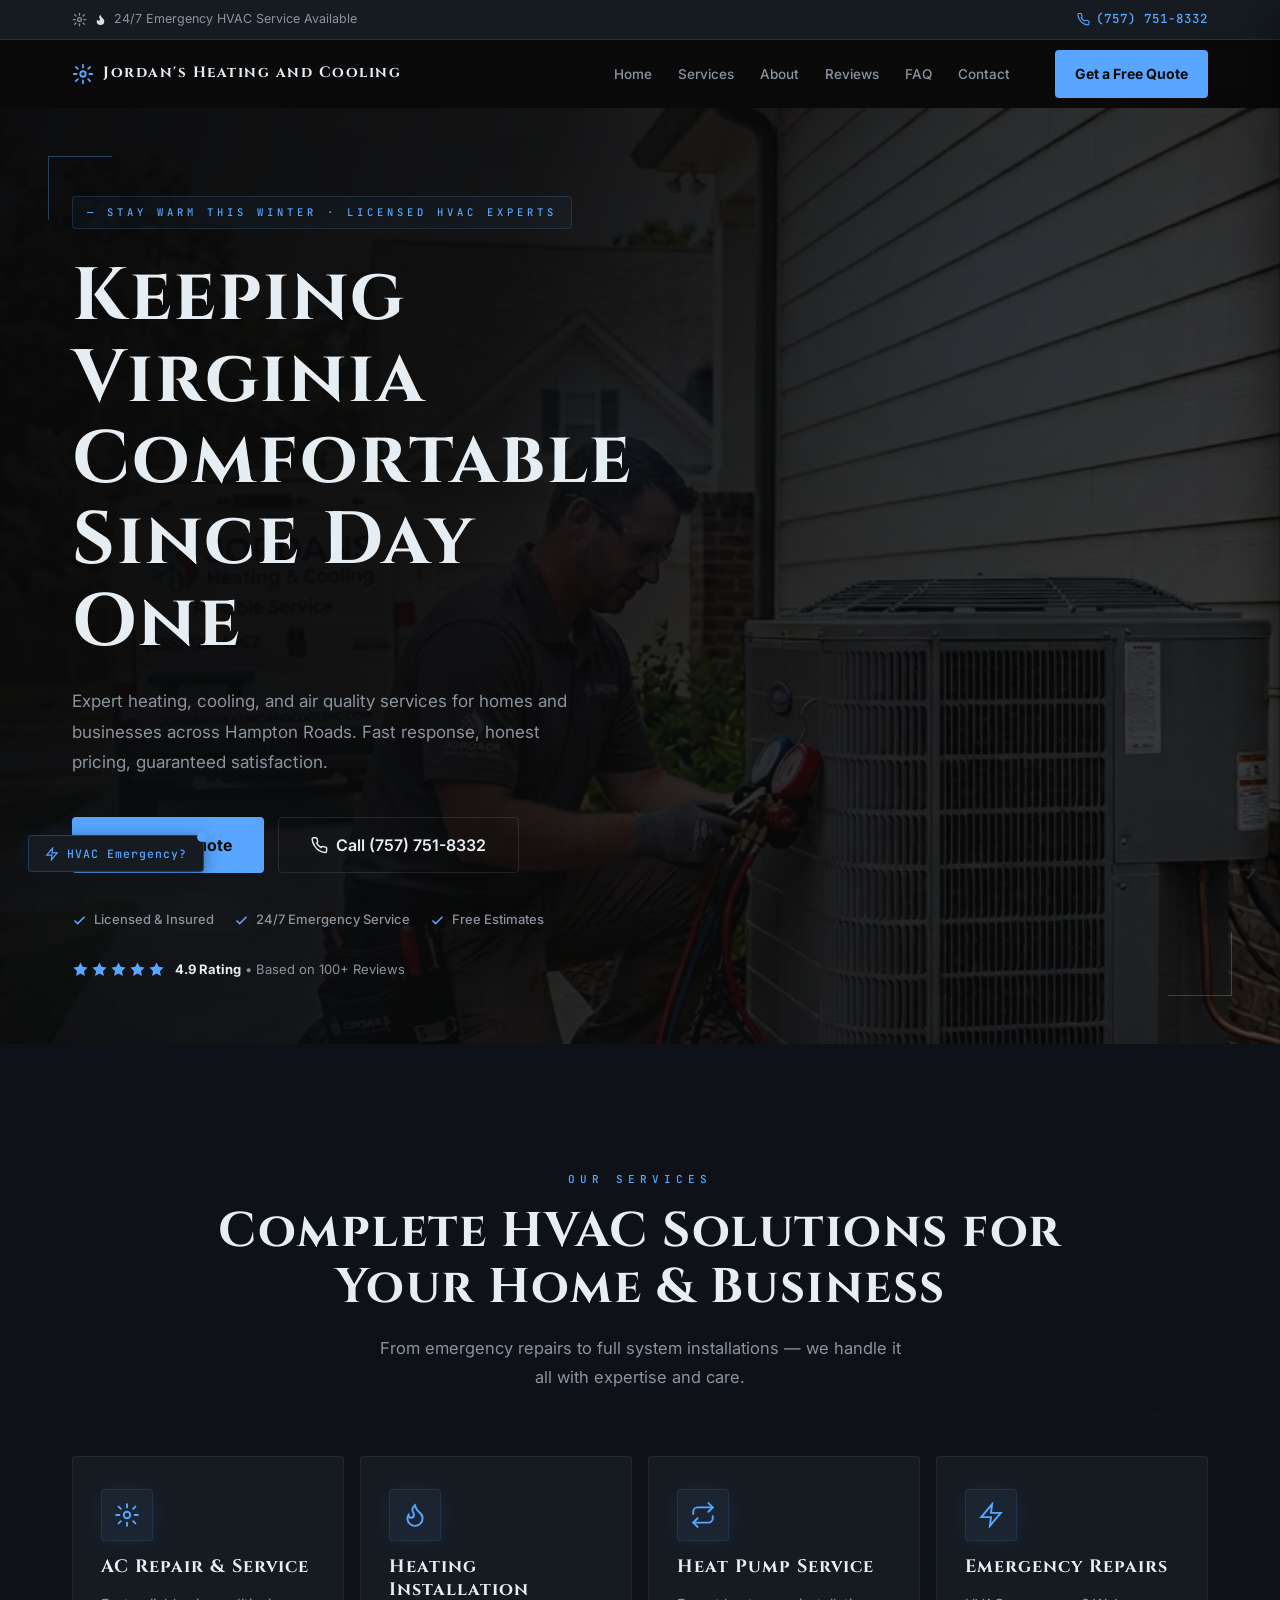
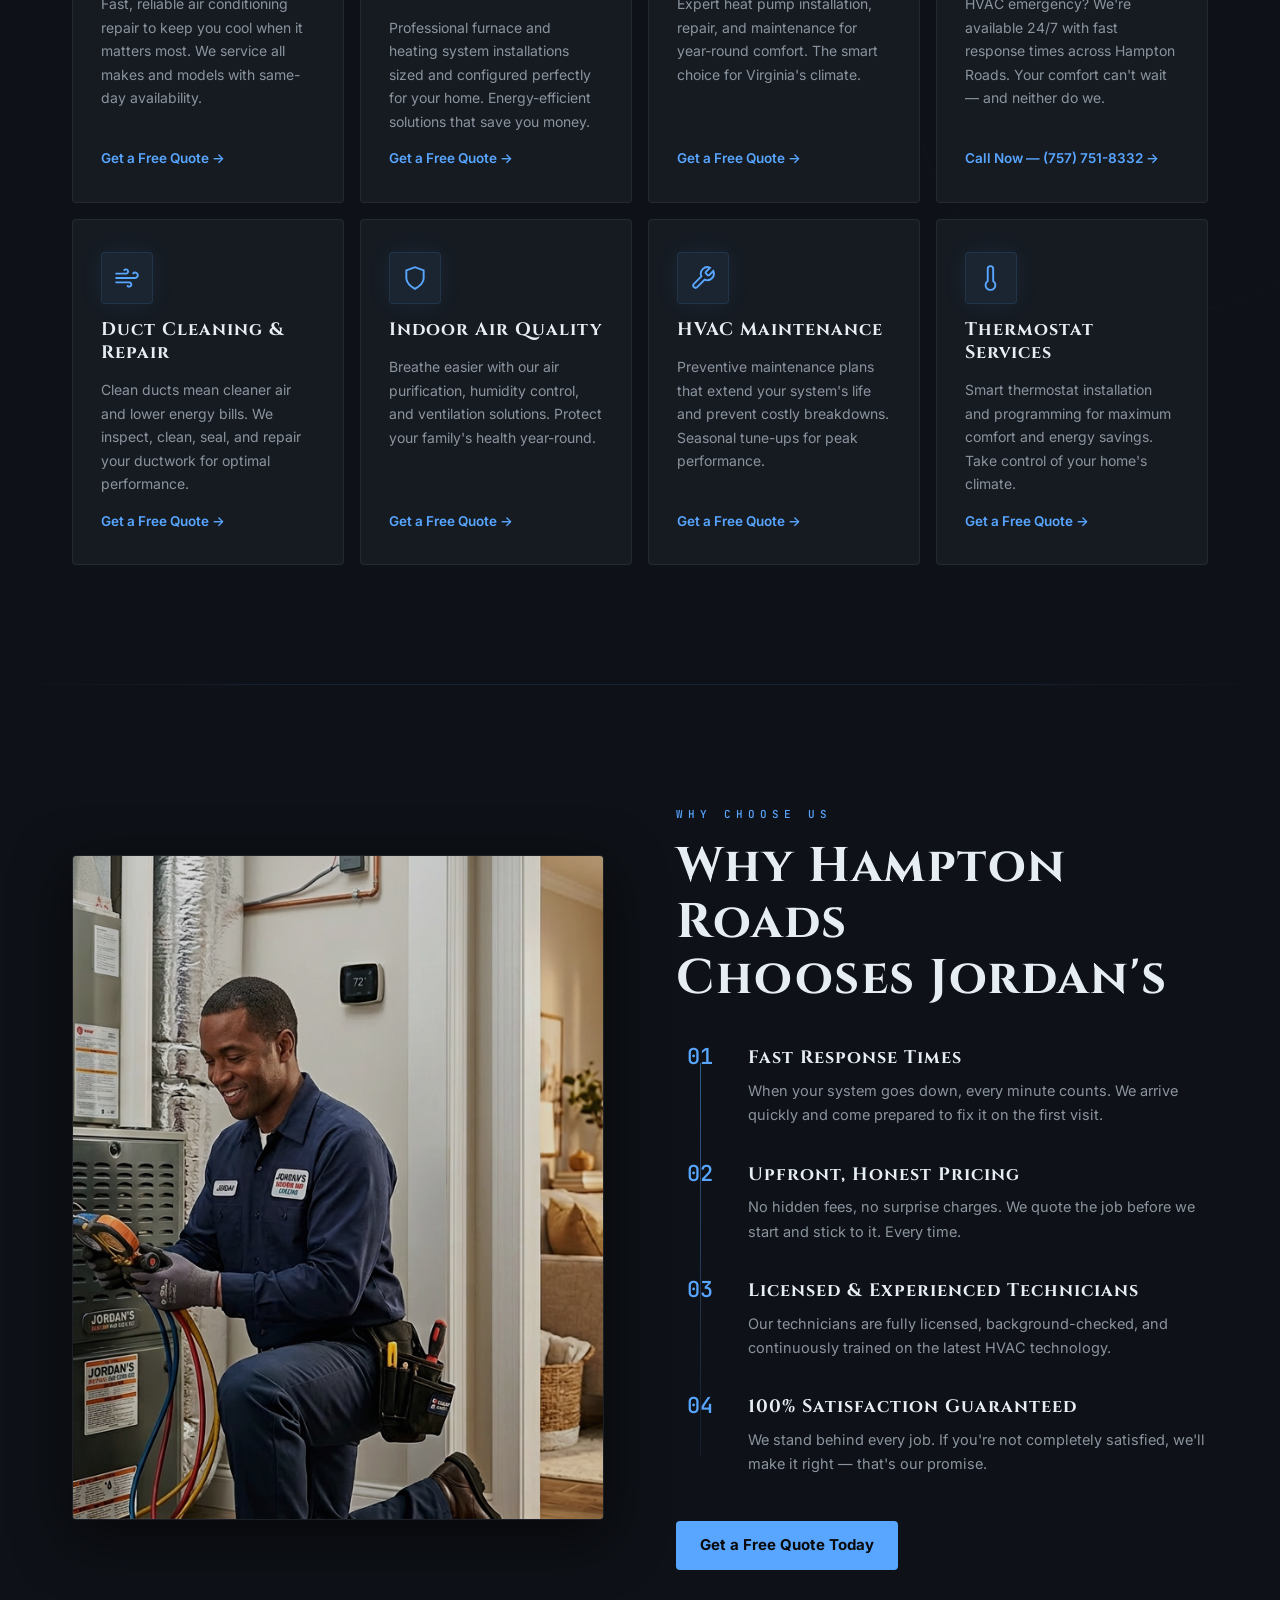
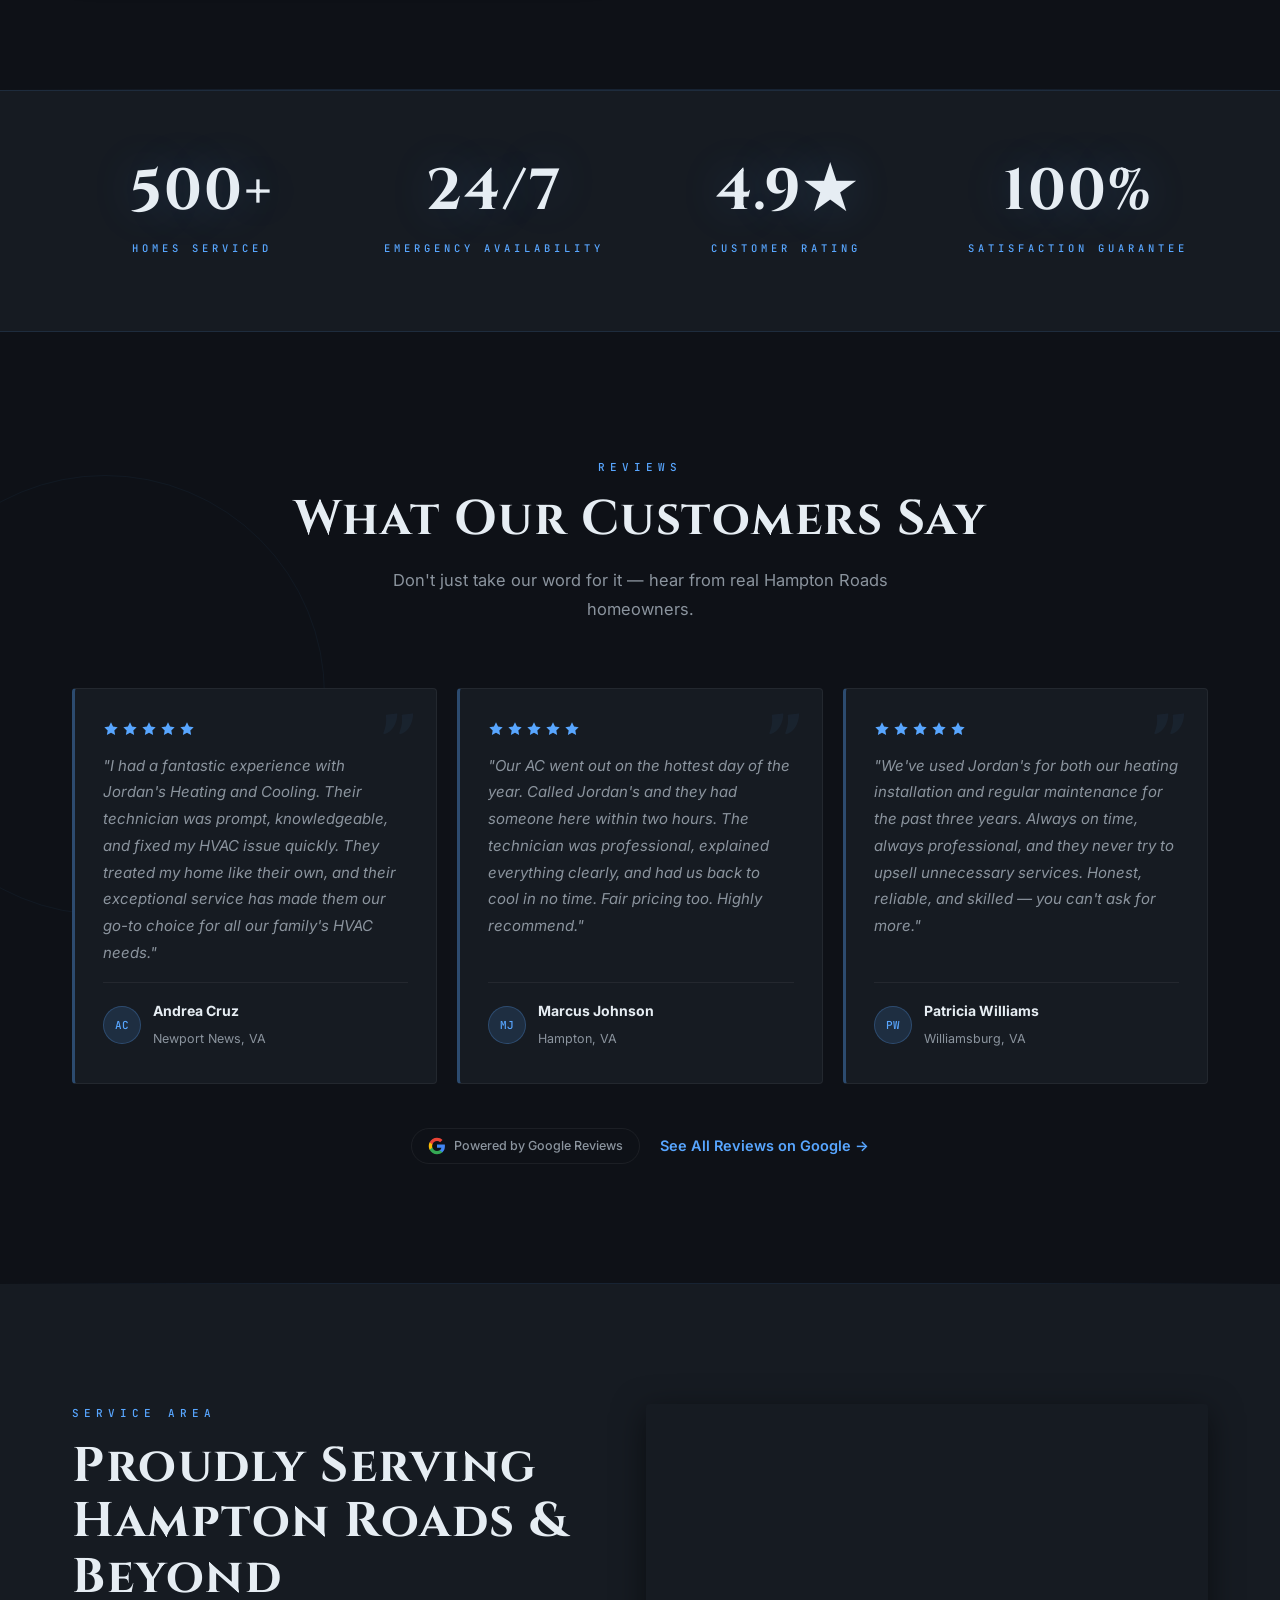
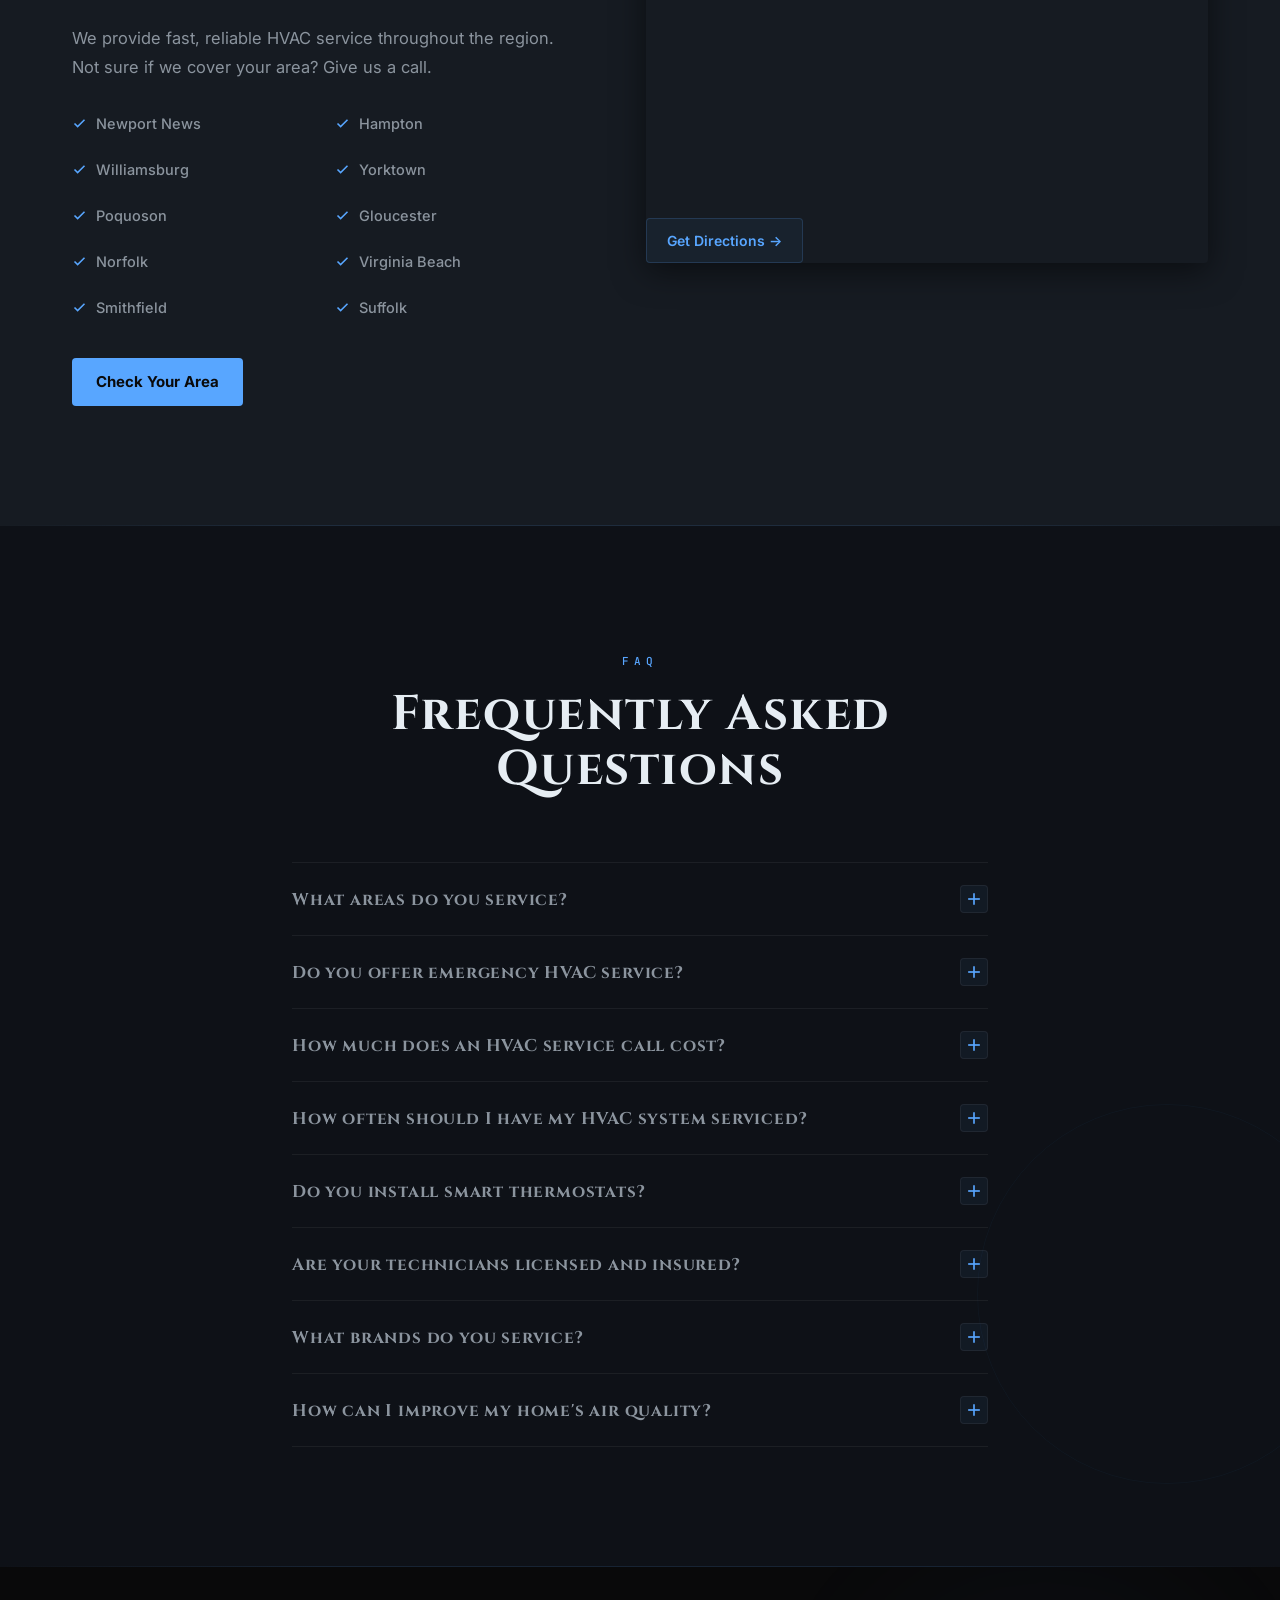
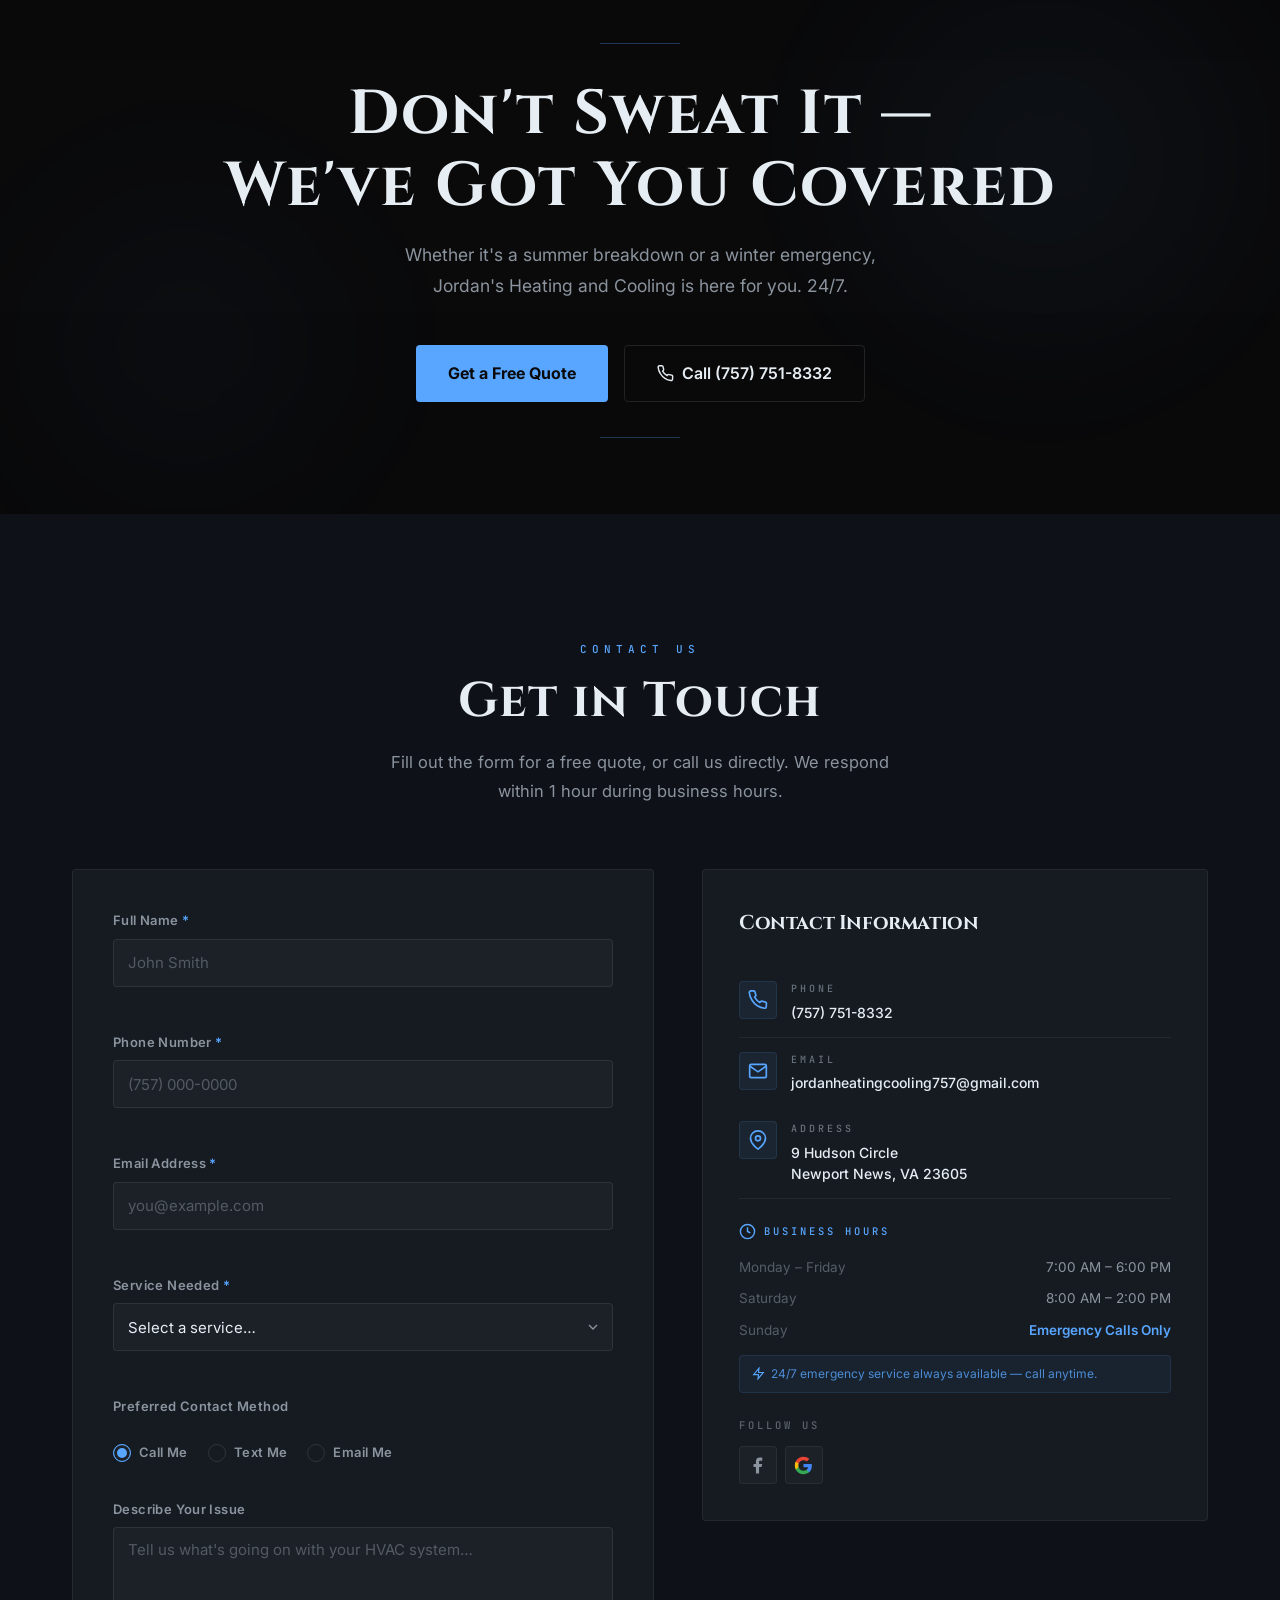
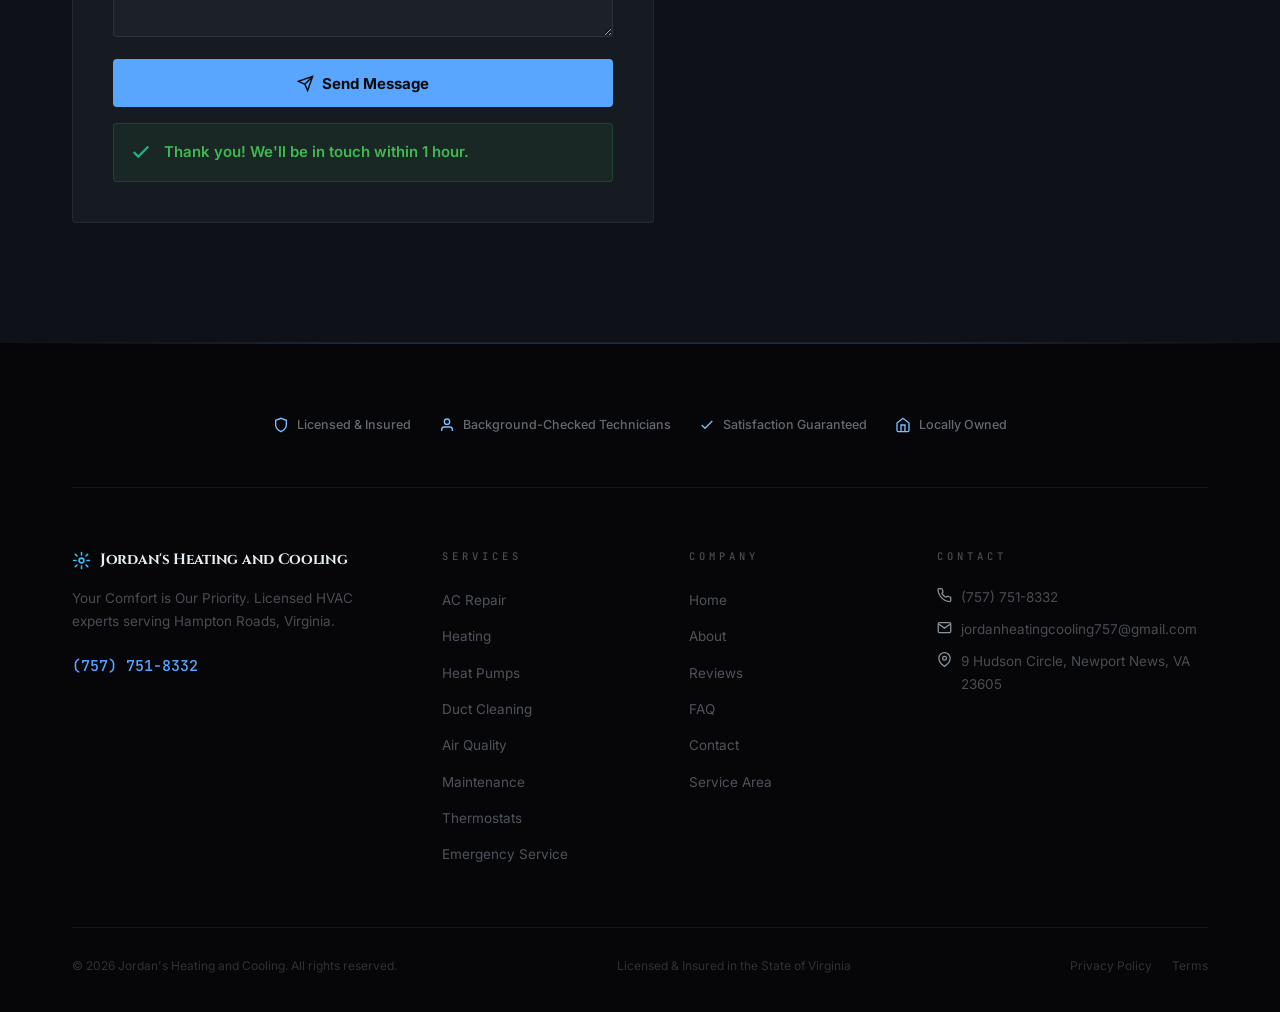
==== index.html @ 6da24317 "Jordan's Heating and Cooling website - initial build Production-ready single-page HVAC website for J" ====
<!DOCTYPE html>
<html lang="en">
<head>
  <meta charset="UTF-8">
  <meta name="viewport" content="width=device-width, initial-scale=1.0">
  <title>Jordan's Heating and Cooling | HVAC Services in Newport News & Hampton Roads, VA</title>
  <meta name="description" content="Expert heating, cooling, and air quality services in Hampton Roads, Virginia. 24/7 emergency HVAC repair. Free estimates. Call (757) 751-8332.">

  <!-- Open Graph -->
  <meta property="og:title" content="Jordan's Heating and Cooling | HVAC Services in Hampton Roads, VA">
  <meta property="og:description" content="Expert heating, cooling, and air quality services in Hampton Roads, Virginia. 24/7 emergency HVAC repair. Free estimates. Call (757) 751-8332.">
  <meta property="og:type" content="website">
  <meta property="og:url" content="https://jordansheatingandcooling.com">
  <meta property="og:image" content="https://images.unsplash.com/photo-1635048424329-a9bfb146d7aa?w=1200&q=80">
  <meta property="og:site_name" content="Jordan's Heating and Cooling">

  <!-- Google Fonts -->
  <link rel="preconnect" href="https://fonts.googleapis.com">
  <link rel="preconnect" href="https://fonts.gstatic.com" crossorigin>
  <link href="https://fonts.googleapis.com/css2?family=Cinzel:wght@600;700;800;900&family=Inter:wght@300;400;500;600&family=JetBrains+Mono:wght@400;500&display=swap" rel="stylesheet">

  <link rel="stylesheet" href="styles.css">

  <!-- Schema.org JSON-LD -->
  <script type="application/ld+json">
  {
    "@context": "https://schema.org",
    "@type": "HVACBusiness",
    "name": "Jordan's Heating and Cooling",
    "telephone": "(757) 751-8332",
    "email": "jordanheatingcooling757@gmail.com",
    "address": {
      "@type": "PostalAddress",
      "streetAddress": "9 Hudson Circle",
      "addressLocality": "Newport News",
      "addressRegion": "VA",
      "postalCode": "23605"
    },
    "areaServed": ["Newport News", "Hampton", "Williamsburg", "Yorktown", "Hampton Roads"],
    "url": "https://jordansheatingandcooling.com",
    "priceRange": "$$",
    "openingHoursSpecification": [
      {"@type": "OpeningHoursSpecification", "dayOfWeek": ["Monday","Tuesday","Wednesday","Thursday","Friday"], "opens": "07:00", "closes": "18:00"},
      {"@type": "OpeningHoursSpecification", "dayOfWeek": "Saturday", "opens": "08:00", "closes": "14:00"}
    ]
  }
  </script>
</head>
<body>
  <div class="scroll-progress" id="scrollProgress" aria-hidden="true"></div>

  <!-- ============================================================
       EMERGENCY TOP BAR — fixed, always visible
  ============================================================ -->
  <div class="emergency-bar">
    <div class="emergency-bar__inner">
      <div class="emergency-bar__left">
        <svg width="15" height="15" viewBox="0 0 24 24" fill="none" stroke="currentColor" stroke-width="2" stroke-linecap="round" aria-hidden="true"><circle cx="12" cy="12" r="3"/><path d="M12 2v3M12 19v3M4.22 4.22l2.12 2.12M17.66 17.66l2.12 2.12M2 12h3M19 12h3M4.22 19.78l2.12-2.12M17.66 6.34l2.12-2.12"/></svg>
        <svg width="13" height="13" viewBox="0 0 24 24" fill="rgba(255,255,255,0.85)" aria-hidden="true"><path d="M8.5 14.5A2.5 2.5 0 0 0 11 12c0-1.38-.5-2-1-3-1.072-2.143-.224-4.054 2-6 .5 2.5 2 4.9 4 6.5 2 1.6 3 3.5 3 5.5a7 7 0 1 1-14 0c0-1.153.433-2.294 1-3a2.5 2.5 0 0 0 2.5 2.5z"/></svg>
        <span>24/7 Emergency HVAC Service Available</span>
      </div>
      <a href="tel:7577518332" class="emergency-bar__phone">
        <svg width="13" height="13" viewBox="0 0 24 24" fill="none" stroke="currentColor" stroke-width="2" aria-hidden="true"><path d="M22 16.92v3a2 2 0 0 1-2.18 2 19.79 19.79 0 0 1-8.63-3.07A19.5 19.5 0 0 1 4.69 12 19.79 19.79 0 0 1 1.62 3.38 2 2 0 0 1 3.59 1h3a2 2 0 0 1 2 1.72 12.84 12.84 0 0 0 .7 2.81 2 2 0 0 1-.45 2.11L7.91 8.6a16 16 0 0 0 6.29 6.29l.96-.96a2 2 0 0 1 2.11-.45 12.84 12.84 0 0 0 2.81.7A2 2 0 0 1 22 16.92z"/></svg>
        (757) 751-8332
      </a>
    </div>
  </div>

  <!-- ============================================================
       NAVIGATION
  ============================================================ -->
  <header class="header" id="header">
    <nav class="nav" aria-label="Main navigation">
      <a href="#home" class="nav__brand" aria-label="Jordan's Heating and Cooling — home">
        <svg width="22" height="22" viewBox="0 0 24 24" fill="none" stroke="#2563EB" stroke-width="2" stroke-linecap="round" aria-hidden="true"><circle cx="12" cy="12" r="3"/><path d="M12 2v3M12 19v3M4.22 4.22l2.12 2.12M17.66 17.66l2.12 2.12M2 12h3M19 12h3M4.22 19.78l2.12-2.12M17.66 6.34l2.12-2.12"/></svg>
        <span>Jordan's Heating and Cooling</span>
      </a>

      <ul class="nav__links" id="navLinks">
        <li><a href="#home" class="nav__link">Home</a></li>
        <li><a href="#services" class="nav__link">Services</a></li>
        <li><a href="#about" class="nav__link">About</a></li>
        <li><a href="#reviews" class="nav__link">Reviews</a></li>
        <li><a href="#faq" class="nav__link">FAQ</a></li>
        <li><a href="#contact" class="nav__link">Contact</a></li>
      </ul>

      <div class="nav__right">
        <a href="#contact" class="btn btn--primary nav__cta">Get a Free Quote</a>
        <button class="hamburger" id="hamburger" aria-label="Open menu" aria-expanded="false" aria-controls="drawer">
          <span class="hamburger__bar"></span>
          <span class="hamburger__bar"></span>
          <span class="hamburger__bar"></span>
        </button>
      </div>
    </nav>
  </header>

  <!-- Mobile Drawer -->
  <div class="drawer" id="drawer" aria-hidden="true" role="dialog" aria-modal="true" aria-label="Navigation menu">
    <div class="drawer__overlay" id="drawerOverlay"></div>
    <div class="drawer__panel">
      <button class="drawer__close" id="drawerClose" aria-label="Close menu">
        <svg width="24" height="24" viewBox="0 0 24 24" fill="none" stroke="currentColor" stroke-width="2"><line x1="18" y1="6" x2="6" y2="18"/><line x1="6" y1="6" x2="18" y2="18"/></svg>
      </button>
      <nav class="drawer__nav" aria-label="Mobile navigation">
        <a href="#home" class="drawer__link">Home</a>
        <a href="#services" class="drawer__link">Services</a>
        <a href="#about" class="drawer__link">About</a>
        <a href="#reviews" class="drawer__link">Reviews</a>
        <a href="#faq" class="drawer__link">FAQ</a>
        <a href="#contact" class="drawer__link">Contact</a>
      </nav>
      <a href="tel:7577518332" class="btn btn--primary drawer__call">
        <svg width="18" height="18" viewBox="0 0 24 24" fill="none" stroke="currentColor" stroke-width="2" aria-hidden="true"><path d="M22 16.92v3a2 2 0 0 1-2.18 2 19.79 19.79 0 0 1-8.63-3.07A19.5 19.5 0 0 1 4.69 12 19.79 19.79 0 0 1 1.62 3.38 2 2 0 0 1 3.59 1h3a2 2 0 0 1 2 1.72 12.84 12.84 0 0 0 .7 2.81 2 2 0 0 1-.45 2.11L7.91 8.6a16 16 0 0 0 6.29 6.29l.96-.96a2 2 0 0 1 2.11-.45 12.84 12.84 0 0 0 2.81.7A2 2 0 0 1 22 16.92z"/></svg>
        Call Now — (757) 751-8332
      </a>
    </div>
  </div>

  <main>

    <!-- ============================================================
         HERO
    ============================================================ -->
    <section id="home" class="hero">
      <div class="hero__media">
        <img
          src="Image 1.png"
          alt="Modern HVAC system — Jordan's Heating and Cooling, Newport News VA"
          class="hero__img"
          loading="eager"
          fetchpriority="high"
        >
        <div class="hero__overlay" aria-hidden="true"></div>
      </div>
      <!-- Ambient orbs -->
      <div class="hero__orb hero__orb--1" aria-hidden="true"></div>
      <div class="hero__orb hero__orb--2" aria-hidden="true"></div>
      <!-- Corner decorations -->
      <div class="hero__corners" aria-hidden="true"></div>
      <div class="container hero__content">
        <div class="hero__text reveal-hero">
          <div class="hero__badge" id="seasonBadge">— LICENSED HVAC EXPERTS IN HAMPTON ROADS</div>
          <h1 class="hero__headline">Keeping Virginia<br>Comfortable<br>Since Day One</h1>
          <p class="hero__sub">Expert heating, cooling, and air quality services for homes and businesses across Hampton Roads. Fast response, honest pricing, guaranteed satisfaction.</p>
          <div class="hero__btns">
            <a href="#contact" class="btn btn--primary btn--lg">Get a Free Quote</a>
            <a href="tel:7577518332" class="btn btn--outline-white btn--lg btn--pulse">
              <svg width="17" height="17" viewBox="0 0 24 24" fill="none" stroke="currentColor" stroke-width="2" aria-hidden="true"><path d="M22 16.92v3a2 2 0 0 1-2.18 2 19.79 19.79 0 0 1-8.63-3.07A19.5 19.5 0 0 1 4.69 12 19.79 19.79 0 0 1 1.62 3.38 2 2 0 0 1 3.59 1h3a2 2 0 0 1 2 1.72 12.84 12.84 0 0 0 .7 2.81 2 2 0 0 1-.45 2.11L7.91 8.6a16 16 0 0 0 6.29 6.29l.96-.96a2 2 0 0 1 2.11-.45 12.84 12.84 0 0 0 2.81.7A2 2 0 0 1 22 16.92z"/></svg>
              Call (757) 751-8332
            </a>
          </div>
          <div class="hero__trust">
            <span><svg width="15" height="15" viewBox="0 0 24 24" fill="none" stroke="#38BDF8" stroke-width="2.5" aria-hidden="true"><polyline points="20 6 9 17 4 12"/></svg>Licensed &amp; Insured</span>
            <span><svg width="15" height="15" viewBox="0 0 24 24" fill="none" stroke="#38BDF8" stroke-width="2.5" aria-hidden="true"><polyline points="20 6 9 17 4 12"/></svg>24/7 Emergency Service</span>
            <span><svg width="15" height="15" viewBox="0 0 24 24" fill="none" stroke="#38BDF8" stroke-width="2.5" aria-hidden="true"><polyline points="20 6 9 17 4 12"/></svg>Free Estimates</span>
          </div>
          <div class="hero__rating">
            <div class="stars" aria-label="5 out of 5 stars">
              <svg width="17" height="17" viewBox="0 0 24 24" fill="#F59E0B" aria-hidden="true"><polygon points="12 2 15.09 8.26 22 9.27 17 14.14 18.18 21.02 12 17.77 5.82 21.02 7 14.14 2 9.27 8.91 8.26 12 2"/></svg>
              <svg width="17" height="17" viewBox="0 0 24 24" fill="#F59E0B" aria-hidden="true"><polygon points="12 2 15.09 8.26 22 9.27 17 14.14 18.18 21.02 12 17.77 5.82 21.02 7 14.14 2 9.27 8.91 8.26 12 2"/></svg>
              <svg width="17" height="17" viewBox="0 0 24 24" fill="#F59E0B" aria-hidden="true"><polygon points="12 2 15.09 8.26 22 9.27 17 14.14 18.18 21.02 12 17.77 5.82 21.02 7 14.14 2 9.27 8.91 8.26 12 2"/></svg>
              <svg width="17" height="17" viewBox="0 0 24 24" fill="#F59E0B" aria-hidden="true"><polygon points="12 2 15.09 8.26 22 9.27 17 14.14 18.18 21.02 12 17.77 5.82 21.02 7 14.14 2 9.27 8.91 8.26 12 2"/></svg>
              <svg width="17" height="17" viewBox="0 0 24 24" fill="#F59E0B" aria-hidden="true"><polygon points="12 2 15.09 8.26 22 9.27 17 14.14 18.18 21.02 12 17.77 5.82 21.02 7 14.14 2 9.27 8.91 8.26 12 2"/></svg>
            </div>
            <span class="hero__rating-text"><strong>4.9 Rating</strong> &bull; Based on 100+ Reviews</span>
          </div>
        </div>
      </div>
    </section>

    <!-- ============================================================
         SERVICES
    ============================================================ -->
    <section id="services" class="section services">
      <div class="container">
        <div class="section-header reveal-up">
          <p class="section-label">OUR SERVICES</p>
          <h2 class="section-title">Complete HVAC Solutions for<br class="hide-mobile">Your Home &amp; Business</h2>
          <p class="section-sub">From emergency repairs to full system installations — we handle it all with expertise and care.</p>
        </div>
        <div class="services__grid">

          <div class="svc-card reveal-scale">
            <div class="svc-card__icon">
              <svg width="26" height="26" viewBox="0 0 24 24" fill="none" stroke="#2563EB" stroke-width="1.75" stroke-linecap="round" aria-hidden="true"><circle cx="12" cy="12" r="3"/><path d="M12 2v3M12 19v3M4.22 4.22l2.12 2.12M17.66 17.66l2.12 2.12M2 12h3M19 12h3M4.22 19.78l2.12-2.12M17.66 6.34l2.12-2.12"/></svg>
            </div>
            <h3>AC Repair &amp; Service</h3>
            <p>Fast, reliable air conditioning repair to keep you cool when it matters most. We service all makes and models with same-day availability.</p>
            <a href="#contact" class="svc-card__link">Get a Free Quote →</a>
          </div>

          <div class="svc-card reveal-scale">
            <div class="svc-card__icon">
              <svg width="26" height="26" viewBox="0 0 24 24" fill="none" stroke="#2563EB" stroke-width="1.75" stroke-linecap="round" aria-hidden="true"><path d="M8.5 14.5A2.5 2.5 0 0 0 11 12c0-1.38-.5-2-1-3-1.072-2.143-.224-4.054 2-6 .5 2.5 2 4.9 4 6.5 2 1.6 3 3.5 3 5.5a7 7 0 1 1-14 0c0-1.153.433-2.294 1-3a2.5 2.5 0 0 0 2.5 2.5z"/></svg>
            </div>
            <h3>Heating Installation</h3>
            <p>Professional furnace and heating system installations sized and configured perfectly for your home. Energy-efficient solutions that save you money.</p>
            <a href="#contact" class="svc-card__link">Get a Free Quote →</a>
          </div>

          <div class="svc-card reveal-scale">
            <div class="svc-card__icon">
              <svg width="26" height="26" viewBox="0 0 24 24" fill="none" stroke="#2563EB" stroke-width="1.75" stroke-linecap="round" aria-hidden="true"><polyline points="17 1 21 5 17 9"/><path d="M3 11V9a4 4 0 0 1 4-4h14"/><polyline points="7 23 3 19 7 15"/><path d="M21 13v2a4 4 0 0 1-4 4H3"/></svg>
            </div>
            <h3>Heat Pump Service</h3>
            <p>Expert heat pump installation, repair, and maintenance for year-round comfort. The smart choice for Virginia's climate.</p>
            <a href="#contact" class="svc-card__link">Get a Free Quote →</a>
          </div>

          <div class="svc-card reveal-scale">
            <div class="svc-card__icon">
              <svg width="26" height="26" viewBox="0 0 24 24" fill="none" stroke="#2563EB" stroke-width="1.75" stroke-linecap="round" aria-hidden="true"><polygon points="13 2 3 14 12 14 11 22 21 10 12 10 13 2"/></svg>
            </div>
            <h3>Emergency Repairs</h3>
            <p>HVAC emergency? We're available 24/7 with fast response times across Hampton Roads. Your comfort can't wait — and neither do we.</p>
            <a href="tel:7577518332" class="svc-card__link">Call Now — (757) 751-8332 →</a>
          </div>

          <div class="svc-card reveal-scale">
            <div class="svc-card__icon">
              <svg width="26" height="26" viewBox="0 0 24 24" fill="none" stroke="#2563EB" stroke-width="1.75" stroke-linecap="round" aria-hidden="true"><path d="M9.59 4.59A2 2 0 1 1 11 8H2m10.59 11.41A2 2 0 1 0 14 16H2m15.73-8.27A2.5 2.5 0 1 1 19.5 12H2"/></svg>
            </div>
            <h3>Duct Cleaning &amp; Repair</h3>
            <p>Clean ducts mean cleaner air and lower energy bills. We inspect, clean, seal, and repair your ductwork for optimal performance.</p>
            <a href="#contact" class="svc-card__link">Get a Free Quote →</a>
          </div>

          <div class="svc-card reveal-scale">
            <div class="svc-card__icon">
              <svg width="26" height="26" viewBox="0 0 24 24" fill="none" stroke="#2563EB" stroke-width="1.75" stroke-linecap="round" aria-hidden="true"><path d="M12 22s8-4 8-10V5l-8-3-8 3v7c0 6 8 10 8 10z"/></svg>
            </div>
            <h3>Indoor Air Quality</h3>
            <p>Breathe easier with our air purification, humidity control, and ventilation solutions. Protect your family's health year-round.</p>
            <a href="#contact" class="svc-card__link">Get a Free Quote →</a>
          </div>

          <div class="svc-card reveal-scale">
            <div class="svc-card__icon">
              <svg width="26" height="26" viewBox="0 0 24 24" fill="none" stroke="#2563EB" stroke-width="1.75" stroke-linecap="round" aria-hidden="true"><path d="M14.7 6.3a1 1 0 0 0 0 1.4l1.6 1.6a1 1 0 0 0 1.4 0l3.77-3.77a6 6 0 0 1-7.94 7.94l-6.91 6.91a2.12 2.12 0 0 1-3-3l6.91-6.91a6 6 0 0 1 7.94-7.94l-3.76 3.76z"/></svg>
            </div>
            <h3>HVAC Maintenance</h3>
            <p>Preventive maintenance plans that extend your system's life and prevent costly breakdowns. Seasonal tune-ups for peak performance.</p>
            <a href="#contact" class="svc-card__link">Get a Free Quote →</a>
          </div>

          <div class="svc-card reveal-scale">
            <div class="svc-card__icon">
              <svg width="26" height="26" viewBox="0 0 24 24" fill="none" stroke="#2563EB" stroke-width="1.75" stroke-linecap="round" aria-hidden="true"><path d="M14 14.76V3.5a2.5 2.5 0 0 0-5 0v11.26a4.5 4.5 0 1 0 5 0z"/></svg>
            </div>
            <h3>Thermostat Services</h3>
            <p>Smart thermostat installation and programming for maximum comfort and energy savings. Take control of your home's climate.</p>
            <a href="#contact" class="svc-card__link">Get a Free Quote →</a>
          </div>

        </div>
      </div>
    </section>

    <!-- ============================================================
         WHY CHOOSE US
    ============================================================ -->
    <section id="about" class="section why-us">
      <div class="container">
        <div class="why-us__grid">
          <div class="why-us__img-wrap reveal-left">
            <img
              src="Image 2.png"
              alt="Jordan's Heating and Cooling HVAC technician servicing a unit in Hampton Roads"
              loading="lazy"
            >
          </div>
          <div class="why-us__content reveal-right">
            <p class="section-label">WHY CHOOSE US</p>
            <h2 class="section-title">Why Hampton Roads<br>Chooses Jordan's</h2>
            <div class="why-us__items">
              <div class="why-us__item">
                <div class="why-us__num">01</div>
                <div>
                  <h3>Fast Response Times</h3>
                  <p>When your system goes down, every minute counts. We arrive quickly and come prepared to fix it on the first visit.</p>
                </div>
              </div>
              <div class="why-us__item">
                <div class="why-us__num">02</div>
                <div>
                  <h3>Upfront, Honest Pricing</h3>
                  <p>No hidden fees, no surprise charges. We quote the job before we start and stick to it. Every time.</p>
                </div>
              </div>
              <div class="why-us__item">
                <div class="why-us__num">03</div>
                <div>
                  <h3>Licensed &amp; Experienced Technicians</h3>
                  <p>Our technicians are fully licensed, background-checked, and continuously trained on the latest HVAC technology.</p>
                </div>
              </div>
              <div class="why-us__item">
                <div class="why-us__num">04</div>
                <div>
                  <h3>100% Satisfaction Guaranteed</h3>
                  <p>We stand behind every job. If you're not completely satisfied, we'll make it right — that's our promise.</p>
                </div>
              </div>
            </div>
            <a href="#contact" class="btn btn--primary">Get a Free Quote Today</a>
          </div>
        </div>
      </div>
    </section>

    <!-- ============================================================
         STATS BAR
    ============================================================ -->
    <section class="stats-bar">
      <div class="container">
        <div class="stats__grid">
          <div class="stat reveal-up">
            <span class="stat__num" data-target="500" data-suffix="+">0</span>
            <span class="stat__label">Homes Serviced</span>
          </div>
          <div class="stat reveal-up">
            <span class="stat__num stat--static">24/7</span>
            <span class="stat__label">Emergency Availability</span>
          </div>
          <div class="stat reveal-up">
            <span class="stat__num stat--static">4.9★</span>
            <span class="stat__label">Customer Rating</span>
          </div>
          <div class="stat reveal-up">
            <span class="stat__num stat--static">100%</span>
            <span class="stat__label">Satisfaction Guarantee</span>
          </div>
        </div>
      </div>
    </section>

    <!-- ============================================================
         REVIEWS
    ============================================================ -->
    <section id="reviews" class="section reviews">
      <div class="container">
        <div class="section-header reveal-up">
          <p class="section-label">REVIEWS</p>
          <h2 class="section-title">What Our Customers Say</h2>
          <p class="section-sub">Don't just take our word for it — hear from real Hampton Roads homeowners.</p>
        </div>
        <div class="reviews__grid">

          <article class="review-card reveal-left">
            <span class="review-card__bigquote" aria-hidden="true">"</span>
            <div class="review-card__stars" aria-label="5 star rating">
              <svg width="16" height="16" viewBox="0 0 24 24" fill="currentColor" aria-hidden="true"><polygon points="12 2 15.09 8.26 22 9.27 17 14.14 18.18 21.02 12 17.77 5.82 21.02 7 14.14 2 9.27 8.91 8.26 12 2"/></svg>
              <svg width="16" height="16" viewBox="0 0 24 24" fill="currentColor" aria-hidden="true"><polygon points="12 2 15.09 8.26 22 9.27 17 14.14 18.18 21.02 12 17.77 5.82 21.02 7 14.14 2 9.27 8.91 8.26 12 2"/></svg>
              <svg width="16" height="16" viewBox="0 0 24 24" fill="currentColor" aria-hidden="true"><polygon points="12 2 15.09 8.26 22 9.27 17 14.14 18.18 21.02 12 17.77 5.82 21.02 7 14.14 2 9.27 8.91 8.26 12 2"/></svg>
              <svg width="16" height="16" viewBox="0 0 24 24" fill="currentColor" aria-hidden="true"><polygon points="12 2 15.09 8.26 22 9.27 17 14.14 18.18 21.02 12 17.77 5.82 21.02 7 14.14 2 9.27 8.91 8.26 12 2"/></svg>
              <svg width="16" height="16" viewBox="0 0 24 24" fill="currentColor" aria-hidden="true"><polygon points="12 2 15.09 8.26 22 9.27 17 14.14 18.18 21.02 12 17.77 5.82 21.02 7 14.14 2 9.27 8.91 8.26 12 2"/></svg>
            </div>
            <blockquote>"I had a fantastic experience with Jordan's Heating and Cooling. Their technician was prompt, knowledgeable, and fixed my HVAC issue quickly. They treated my home like their own, and their exceptional service has made them our go-to choice for all our family's HVAC needs."</blockquote>
            <hr>
            <div class="review-card__author">
              <div class="review-card__avatar">AC</div>
              <div><strong>Andrea Cruz</strong><span>Newport News, VA</span></div>
            </div>
          </article>

          <article class="review-card reveal-up">
            <span class="review-card__bigquote" aria-hidden="true">"</span>
            <div class="review-card__stars" aria-label="5 star rating">
              <svg width="16" height="16" viewBox="0 0 24 24" fill="currentColor" aria-hidden="true"><polygon points="12 2 15.09 8.26 22 9.27 17 14.14 18.18 21.02 12 17.77 5.82 21.02 7 14.14 2 9.27 8.91 8.26 12 2"/></svg>
              <svg width="16" height="16" viewBox="0 0 24 24" fill="currentColor" aria-hidden="true"><polygon points="12 2 15.09 8.26 22 9.27 17 14.14 18.18 21.02 12 17.77 5.82 21.02 7 14.14 2 9.27 8.91 8.26 12 2"/></svg>
              <svg width="16" height="16" viewBox="0 0 24 24" fill="currentColor" aria-hidden="true"><polygon points="12 2 15.09 8.26 22 9.27 17 14.14 18.18 21.02 12 17.77 5.82 21.02 7 14.14 2 9.27 8.91 8.26 12 2"/></svg>
              <svg width="16" height="16" viewBox="0 0 24 24" fill="currentColor" aria-hidden="true"><polygon points="12 2 15.09 8.26 22 9.27 17 14.14 18.18 21.02 12 17.77 5.82 21.02 7 14.14 2 9.27 8.91 8.26 12 2"/></svg>
              <svg width="16" height="16" viewBox="0 0 24 24" fill="currentColor" aria-hidden="true"><polygon points="12 2 15.09 8.26 22 9.27 17 14.14 18.18 21.02 12 17.77 5.82 21.02 7 14.14 2 9.27 8.91 8.26 12 2"/></svg>
            </div>
            <blockquote>"Our AC went out on the hottest day of the year. Called Jordan's and they had someone here within two hours. The technician was professional, explained everything clearly, and had us back to cool in no time. Fair pricing too. Highly recommend."</blockquote>
            <hr>
            <div class="review-card__author">
              <div class="review-card__avatar">MJ</div>
              <div><strong>Marcus Johnson</strong><span>Hampton, VA</span></div>
            </div>
          </article>

          <article class="review-card reveal-right">
            <span class="review-card__bigquote" aria-hidden="true">"</span>
            <div class="review-card__stars" aria-label="5 star rating">
              <svg width="16" height="16" viewBox="0 0 24 24" fill="currentColor" aria-hidden="true"><polygon points="12 2 15.09 8.26 22 9.27 17 14.14 18.18 21.02 12 17.77 5.82 21.02 7 14.14 2 9.27 8.91 8.26 12 2"/></svg>
              <svg width="16" height="16" viewBox="0 0 24 24" fill="currentColor" aria-hidden="true"><polygon points="12 2 15.09 8.26 22 9.27 17 14.14 18.18 21.02 12 17.77 5.82 21.02 7 14.14 2 9.27 8.91 8.26 12 2"/></svg>
              <svg width="16" height="16" viewBox="0 0 24 24" fill="currentColor" aria-hidden="true"><polygon points="12 2 15.09 8.26 22 9.27 17 14.14 18.18 21.02 12 17.77 5.82 21.02 7 14.14 2 9.27 8.91 8.26 12 2"/></svg>
              <svg width="16" height="16" viewBox="0 0 24 24" fill="currentColor" aria-hidden="true"><polygon points="12 2 15.09 8.26 22 9.27 17 14.14 18.18 21.02 12 17.77 5.82 21.02 7 14.14 2 9.27 8.91 8.26 12 2"/></svg>
              <svg width="16" height="16" viewBox="0 0 24 24" fill="currentColor" aria-hidden="true"><polygon points="12 2 15.09 8.26 22 9.27 17 14.14 18.18 21.02 12 17.77 5.82 21.02 7 14.14 2 9.27 8.91 8.26 12 2"/></svg>
            </div>
            <blockquote>"We've used Jordan's for both our heating installation and regular maintenance for the past three years. Always on time, always professional, and they never try to upsell unnecessary services. Honest, reliable, and skilled — you can't ask for more."</blockquote>
            <hr>
            <div class="review-card__author">
              <div class="review-card__avatar">PW</div>
              <div><strong>Patricia Williams</strong><span>Williamsburg, VA</span></div>
            </div>
          </article>

        </div>
        <div class="reviews__footer reveal-up">
          <div class="google-badge">
            <svg width="18" height="18" viewBox="0 0 24 24" aria-hidden="true"><path fill="#4285F4" d="M22.56 12.25c0-.78-.07-1.53-.2-2.25H12v4.26h5.92c-.26 1.37-1.04 2.53-2.21 3.31v2.77h3.57c2.08-1.92 3.28-4.74 3.28-8.09z"/><path fill="#34A853" d="M12 23c2.97 0 5.46-.98 7.28-2.66l-3.57-2.77c-.98.66-2.23 1.06-3.71 1.06-2.86 0-5.29-1.93-6.16-4.53H2.18v2.84C3.99 20.53 7.7 23 12 23z"/><path fill="#FBBC05" d="M5.84 14.09c-.22-.66-.35-1.36-.35-2.09s.13-1.43.35-2.09V7.07H2.18C1.43 8.55 1 10.22 1 12s.43 3.45 1.18 4.93l2.85-2.22.81-.62z"/><path fill="#EA4335" d="M12 5.38c1.62 0 3.06.56 4.21 1.64l3.15-3.15C17.45 2.09 14.97 1 12 1 7.7 1 3.99 3.47 2.18 7.07l3.66 2.84c.87-2.6 3.3-4.53 6.16-4.53z"/></svg>
            <span>Powered by Google Reviews</span>
          </div>
          <a href="https://www.google.com/search?q=Jordan%27s+Heating+and+Cooling+Newport+News+VA" class="text-link" target="_blank" rel="noopener noreferrer">See All Reviews on Google →</a>
        </div>
      </div>
    </section>

    <!-- ============================================================
         SERVICE AREA
    ============================================================ -->
    <section id="service-area" class="section service-area">
      <div class="container">
        <div class="service-area__grid">
          <div class="service-area__text reveal-up">
            <p class="section-label">SERVICE AREA</p>
            <h2 class="section-title">Proudly Serving<br>Hampton Roads &amp; Beyond</h2>
            <p class="section-sub">We provide fast, reliable HVAC service throughout the region. Not sure if we cover your area? Give us a call.</p>
            <ul class="cities-list">
              <li><svg width="15" height="15" viewBox="0 0 24 24" fill="none" stroke="#2563EB" stroke-width="2.5" aria-hidden="true"><polyline points="20 6 9 17 4 12"/></svg>Newport News</li>
              <li><svg width="15" height="15" viewBox="0 0 24 24" fill="none" stroke="#2563EB" stroke-width="2.5" aria-hidden="true"><polyline points="20 6 9 17 4 12"/></svg>Hampton</li>
              <li><svg width="15" height="15" viewBox="0 0 24 24" fill="none" stroke="#2563EB" stroke-width="2.5" aria-hidden="true"><polyline points="20 6 9 17 4 12"/></svg>Williamsburg</li>
              <li><svg width="15" height="15" viewBox="0 0 24 24" fill="none" stroke="#2563EB" stroke-width="2.5" aria-hidden="true"><polyline points="20 6 9 17 4 12"/></svg>Yorktown</li>
              <li><svg width="15" height="15" viewBox="0 0 24 24" fill="none" stroke="#2563EB" stroke-width="2.5" aria-hidden="true"><polyline points="20 6 9 17 4 12"/></svg>Poquoson</li>
              <li><svg width="15" height="15" viewBox="0 0 24 24" fill="none" stroke="#2563EB" stroke-width="2.5" aria-hidden="true"><polyline points="20 6 9 17 4 12"/></svg>Gloucester</li>
              <li><svg width="15" height="15" viewBox="0 0 24 24" fill="none" stroke="#2563EB" stroke-width="2.5" aria-hidden="true"><polyline points="20 6 9 17 4 12"/></svg>Norfolk</li>
              <li><svg width="15" height="15" viewBox="0 0 24 24" fill="none" stroke="#2563EB" stroke-width="2.5" aria-hidden="true"><polyline points="20 6 9 17 4 12"/></svg>Virginia Beach</li>
              <li><svg width="15" height="15" viewBox="0 0 24 24" fill="none" stroke="#2563EB" stroke-width="2.5" aria-hidden="true"><polyline points="20 6 9 17 4 12"/></svg>Smithfield</li>
              <li><svg width="15" height="15" viewBox="0 0 24 24" fill="none" stroke="#2563EB" stroke-width="2.5" aria-hidden="true"><polyline points="20 6 9 17 4 12"/></svg>Suffolk</li>
            </ul>
            <a href="#contact" class="btn btn--primary">Check Your Area</a>
          </div>
          <div class="service-area__map reveal-up">
            <iframe
              src="https://www.google.com/maps/embed?pb=!1m18!1m12!1m3!1d3172.5!2d-76.49!3d37.06!2m3!1f0!2f0!3f0!3m2!1i1024!2i768!4f13.1!3m3!1m2!1s0x0%3A0x0!2zMzfCsDAzJzM2LjAiTiA3NsKwMjknMjQuMCJX!5e0!3m2!1sen!2sus"
              width="100%"
              height="400"
              style="border:0;border-radius:12px;"
              allowfullscreen=""
              loading="lazy"
              title="Jordan's Heating and Cooling — 9 Hudson Circle, Newport News, VA 23605"
            ></iframe>
            <a
              href="https://www.google.com/maps/dir/?api=1&destination=9+Hudson+Circle+Newport+News+VA+23605"
              target="_blank"
              rel="noopener noreferrer"
              class="directions-btn"
            >Get Directions →</a>
          </div>
        </div>
      </div>
    </section>

    <!-- ============================================================
         FAQ
    ============================================================ -->
    <section id="faq" class="section faq">
      <div class="container faq__wrap">
        <div class="section-header reveal-up">
          <p class="section-label">FAQ</p>
          <h2 class="section-title">Frequently Asked Questions</h2>
        </div>
        <div class="faq__list">

          <div class="faq__item reveal-up">
            <button class="faq__q" aria-expanded="false">
              <span>What areas do you service?</span>
              <span class="faq__icon" aria-hidden="true">
                <svg class="icon-plus" width="20" height="20" viewBox="0 0 24 24" fill="none" stroke="currentColor" stroke-width="2"><line x1="12" y1="5" x2="12" y2="19"/><line x1="5" y1="12" x2="19" y2="12"/></svg>
                <svg class="icon-minus" width="20" height="20" viewBox="0 0 24 24" fill="none" stroke="currentColor" stroke-width="2"><line x1="5" y1="12" x2="19" y2="12"/></svg>
              </span>
            </button>
            <div class="faq__a"><div class="faq__a-inner"><p>We proudly serve Newport News, Hampton, Williamsburg, Yorktown, Poquoson, Gloucester, and the greater Hampton Roads area. If you're not sure if we cover your location, give us a call — we're happy to help.</p></div></div>
          </div>

          <div class="faq__item reveal-up">
            <button class="faq__q" aria-expanded="false">
              <span>Do you offer emergency HVAC service?</span>
              <span class="faq__icon" aria-hidden="true">
                <svg class="icon-plus" width="20" height="20" viewBox="0 0 24 24" fill="none" stroke="currentColor" stroke-width="2"><line x1="12" y1="5" x2="12" y2="19"/><line x1="5" y1="12" x2="19" y2="12"/></svg>
                <svg class="icon-minus" width="20" height="20" viewBox="0 0 24 24" fill="none" stroke="currentColor" stroke-width="2"><line x1="5" y1="12" x2="19" y2="12"/></svg>
              </span>
            </button>
            <div class="faq__a"><div class="faq__a-inner"><p>Yes! We offer 24/7 emergency repair service. If your heating or cooling system breaks down outside of normal hours, call us at <a href="tel:7577518332">(757) 751-8332</a> and we'll dispatch a technician as quickly as possible.</p></div></div>
          </div>

          <div class="faq__item reveal-up">
            <button class="faq__q" aria-expanded="false">
              <span>How much does an HVAC service call cost?</span>
              <span class="faq__icon" aria-hidden="true">
                <svg class="icon-plus" width="20" height="20" viewBox="0 0 24 24" fill="none" stroke="currentColor" stroke-width="2"><line x1="12" y1="5" x2="12" y2="19"/><line x1="5" y1="12" x2="19" y2="12"/></svg>
                <svg class="icon-minus" width="20" height="20" viewBox="0 0 24 24" fill="none" stroke="currentColor" stroke-width="2"><line x1="5" y1="12" x2="19" y2="12"/></svg>
              </span>
            </button>
            <div class="faq__a"><div class="faq__a-inner"><p>We offer free estimates on all installations and replacements. For repair service calls, pricing depends on the issue — but we always provide upfront pricing before any work begins. No surprise bills, ever.</p></div></div>
          </div>

          <div class="faq__item reveal-up">
            <button class="faq__q" aria-expanded="false">
              <span>How often should I have my HVAC system serviced?</span>
              <span class="faq__icon" aria-hidden="true">
                <svg class="icon-plus" width="20" height="20" viewBox="0 0 24 24" fill="none" stroke="currentColor" stroke-width="2"><line x1="12" y1="5" x2="12" y2="19"/><line x1="5" y1="12" x2="19" y2="12"/></svg>
                <svg class="icon-minus" width="20" height="20" viewBox="0 0 24 24" fill="none" stroke="currentColor" stroke-width="2"><line x1="5" y1="12" x2="19" y2="12"/></svg>
              </span>
            </button>
            <div class="faq__a"><div class="faq__a-inner"><p>We recommend a professional tune-up twice a year — once in the spring for your cooling system and once in the fall for your heating system. Regular maintenance extends your system's lifespan and helps prevent costly breakdowns.</p></div></div>
          </div>

          <div class="faq__item reveal-up">
            <button class="faq__q" aria-expanded="false">
              <span>Do you install smart thermostats?</span>
              <span class="faq__icon" aria-hidden="true">
                <svg class="icon-plus" width="20" height="20" viewBox="0 0 24 24" fill="none" stroke="currentColor" stroke-width="2"><line x1="12" y1="5" x2="12" y2="19"/><line x1="5" y1="12" x2="19" y2="12"/></svg>
                <svg class="icon-minus" width="20" height="20" viewBox="0 0 24 24" fill="none" stroke="currentColor" stroke-width="2"><line x1="5" y1="12" x2="19" y2="12"/></svg>
              </span>
            </button>
            <div class="faq__a"><div class="faq__a-inner"><p>Absolutely. We install and configure all major smart thermostat brands including Nest, Ecobee, and Honeywell. A smart thermostat can save you 10–15% on your energy bills while keeping your home more comfortable.</p></div></div>
          </div>

          <div class="faq__item reveal-up">
            <button class="faq__q" aria-expanded="false">
              <span>Are your technicians licensed and insured?</span>
              <span class="faq__icon" aria-hidden="true">
                <svg class="icon-plus" width="20" height="20" viewBox="0 0 24 24" fill="none" stroke="currentColor" stroke-width="2"><line x1="12" y1="5" x2="12" y2="19"/><line x1="5" y1="12" x2="19" y2="12"/></svg>
                <svg class="icon-minus" width="20" height="20" viewBox="0 0 24 24" fill="none" stroke="currentColor" stroke-width="2"><line x1="5" y1="12" x2="19" y2="12"/></svg>
              </span>
            </button>
            <div class="faq__a"><div class="faq__a-inner"><p>Yes. Every technician at Jordan's Heating and Cooling is fully licensed, insured, and background-checked. We invest in ongoing training to stay current with the latest HVAC technology and best practices.</p></div></div>
          </div>

          <div class="faq__item reveal-up">
            <button class="faq__q" aria-expanded="false">
              <span>What brands do you service?</span>
              <span class="faq__icon" aria-hidden="true">
                <svg class="icon-plus" width="20" height="20" viewBox="0 0 24 24" fill="none" stroke="currentColor" stroke-width="2"><line x1="12" y1="5" x2="12" y2="19"/><line x1="5" y1="12" x2="19" y2="12"/></svg>
                <svg class="icon-minus" width="20" height="20" viewBox="0 0 24 24" fill="none" stroke="currentColor" stroke-width="2"><line x1="5" y1="12" x2="19" y2="12"/></svg>
              </span>
            </button>
            <div class="faq__a"><div class="faq__a-inner"><p>We service all major HVAC brands including Carrier, Trane, Lennox, Goodman, Rheem, York, Bryant, and more. Whatever system you have, we can repair, maintain, or replace it.</p></div></div>
          </div>

          <div class="faq__item reveal-up">
            <button class="faq__q" aria-expanded="false">
              <span>How can I improve my home's air quality?</span>
              <span class="faq__icon" aria-hidden="true">
                <svg class="icon-plus" width="20" height="20" viewBox="0 0 24 24" fill="none" stroke="currentColor" stroke-width="2"><line x1="12" y1="5" x2="12" y2="19"/><line x1="5" y1="12" x2="19" y2="12"/></svg>
                <svg class="icon-minus" width="20" height="20" viewBox="0 0 24 24" fill="none" stroke="currentColor" stroke-width="2"><line x1="5" y1="12" x2="19" y2="12"/></svg>
              </span>
            </button>
            <div class="faq__a"><div class="faq__a-inner"><p>There are several ways to improve indoor air quality: regular duct cleaning, air purifier installation, proper humidity control, and ensuring your HVAC system's filters are changed regularly. We offer free indoor air quality assessments to identify the best solutions for your home.</p></div></div>
          </div>

        </div>
      </div>
    </section>

    <!-- ============================================================
         CTA BANNER
    ============================================================ -->
    <section class="cta-banner">
      <div class="cta-banner__media">
        <img
          src="https://images.unsplash.com/photo-1600585154340-be6161a56a0c?w=1600&q=80"
          alt="Comfortable family relaxing at home with reliable HVAC system"
          loading="lazy"
        >
        <div class="cta-banner__overlay" aria-hidden="true"></div>
      </div>
      <div class="container cta-banner__content reveal-up">
        <h2>Don't Sweat It —<br>We've Got You Covered</h2>
        <p>Whether it's a summer breakdown or a winter emergency, Jordan's Heating and Cooling is here for you. 24/7.</p>
        <div class="cta-banner__btns">
          <a href="#contact" class="btn btn--primary btn--lg">Get a Free Quote</a>
          <a href="tel:7577518332" class="btn btn--outline-white btn--lg btn--pulse">
            <svg width="17" height="17" viewBox="0 0 24 24" fill="none" stroke="currentColor" stroke-width="2" aria-hidden="true"><path d="M22 16.92v3a2 2 0 0 1-2.18 2 19.79 19.79 0 0 1-8.63-3.07A19.5 19.5 0 0 1 4.69 12 19.79 19.79 0 0 1 1.62 3.38 2 2 0 0 1 3.59 1h3a2 2 0 0 1 2 1.72 12.84 12.84 0 0 0 .7 2.81 2 2 0 0 1-.45 2.11L7.91 8.6a16 16 0 0 0 6.29 6.29l.96-.96a2 2 0 0 1 2.11-.45 12.84 12.84 0 0 0 2.81.7A2 2 0 0 1 22 16.92z"/></svg>
            Call (757) 751-8332
          </a>
        </div>
      </div>
    </section>

    <!-- ============================================================
         CONTACT
    ============================================================ -->
    <section id="contact" class="section contact">
      <div class="container">
        <div class="section-header reveal-up">
          <p class="section-label">CONTACT US</p>
          <h2 class="section-title">Get in Touch</h2>
          <p class="section-sub">Fill out the form for a free quote, or call us directly. We respond within 1 hour during business hours.</p>
        </div>
        <div class="contact__grid">

          <!-- Form -->
          <div class="contact__form-wrap reveal-left">
            <form name="contact" method="POST" data-netlify="true" id="contactForm" novalidate>
              <input type="hidden" name="form-name" value="contact">

              <div class="form-group" id="fg-name">
                <label for="name">Full Name <span class="req">*</span></label>
                <input type="text" id="name" name="name" placeholder="John Smith" required autocomplete="name">
                <span class="form-err" id="err-name"></span>
              </div>

              <div class="form-group" id="fg-phone">
                <label for="phone">Phone Number <span class="req">*</span></label>
                <input type="tel" id="phone" name="phone" placeholder="(757) 000-0000" required autocomplete="tel">
                <span class="form-err" id="err-phone"></span>
              </div>

              <div class="form-group" id="fg-email">
                <label for="email">Email Address <span class="req">*</span></label>
                <input type="email" id="email" name="email" placeholder="you@example.com" required autocomplete="email">
                <span class="form-err" id="err-email"></span>
              </div>

              <div class="form-group" id="fg-service">
                <label for="service">Service Needed <span class="req">*</span></label>
                <div class="select-wrap">
                  <select id="service" name="service" required>
                    <option value="" disabled selected>Select a service…</option>
                    <option value="ac-repair">AC Repair</option>
                    <option value="heating-repair">Heating Repair</option>
                    <option value="new-installation">New Installation</option>
                    <option value="heat-pump">Heat Pump</option>
                    <option value="duct-cleaning">Duct Cleaning</option>
                    <option value="indoor-air-quality">Indoor Air Quality</option>
                    <option value="maintenance-plan">Maintenance Plan</option>
                    <option value="thermostat">Thermostat</option>
                    <option value="emergency-service">Emergency Service</option>
                    <option value="other">Other</option>
                  </select>
                  <svg class="select-arrow" width="16" height="16" viewBox="0 0 24 24" fill="none" stroke="currentColor" stroke-width="2" aria-hidden="true"><polyline points="6 9 12 15 18 9"/></svg>
                </div>
                <span class="form-err" id="err-service"></span>
              </div>

              <div class="form-group">
                <label>Preferred Contact Method</label>
                <div class="radio-group">
                  <label class="radio-opt"><input type="radio" name="contact_method" value="call" checked><span class="radio-box"></span>Call Me</label>
                  <label class="radio-opt"><input type="radio" name="contact_method" value="text"><span class="radio-box"></span>Text Me</label>
                  <label class="radio-opt"><input type="radio" name="contact_method" value="email"><span class="radio-box"></span>Email Me</label>
                </div>
              </div>

              <div class="form-group">
                <label for="message">Describe Your Issue</label>
                <textarea id="message" name="message" rows="4" placeholder="Tell us what's going on with your HVAC system…"></textarea>
              </div>

              <button type="submit" class="btn btn--primary btn--full" id="submitBtn">
                <svg width="17" height="17" viewBox="0 0 24 24" fill="none" stroke="currentColor" stroke-width="2" aria-hidden="true"><line x1="22" y1="2" x2="11" y2="13"/><polygon points="22 2 15 22 11 13 2 9 22 2"/></svg>
                Send Message
              </button>

              <div class="form-success" id="formSuccess" hidden>
                <svg width="22" height="22" viewBox="0 0 24 24" fill="none" stroke="#10B981" stroke-width="2.5" aria-hidden="true"><polyline points="20 6 9 17 4 12"/></svg>
                <p>Thank you! We'll be in touch within 1 hour.</p>
              </div>
            </form>
          </div>

          <!-- Info -->
          <div class="contact__info reveal-right">
            <div class="contact__info-card">
              <h3>Contact Information</h3>

              <a href="tel:7577518332" class="cinfo-row cinfo-row--link">
                <div class="cinfo-icon"><svg width="20" height="20" viewBox="0 0 24 24" fill="none" stroke="#2563EB" stroke-width="2" aria-hidden="true"><path d="M22 16.92v3a2 2 0 0 1-2.18 2 19.79 19.79 0 0 1-8.63-3.07A19.5 19.5 0 0 1 4.69 12 19.79 19.79 0 0 1 1.62 3.38 2 2 0 0 1 3.59 1h3a2 2 0 0 1 2 1.72 12.84 12.84 0 0 0 .7 2.81 2 2 0 0 1-.45 2.11L7.91 8.6a16 16 0 0 0 6.29 6.29l.96-.96a2 2 0 0 1 2.11-.45 12.84 12.84 0 0 0 2.81.7A2 2 0 0 1 22 16.92z"/></svg></div>
                <div><span class="cinfo-label">Phone</span><span class="cinfo-val">(757) 751-8332</span></div>
              </a>

              <a href="mailto:jordanheatingcooling757@gmail.com" class="cinfo-row cinfo-row--link">
                <div class="cinfo-icon"><svg width="20" height="20" viewBox="0 0 24 24" fill="none" stroke="#2563EB" stroke-width="2" aria-hidden="true"><path d="M4 4h16c1.1 0 2 .9 2 2v12c0 1.1-.9 2-2 2H4c-1.1 0-2-.9-2-2V6c0-1.1.9-2 2-2z"/><polyline points="22,6 12,13 2,6"/></svg></div>
                <div><span class="cinfo-label">Email</span><span class="cinfo-val">jordanheatingcooling757@gmail.com</span></div>
              </a>

              <div class="cinfo-row">
                <div class="cinfo-icon"><svg width="20" height="20" viewBox="0 0 24 24" fill="none" stroke="#2563EB" stroke-width="2" aria-hidden="true"><path d="M21 10c0 7-9 13-9 13s-9-6-9-13a9 9 0 0 1 18 0z"/><circle cx="12" cy="10" r="3"/></svg></div>
                <div><span class="cinfo-label">Address</span><a href="https://www.google.com/maps/dir/?api=1&destination=9+Hudson+Circle+Newport+News+VA+23605" target="_blank" rel="noopener noreferrer" class="cinfo-val cinfo-val--link">9 Hudson Circle<br>Newport News, VA 23605</a></div>
              </div>

              <div class="contact__hours">
                <h4>
                  <svg width="17" height="17" viewBox="0 0 24 24" fill="none" stroke="#2563EB" stroke-width="2" aria-hidden="true"><circle cx="12" cy="12" r="10"/><polyline points="12 6 12 12 16 14"/></svg>
                  Business Hours
                </h4>
                <div class="hours-table">
                  <div class="hours-row"><span>Monday – Friday</span><span>7:00 AM – 6:00 PM</span></div>
                  <div class="hours-row"><span>Saturday</span><span>8:00 AM – 2:00 PM</span></div>
                  <div class="hours-row hours-row--emerg"><span>Sunday</span><span>Emergency Calls Only</span></div>
                </div>
                <p class="hours-note">
                  <svg width="13" height="13" viewBox="0 0 24 24" fill="none" stroke="#2563EB" stroke-width="2" aria-hidden="true"><polygon points="13 2 3 14 12 14 11 22 21 10 12 10 13 2"/></svg>
                  24/7 emergency service always available — call anytime.
                </p>
              </div>

              <div class="contact__social">
                <h4>Follow Us</h4>
                <div class="social-row">
                  <a href="#" class="social-btn" aria-label="Facebook">
                    <svg width="19" height="19" viewBox="0 0 24 24" fill="currentColor" aria-hidden="true"><path d="M18 2h-3a5 5 0 0 0-5 5v3H7v4h3v8h4v-8h3l1-4h-4V7a1 1 0 0 1 1-1h3z"/></svg>
                  </a>
                  <a href="#" class="social-btn" aria-label="Google">
                    <svg width="19" height="19" viewBox="0 0 24 24" fill="currentColor" aria-hidden="true"><path fill="#4285F4" d="M22.56 12.25c0-.78-.07-1.53-.2-2.25H12v4.26h5.92c-.26 1.37-1.04 2.53-2.21 3.31v2.77h3.57c2.08-1.92 3.28-4.74 3.28-8.09z"/><path fill="#34A853" d="M12 23c2.97 0 5.46-.98 7.28-2.66l-3.57-2.77c-.98.66-2.23 1.06-3.71 1.06-2.86 0-5.29-1.93-6.16-4.53H2.18v2.84C3.99 20.53 7.7 23 12 23z"/><path fill="#FBBC05" d="M5.84 14.09c-.22-.66-.35-1.36-.35-2.09s.13-1.43.35-2.09V7.07H2.18C1.43 8.55 1 10.22 1 12s.43 3.45 1.18 4.93l2.85-2.22.81-.62z"/><path fill="#EA4335" d="M12 5.38c1.62 0 3.06.56 4.21 1.64l3.15-3.15C17.45 2.09 14.97 1 12 1 7.7 1 3.99 3.47 2.18 7.07l3.66 2.84c.87-2.6 3.3-4.53 6.16-4.53z"/></svg>
                  </a>
                </div>
              </div>
            </div>
          </div>

        </div>
      </div>
    </section>

  </main>

  <!-- ============================================================
       FOOTER
  ============================================================ -->
  <footer class="footer">
    <div class="container">

      <div class="footer__trust">
        <span class="ftrust-badge"><svg width="16" height="16" viewBox="0 0 24 24" fill="none" stroke="#38BDF8" stroke-width="2" aria-hidden="true"><path d="M12 22s8-4 8-10V5l-8-3-8 3v7c0 6 8 10 8 10z"/></svg>Licensed &amp; Insured</span>
        <span class="ftrust-badge"><svg width="16" height="16" viewBox="0 0 24 24" fill="none" stroke="#38BDF8" stroke-width="2" aria-hidden="true"><path d="M20 21v-2a4 4 0 0 0-4-4H8a4 4 0 0 0-4 4v2"/><circle cx="12" cy="7" r="4"/></svg>Background-Checked Technicians</span>
        <span class="ftrust-badge"><svg width="16" height="16" viewBox="0 0 24 24" fill="none" stroke="#38BDF8" stroke-width="2" aria-hidden="true"><polyline points="20 6 9 17 4 12"/></svg>Satisfaction Guaranteed</span>
        <span class="ftrust-badge"><svg width="16" height="16" viewBox="0 0 24 24" fill="none" stroke="#38BDF8" stroke-width="2" aria-hidden="true"><path d="M3 9l9-7 9 7v11a2 2 0 0 1-2 2H5a2 2 0 0 1-2-2z"/><polyline points="9 22 9 12 15 12 15 22"/></svg>Locally Owned</span>
      </div>

      <div class="footer__grid">
        <div class="footer__col footer__col--brand">
          <div class="footer__logo">
            <svg width="19" height="19" viewBox="0 0 24 24" fill="none" stroke="#38BDF8" stroke-width="2" stroke-linecap="round" aria-hidden="true"><circle cx="12" cy="12" r="3"/><path d="M12 2v3M12 19v3M4.22 4.22l2.12 2.12M17.66 17.66l2.12 2.12M2 12h3M19 12h3M4.22 19.78l2.12-2.12M17.66 6.34l2.12-2.12"/></svg>
            Jordan's Heating and Cooling
          </div>
          <p>Your Comfort is Our Priority. Licensed HVAC experts serving Hampton Roads, Virginia.</p>
          <a href="tel:7577518332" class="footer__phone">(757) 751-8332</a>
        </div>

        <div class="footer__col">
          <h4>Services</h4>
          <ul>
            <li><a href="#services">AC Repair</a></li>
            <li><a href="#services">Heating</a></li>
            <li><a href="#services">Heat Pumps</a></li>
            <li><a href="#services">Duct Cleaning</a></li>
            <li><a href="#services">Air Quality</a></li>
            <li><a href="#services">Maintenance</a></li>
            <li><a href="#services">Thermostats</a></li>
            <li><a href="tel:7577518332">Emergency Service</a></li>
          </ul>
        </div>

        <div class="footer__col">
          <h4>Company</h4>
          <ul>
            <li><a href="#home">Home</a></li>
            <li><a href="#about">About</a></li>
            <li><a href="#reviews">Reviews</a></li>
            <li><a href="#faq">FAQ</a></li>
            <li><a href="#contact">Contact</a></li>
            <li><a href="#service-area">Service Area</a></li>
          </ul>
        </div>

        <div class="footer__col">
          <h4>Contact</h4>
          <ul class="footer__contact">
            <li><svg width="15" height="15" viewBox="0 0 24 24" fill="none" stroke="#64748B" stroke-width="2" aria-hidden="true"><path d="M22 16.92v3a2 2 0 0 1-2.18 2 19.79 19.79 0 0 1-8.63-3.07A19.5 19.5 0 0 1 4.69 12 19.79 19.79 0 0 1 1.62 3.38 2 2 0 0 1 3.59 1h3a2 2 0 0 1 2 1.72 12.84 12.84 0 0 0 .7 2.81 2 2 0 0 1-.45 2.11L7.91 8.6a16 16 0 0 0 6.29 6.29l.96-.96a2 2 0 0 1 2.11-.45 12.84 12.84 0 0 0 2.81.7A2 2 0 0 1 22 16.92z"/></svg><a href="tel:7577518332">(757) 751-8332</a></li>
            <li><svg width="15" height="15" viewBox="0 0 24 24" fill="none" stroke="#64748B" stroke-width="2" aria-hidden="true"><path d="M4 4h16c1.1 0 2 .9 2 2v12c0 1.1-.9 2-2 2H4c-1.1 0-2-.9-2-2V6c0-1.1.9-2 2-2z"/><polyline points="22,6 12,13 2,6"/></svg><a href="mailto:jordanheatingcooling757@gmail.com">jordanheatingcooling757@gmail.com</a></li>
            <li><svg width="15" height="15" viewBox="0 0 24 24" fill="none" stroke="#64748B" stroke-width="2" aria-hidden="true"><path d="M21 10c0 7-9 13-9 13s-9-6-9-13a9 9 0 0 1 18 0z"/><circle cx="12" cy="10" r="3"/></svg><a href="https://www.google.com/maps/dir/?api=1&destination=9+Hudson+Circle+Newport+News+VA+23605" target="_blank" rel="noopener noreferrer">9 Hudson Circle, Newport News, VA 23605</a></li>
          </ul>
        </div>
      </div>

      <div class="footer__bottom">
        <p>© 2026 Jordan's Heating and Cooling. All rights reserved.</p>
        <p class="footer__bottom-mid">Licensed &amp; Insured in the State of Virginia</p>
        <div class="footer__bottom-links">
          <a href="#">Privacy Policy</a>
          <a href="#">Terms</a>
        </div>
      </div>

    </div>
  </footer>

  <!-- ============================================================
       FLOATING / FIXED ELEMENTS
  ============================================================ -->

  <!-- Mobile Sticky Call Bar (mobile only) -->
  <div class="mobile-call-bar" aria-label="Call us now">
    <a href="tel:7577518332" class="mobile-call-bar__link">
      <svg width="19" height="19" viewBox="0 0 24 24" fill="none" stroke="currentColor" stroke-width="2" aria-hidden="true"><path d="M22 16.92v3a2 2 0 0 1-2.18 2 19.79 19.79 0 0 1-8.63-3.07A19.5 19.5 0 0 1 4.69 12 19.79 19.79 0 0 1 1.62 3.38 2 2 0 0 1 3.59 1h3a2 2 0 0 1 2 1.72 12.84 12.84 0 0 0 .7 2.81 2 2 0 0 1-.45 2.11L7.91 8.6a16 16 0 0 0 6.29 6.29l.96-.96a2 2 0 0 1 2.11-.45 12.84 12.84 0 0 0 2.81.7A2 2 0 0 1 22 16.92z"/></svg>
      Call Now — (757) 751-8332
    </a>
  </div>

  <!-- Emergency Float Badge (desktop only) -->
  <div class="emerg-float" id="emergFloat">
    <button class="emerg-float__btn" id="emergTrigger" aria-expanded="false" aria-controls="emergPopup">
      <span class="emerg-pulse" aria-hidden="true"></span>
      <svg width="14" height="14" viewBox="0 0 24 24" fill="none" stroke="currentColor" stroke-width="2" aria-hidden="true"><polygon points="13 2 3 14 12 14 11 22 21 10 12 10 13 2"/></svg>
      HVAC Emergency?
    </button>
    <div class="emerg-float__popup" id="emergPopup" hidden>
      <button class="emerg-float__close" id="emergClose" aria-label="Close">
        <svg width="14" height="14" viewBox="0 0 24 24" fill="none" stroke="currentColor" stroke-width="2"><line x1="18" y1="6" x2="6" y2="18"/><line x1="6" y1="6" x2="18" y2="18"/></svg>
      </button>
      <p class="emerg-float__title">Need Emergency HVAC Help?</p>
      <p class="emerg-float__text">We're available 24/7 across Hampton Roads. Call us now.</p>
      <a href="tel:7577518332" class="btn btn--primary emerg-float__call">
        <svg width="17" height="17" viewBox="0 0 24 24" fill="none" stroke="currentColor" stroke-width="2" aria-hidden="true"><path d="M22 16.92v3a2 2 0 0 1-2.18 2 19.79 19.79 0 0 1-8.63-3.07A19.5 19.5 0 0 1 4.69 12 19.79 19.79 0 0 1 1.62 3.38 2 2 0 0 1 3.59 1h3a2 2 0 0 1 2 1.72 12.84 12.84 0 0 0 .7 2.81 2 2 0 0 1-.45 2.11L7.91 8.6a16 16 0 0 0 6.29 6.29l.96-.96a2 2 0 0 1 2.11-.45 12.84 12.84 0 0 0 2.81.7A2 2 0 0 1 22 16.92z"/></svg>
        (757) 751-8332
      </a>
    </div>
  </div>

  <!-- Back to Top -->
  <button class="back-to-top" id="backToTop" aria-label="Back to top" hidden>
    <svg width="19" height="19" viewBox="0 0 24 24" fill="none" stroke="currentColor" stroke-width="2.5" aria-hidden="true"><line x1="12" y1="19" x2="12" y2="5"/><polyline points="5 12 12 5 19 12"/></svg>
  </button>

  <div class="cursor-glow" id="cursorGlow" aria-hidden="true"></div>
  <script src="script.js"></script>
</body>
</html>
---- styles.css ----
/* ============================================================
   Jordan's Heating and Cooling — styles.css (Dark Edition)
   ============================================================ */

/* ---- CSS Variables ---- */
:root {
  /* Backgrounds */
  --bg-root:    #0A0A0B;
  --bg-base:    #0E1117;
  --bg-surface: #161B22;
  --bg-raised:  #1C2128;

  /* Accent */
  --blue:  #58A6FF;
  --ice:   #79C0FF;

  /* Text */
  --text:  #E6EDF3;
  --muted: #8B949E;

  /* Borders */
  --border:     rgba(255,255,255,0.06);
  --border-mid: rgba(255,255,255,0.10);
  --border-blue: rgba(88,166,255,0.18);

  /* Legacy vars kept for compat */
  --navy: #0A0A0B;
  --white: #E6EDF3;
  --off-white: #161B22;
  --success: #3FB950;
  --error:   #F85149;

  /* Typography */
  --font-head: 'Cinzel', serif;
  --font-body: 'Inter', sans-serif;
  --font-mono: 'JetBrains Mono', monospace;

  /* Layout */
  --max-w:  1200px;
  --bar-h:  40px;
  --nav-h:  68px;

  /* Shadows / Glows */
  --glow-sm: 0 0 20px rgba(88,166,255,0.12);
  --glow-md: 0 0 32px rgba(88,166,255,0.20);
  --glow-lg: 0 0 48px rgba(88,166,255,0.28);
  --sh-md:   0 4px 16px rgba(0,0,0,0.4);
  --sh-lg:   0 8px 32px rgba(0,0,0,0.5);
  --sh-xl:   0 16px 56px rgba(0,0,0,0.6);

  /* Border radius — sharp, premium */
  --rad-sm: 4px;
  --rad:    6px;
  --rad-lg: 10px;
  --rad-pill: 100px;

  /* Transitions */
  --ease: cubic-bezier(0.25, 0.46, 0.45, 0.94);
  --t: 0.3s;
}

/* ---- Reset ---- */
*, *::before, *::after { box-sizing: border-box; margin: 0; padding: 0; }

html {
  scroll-behavior: smooth;
  scroll-padding-top: calc(var(--bar-h) + var(--nav-h) + 12px);
  -webkit-text-size-adjust: 100%;
}

body {
  font-family: var(--font-body);
  font-size: 16px;
  line-height: 1.65;
  color: var(--text);
  background: var(--bg-root);
  overflow-x: hidden;
  padding-top: calc(var(--bar-h) + var(--nav-h));
}

img { display: block; max-width: 100%; height: auto; }
a { color: inherit; text-decoration: none; }
ul { list-style: none; }
button { font-family: inherit; cursor: pointer; border: none; background: none; }
input, select, textarea { font-family: inherit; font-size: 15px; }

/* ---- Container ---- */
.container {
  width: 100%;
  max-width: var(--max-w);
  margin-inline: auto;
  padding-inline: 32px;
}

/* ---- Sections ---- */
.section {
  padding-block: 120px;
  position: relative;
}
.section::after {
  content: '';
  position: absolute;
  bottom: 0; left: 0; right: 0;
  height: 1px;
  background: linear-gradient(90deg, transparent 0%, rgba(88,166,255,0.12) 25%, rgba(88,166,255,0.12) 75%, transparent 100%);
  pointer-events: none;
}

@media (max-width: 768px) { .section { padding-block: 72px; } }

/* ---- Section labels / headers ---- */
.section-label {
  display: inline-block;
  font-family: var(--font-mono);
  font-size: 11px;
  font-weight: 500;
  letter-spacing: 5px;
  text-transform: uppercase;
  color: var(--blue);
  margin-bottom: 16px;
}

.section-header { text-align: center; margin-bottom: 64px; }

.section-title {
  font-family: var(--font-head);
  font-size: clamp(32px, 3.8vw, 50px);
  font-weight: 700;
  color: var(--text);
  line-height: 1.15;
  letter-spacing: 1.5px;
  margin-bottom: 18px;
}

.section-sub {
  font-size: 16.5px;
  color: var(--muted);
  max-width: 540px;
  margin-inline: auto;
  line-height: 1.75;
}

.hide-mobile { display: inline; }
@media (max-width: 600px) { .hide-mobile { display: none; } }

/* ---- Override hardcoded SVG colors ---- */
/* SVG presentation attributes have low specificity — CSS wins */
.svc-card__icon svg       { stroke: var(--blue); }
.nav__brand svg           { stroke: var(--blue); }
.cinfo-icon svg           { stroke: var(--blue); fill: none; }
.contact__hours h4 svg    { stroke: var(--blue); }
.hours-note svg           { stroke: var(--blue); }
.stars svg                { fill: var(--blue); }
.review-card__stars       { color: var(--blue); }
.hero__trust svg          { stroke: var(--blue); }
.cities-list li svg       { stroke: var(--blue); }
.ftrust-badge svg         { stroke: var(--ice); }
.footer__contact li svg   { stroke: var(--muted); }

/* ---- Buttons ---- */
.btn {
  display: inline-flex;
  align-items: center;
  gap: 8px;
  font-family: var(--font-body);
  font-size: 15px;
  font-weight: 600;
  padding: 12px 24px;
  border-radius: var(--rad-sm);
  transition: transform var(--t) var(--ease), box-shadow var(--t) var(--ease), background var(--t) var(--ease), border-color var(--t) var(--ease);
  white-space: nowrap;
  min-height: 48px;
  position: relative;
}

.btn--primary {
  background: var(--blue);
  color: #0A0A0B;
  font-weight: 700;
}
.btn--primary:hover {
  background: var(--ice);
  transform: translateY(-2px);
  box-shadow: var(--glow-md);
}

.btn--outline-white {
  background: transparent;
  color: var(--text);
  border: 1px solid var(--border-mid);
}
.btn--outline-white:hover {
  border-color: var(--blue);
  color: var(--blue);
  transform: translateY(-2px);
  box-shadow: var(--glow-sm);
}

.btn--lg { font-size: 16px; padding: 14px 32px; min-height: 52px; }
.btn--full { width: 100%; justify-content: center; }

.text-link {
  color: var(--blue);
  font-weight: 600;
  font-size: 14.5px;
  transition: color var(--t);
}
.text-link:hover { color: var(--ice); }

/* Pulse ring on phone buttons */
@keyframes btnPulse {
  0%, 100% { box-shadow: 0 0 0 0 rgba(88,166,255,0.35); }
  60%       { box-shadow: 0 0 0 10px rgba(88,166,255,0); }
}
.btn--pulse { animation: btnPulse 2.8s infinite; }

/* ============================================================
   EMERGENCY TOP BAR
   ============================================================ */
.emergency-bar {
  position: fixed;
  top: 0; left: 0; right: 0;
  z-index: 1100;
  background: var(--bg-surface);
  height: var(--bar-h);
  border-bottom: 1px solid rgba(88,166,255,0.18);
}
.emergency-bar__inner {
  max-width: var(--max-w);
  margin-inline: auto;
  padding-inline: 32px;
  height: 100%;
  display: flex;
  align-items: center;
  justify-content: space-between;
  gap: 12px;
}
.emergency-bar__left {
  display: flex;
  align-items: center;
  gap: 7px;
  font-size: 12.5px;
  color: var(--muted);
}
.emergency-bar__phone {
  display: flex;
  align-items: center;
  gap: 6px;
  font-family: var(--font-mono);
  font-size: 12.5px;
  font-weight: 500;
  color: var(--blue);
  transition: color var(--t);
}
.emergency-bar__phone:hover { color: var(--ice); }

@media (max-width: 600px) {
  .emergency-bar__inner { justify-content: center; }
  .emergency-bar__left svg:first-child { display: none; }
  .emergency-bar__phone { display: none; }
}

/* ============================================================
   HEADER / NAV
   ============================================================ */
.header {
  position: fixed;
  top: var(--bar-h); left: 0; right: 0;
  z-index: 1000;
  height: var(--nav-h);
  background: rgba(10,10,11,0.6);
  backdrop-filter: blur(12px);
  -webkit-backdrop-filter: blur(12px);
  border-bottom: 1px solid transparent;
  transition: background var(--t) var(--ease), border-color var(--t) var(--ease), box-shadow var(--t) var(--ease);
}
.header.scrolled {
  background: rgba(14,17,23,0.92);
  backdrop-filter: blur(20px);
  -webkit-backdrop-filter: blur(20px);
  border-bottom: 1px solid rgba(255,255,255,0.04);
  box-shadow: 0 1px 24px rgba(0,0,0,0.4);
}

.nav {
  max-width: var(--max-w);
  margin-inline: auto;
  padding-inline: 32px;
  height: 100%;
  display: flex;
  align-items: center;
  gap: 32px;
}

.nav__brand {
  display: flex;
  align-items: center;
  gap: 9px;
  font-family: var(--font-head);
  font-size: 15px;
  font-weight: 700;
  color: var(--text);
  white-space: nowrap;
  flex-shrink: 0;
  letter-spacing: 1.5px;
  transition: color var(--t);
}
.nav__brand:hover { color: var(--blue); }

.nav__links {
  display: flex;
  align-items: center;
  gap: 0;
  margin-left: auto;
}
.nav__link {
  font-size: 13.5px;
  font-weight: 500;
  color: var(--muted);
  padding: 8px 13px;
  border-radius: var(--rad-sm);
  transition: color var(--t);
  position: relative;
}
.nav__link::after {
  content: '';
  position: absolute;
  bottom: 4px; left: 13px; right: 13px;
  height: 1px;
  background: var(--blue);
  transform: scaleX(0);
  transition: transform var(--t) var(--ease);
}
.nav__link:hover { color: var(--blue); }
.nav__link:hover::after { transform: scaleX(1); }

.nav__right {
  display: flex;
  align-items: center;
  gap: 12px;
  flex-shrink: 0;
}
.nav__cta { font-size: 14px; padding: 9px 20px; }

/* Hamburger */
.hamburger {
  display: none;
  flex-direction: column;
  justify-content: center;
  gap: 5px;
  width: 40px; height: 40px;
  padding: 8px;
  border-radius: var(--rad-sm);
  transition: background var(--t);
}
.hamburger:hover { background: rgba(255,255,255,0.06); }
.hamburger__bar {
  display: block;
  height: 1.5px;
  background: var(--text);
  border-radius: 2px;
  transition: transform var(--t) var(--ease), opacity var(--t);
}
.hamburger.open .hamburger__bar:nth-child(1) { transform: translateY(6.5px) rotate(45deg); }
.hamburger.open .hamburger__bar:nth-child(2) { opacity: 0; }
.hamburger.open .hamburger__bar:nth-child(3) { transform: translateY(-6.5px) rotate(-45deg); }

@media (max-width: 900px) {
  .nav__links { display: none; }
  .nav__cta   { display: none; }
  .hamburger  { display: flex; }
}
@media (max-width: 480px) { .nav__brand span { display: none; } }

/* ---- Mobile Drawer ---- */
.drawer {
  position: fixed;
  inset: 0;
  z-index: 2000;
  pointer-events: none;
}
.drawer.open { pointer-events: all; }

.drawer__overlay {
  position: absolute;
  inset: 0;
  background: rgba(0,0,0,0.7);
  opacity: 0;
  transition: opacity var(--t) var(--ease);
  backdrop-filter: blur(4px);
}
.drawer.open .drawer__overlay { opacity: 1; }

.drawer__panel {
  position: absolute;
  top: 0; right: 0; bottom: 0;
  width: min(340px, 88vw);
  background: var(--bg-surface);
  border-left: 1px solid var(--border);
  display: flex;
  flex-direction: column;
  padding: 24px;
  transform: translateX(100%);
  transition: transform 0.35s var(--ease);
  box-shadow: var(--sh-xl);
}
.drawer.open .drawer__panel { transform: translateX(0); }

.drawer__close {
  align-self: flex-end;
  display: flex;
  align-items: center;
  justify-content: center;
  width: 40px; height: 40px;
  border-radius: var(--rad-sm);
  color: var(--muted);
  margin-bottom: 16px;
  transition: background var(--t), color var(--t);
}
.drawer__close:hover { background: var(--bg-raised); color: var(--text); }

.drawer__nav { display: flex; flex-direction: column; gap: 2px; flex: 1; }

.drawer__link {
  font-size: 17px;
  font-weight: 600;
  color: var(--muted);
  padding: 14px 12px;
  border-radius: var(--rad-sm);
  transition: background var(--t), color var(--t);
  min-height: 48px;
  display: flex;
  align-items: center;
  font-family: var(--font-head);
  letter-spacing: -0.3px;
}
.drawer__link:hover { background: rgba(88,166,255,0.06); color: var(--blue); }

.drawer__call {
  margin-top: 24px;
  justify-content: center;
  font-size: 15px;
}

/* ============================================================
   HERO
   ============================================================ */
.hero {
  position: relative;
  min-height: calc(100vh - var(--bar-h) - var(--nav-h));
  display: flex;
  align-items: center;
  overflow: hidden;
  background: var(--bg-root);
}

.hero__media {
  position: absolute;
  inset: 0;
  z-index: 0;
}
.hero__img {
  width: 100%;
  height: 100%;
  object-fit: cover;
  object-position: center 30%;
  opacity: 0.4;
}
.hero__overlay {
  position: absolute;
  inset: 0;
  background: linear-gradient(
    108deg,
    rgba(10,10,11,0.97) 0%,
    rgba(10,10,11,0.90) 35%,
    rgba(10,10,11,0.60) 62%,
    rgba(10,10,11,0.35) 100%
  );
}

/* Ambient orbs */
.hero__orb {
  position: absolute;
  border-radius: 50%;
  pointer-events: none;
  z-index: 1;
}
.hero__orb--1 {
  top: -15%;
  right: -5%;
  width: 700px;
  height: 700px;
  background: radial-gradient(circle, rgba(88,166,255,0.055) 0%, transparent 65%);
  filter: blur(40px);
}
.hero__orb--2 {
  bottom: -20%;
  left: -8%;
  width: 600px;
  height: 600px;
  background: radial-gradient(circle, rgba(88,166,255,0.038) 0%, transparent 65%);
  filter: blur(60px);
}

/* Corner decorations */
.hero__corners {
  position: absolute;
  inset: 0;
  z-index: 1;
  pointer-events: none;
}
.hero__corners::before {
  content: '';
  position: absolute;
  top: 48px; left: 48px;
  width: 64px; height: 64px;
  border-top: 1px solid rgba(88,166,255,0.35);
  border-left: 1px solid rgba(88,166,255,0.35);
}
.hero__corners::after {
  content: '';
  position: absolute;
  bottom: 48px; right: 48px;
  width: 64px; height: 64px;
  border-bottom: 1px solid rgba(88,166,255,0.35);
  border-right: 1px solid rgba(88,166,255,0.35);
}
@media (max-width: 768px) {
  .hero__corners::before, .hero__corners::after { display: none; }
}

.hero__content {
  position: relative;
  z-index: 2;
  padding-block: 88px 64px;
  display: grid;
  grid-template-columns: 1fr 1fr;
  align-items: center;
  gap: 40px;
}

.hero__text { max-width: 620px; }

.hero__badge {
  display: inline-block;
  font-family: var(--font-mono);
  font-size: 10.5px;
  font-weight: 500;
  letter-spacing: 4px;
  text-transform: uppercase;
  color: var(--blue);
  border: 1px solid var(--border-blue);
  background: rgba(88,166,255,0.04);
  padding: 7px 14px;
  border-radius: var(--rad-sm);
  margin-bottom: 28px;
}

.hero__headline {
  font-family: var(--font-head);
  font-size: clamp(46px, 6.5vw, 74px);
  font-weight: 700;
  color: var(--text);
  line-height: 1.1;
  letter-spacing: 2px;
  margin-bottom: 22px;
}

.hero__sub {
  font-size: 17px;
  color: var(--muted);
  line-height: 1.78;
  margin-bottom: 40px;
  max-width: 500px;
}

.hero__btns {
  display: flex;
  flex-wrap: wrap;
  gap: 14px;
  margin-bottom: 36px;
}

.hero__trust {
  display: flex;
  flex-wrap: wrap;
  gap: 20px;
  margin-bottom: 28px;
}
.hero__trust span {
  display: flex;
  align-items: center;
  gap: 7px;
  font-size: 13px;
  color: var(--muted);
  font-weight: 500;
}

.hero__rating { display: flex; align-items: center; gap: 10px; }
.stars { display: flex; gap: 2px; }
.hero__rating-text { font-size: 13px; color: var(--muted); }
.hero__rating-text strong { color: var(--text); }

@media (max-width: 900px) {
  .hero__content { grid-template-columns: 1fr; }
  .hero__text { max-width: 100%; }
  .hero__headline { font-size: clamp(40px, 9vw, 56px); }
}
@media (max-width: 600px) {
  .hero__content { padding-block: 52px 44px; }
  .hero__btns { flex-direction: column; }
  .hero__btns .btn { width: 100%; justify-content: center; }
}

/* ============================================================
   SERVICES
   ============================================================ */
.services { background: var(--bg-base); }

.services__grid {
  display: grid;
  grid-template-columns: repeat(4, 1fr);
  gap: 16px;
}
@media (max-width: 1024px) { .services__grid { grid-template-columns: repeat(2, 1fr); } }
@media (max-width: 500px)  { .services__grid { grid-template-columns: 1fr; } }

.svc-card {
  background: var(--bg-surface);
  border: 1px solid var(--border);
  border-radius: var(--rad-sm);
  padding: 32px 28px;
  display: flex;
  flex-direction: column;
  gap: 14px;
  position: relative;
  overflow: hidden;
  transition: transform var(--t) var(--ease), box-shadow var(--t) var(--ease), border-color var(--t) var(--ease);
}
.svc-card::before {
  content: '';
  position: absolute;
  top: 0; left: 0; right: 0;
  height: 2px;
  background: linear-gradient(90deg, var(--blue), var(--ice));
  transform: scaleX(0);
  transform-origin: left;
  transition: transform var(--t) var(--ease);
}
.svc-card:hover {
  transform: translateY(-6px);
  border-color: rgba(88,166,255,0.22);
  box-shadow: var(--sh-lg), var(--glow-sm);
}
.svc-card:hover::before { transform: scaleX(1); }

.svc-card__icon {
  width: 52px; height: 52px;
  border-radius: var(--rad-sm);
  background: rgba(88,166,255,0.07);
  border: 1px solid rgba(88,166,255,0.12);
  display: flex;
  align-items: center;
  justify-content: center;
  flex-shrink: 0;
}

.svc-card h3 {
  font-family: var(--font-head);
  font-size: 18px;
  font-weight: 700;
  color: var(--text);
  line-height: 1.3;
  letter-spacing: 1px;
}
.svc-card p {
  font-size: 14px;
  color: var(--muted);
  line-height: 1.68;
  flex: 1;
}
.svc-card__link {
  font-size: 13.5px;
  font-weight: 600;
  color: var(--blue);
  margin-top: auto;
  display: inline-flex;
  align-items: center;
  transition: color var(--t), gap var(--t);
}
.svc-card__link:hover { color: var(--ice); }

/* ============================================================
   WHY CHOOSE US
   ============================================================ */
.why-us { background: var(--bg-base); }

.why-us__grid {
  display: grid;
  grid-template-columns: 1fr 1fr;
  gap: 72px;
  align-items: center;
}

.why-us__img-wrap {
  border-radius: var(--rad-sm);
  overflow: hidden;
  box-shadow: var(--sh-xl);
  aspect-ratio: 4/5;
  border: 1px solid var(--border);
}
.why-us__img-wrap img {
  width: 100%;
  height: 100%;
  object-fit: cover;
  opacity: 0.85;
  transition: transform 0.6s var(--ease), opacity var(--t);
}
.why-us__img-wrap:hover img { transform: scale(1.03); opacity: 0.95; }
.why-us__content .section-label { display: block; }
.why-us__content .section-title { margin-bottom: 8px; }

.why-us__items {
  display: flex;
  flex-direction: column;
  gap: 32px;
  margin: 36px 0 44px;
  position: relative;
  padding-left: 0;
}
/* Vertical connector line */
.why-us__items::before {
  content: '';
  position: absolute;
  left: 24px;
  top: 20px;
  bottom: 20px;
  width: 1px;
  background: linear-gradient(to bottom, rgba(88,166,255,0.5) 0%, rgba(88,166,255,0.08) 100%);
  pointer-events: none;
}

.why-us__item {
  display: flex;
  gap: 24px;
  align-items: flex-start;
  position: relative;
  z-index: 1;
}
.why-us__num {
  font-family: var(--font-mono);
  font-size: 22px;
  font-weight: 500;
  color: var(--blue);
  line-height: 1;
  flex-shrink: 0;
  min-width: 48px;
  text-align: center;
  padding-top: 3px;
}
.why-us__item h3 {
  font-family: var(--font-head);
  font-size: 18px;
  font-weight: 700;
  color: var(--text);
  margin-bottom: 6px;
  letter-spacing: 1px;
}
.why-us__item p { font-size: 14.5px; color: var(--muted); line-height: 1.68; }

@media (max-width: 860px) {
  .why-us__grid { grid-template-columns: 1fr; gap: 44px; }
  .why-us__img-wrap { aspect-ratio: 16/9; max-height: 380px; }
}

/* ============================================================
   STATS BAR
   ============================================================ */
.stats-bar {
  background: var(--bg-surface);
  padding-block: 72px;
  border-top: 1px solid rgba(88,166,255,0.12);
  border-bottom: 1px solid rgba(88,166,255,0.12);
  position: relative;
}

.stats__grid {
  display: grid;
  grid-template-columns: repeat(4, 1fr);
  gap: 32px;
  text-align: center;
}

.stat__num {
  display: block;
  font-family: var(--font-head);
  font-size: clamp(36px, 5.5vw, 58px);
  font-weight: 700;
  color: var(--text);
  line-height: 1;
  margin-bottom: 12px;
  letter-spacing: 2px;
  text-shadow: 0 0 48px rgba(88,166,255,0.22);
}
.stat__label {
  font-family: var(--font-mono);
  font-size: 10.5px;
  font-weight: 500;
  letter-spacing: 4px;
  text-transform: uppercase;
  color: var(--blue);
}

@media (max-width: 640px) {
  .stats__grid { grid-template-columns: repeat(2, 1fr); gap: 44px 24px; }
}

/* ============================================================
   REVIEWS
   ============================================================ */
.reviews { background: var(--bg-base); }

.reviews__grid {
  display: grid;
  grid-template-columns: repeat(3, 1fr);
  gap: 20px;
  margin-bottom: 44px;
}
@media (max-width: 860px) { .reviews__grid { grid-template-columns: 1fr; } }
@media (max-width: 860px) and (min-width: 560px) { .reviews__grid { grid-template-columns: repeat(2, 1fr); } }

.review-card {
  background: var(--bg-surface);
  border: 1px solid var(--border);
  border-left: 3px solid rgba(88,166,255,0.35);
  border-radius: var(--rad-sm);
  padding: 32px 28px;
  display: flex;
  flex-direction: column;
  gap: 16px;
  position: relative;
  overflow: hidden;
  transition: transform var(--t) var(--ease), box-shadow var(--t) var(--ease), border-color var(--t) var(--ease);
}
.review-card:hover {
  transform: translateY(-4px);
  box-shadow: var(--sh-lg), var(--glow-sm);
  border-left-color: var(--blue);
}

/* Decorative oversized quote mark */
.review-card__bigquote {
  position: absolute;
  top: 16px; right: 20px;
  font-family: var(--font-head);
  font-size: 96px;
  font-weight: 800;
  line-height: 1;
  color: var(--blue);
  opacity: 0.055;
  pointer-events: none;
  user-select: none;
}

.review-card__stars {
  display: flex;
  gap: 3px;
  color: var(--blue);
}

.review-card blockquote {
  font-size: 15px;
  color: var(--muted);
  line-height: 1.78;
  font-style: italic;
  flex: 1;
  position: relative;
  z-index: 1;
}

.review-card hr {
  border: none;
  border-top: 1px solid var(--border);
}

.review-card__author {
  display: flex;
  align-items: center;
  gap: 12px;
}
.review-card__avatar {
  width: 38px; height: 38px;
  border-radius: 50%;
  background: rgba(88,166,255,0.14);
  border: 1px solid rgba(88,166,255,0.25);
  display: flex;
  align-items: center;
  justify-content: center;
  font-family: var(--font-mono);
  font-size: 11px;
  font-weight: 500;
  color: var(--blue);
  flex-shrink: 0;
}
.review-card__author strong {
  display: block;
  font-size: 14px;
  font-weight: 700;
  color: var(--text);
  margin-bottom: 2px;
}
.review-card__author span { font-size: 12.5px; color: var(--muted); }

.reviews__footer {
  display: flex;
  align-items: center;
  justify-content: center;
  gap: 20px;
  flex-wrap: wrap;
}
.google-badge {
  display: flex;
  align-items: center;
  gap: 8px;
  font-size: 12.5px;
  color: var(--muted);
  font-weight: 500;
  padding: 7px 16px;
  border: 1px solid var(--border);
  border-radius: var(--rad-pill);
}

/* ============================================================
   SERVICE AREA
   ============================================================ */
.service-area { background: var(--bg-surface); }

.service-area__grid {
  display: grid;
  grid-template-columns: 1fr 1.1fr;
  gap: 64px;
  align-items: start;
}
.service-area__text .section-label { display: block; }
.service-area__text .section-sub { margin-inline: 0; max-width: 100%; }
.service-area__text .btn { margin-top: 32px; }

.cities-list {
  display: grid;
  grid-template-columns: 1fr 1fr;
  gap: 10px 16px;
  margin-top: 24px;
}
.cities-list li {
  display: flex;
  align-items: center;
  gap: 9px;
  font-size: 14.5px;
  font-weight: 500;
  color: var(--muted);
  padding: 6px 0;
  transition: color var(--t);
}
.cities-list li:hover { color: var(--text); }

.service-area__map {
  border-radius: var(--rad-sm);
  overflow: visible;
  box-shadow: var(--sh-lg);
}
.service-area__map iframe {
  display: block;
  border: 1px solid var(--border);
  border-radius: var(--rad-sm);
  filter: invert(0.9) hue-rotate(195deg) brightness(0.85) contrast(0.9);
}

.directions-btn {
  display: inline-flex;
  align-items: center;
  gap: 6px;
  margin-top: 14px;
  font-size: 14px;
  font-weight: 600;
  color: var(--blue);
  border: 1px solid var(--border-blue);
  background: rgba(88,166,255,0.05);
  padding: 10px 20px;
  border-radius: var(--rad-sm);
  transition: background var(--t) var(--ease), border-color var(--t) var(--ease), transform var(--t) var(--ease), box-shadow var(--t) var(--ease);
  min-height: 44px;
}
.directions-btn:hover {
  background: rgba(88,166,255,0.10);
  border-color: var(--blue);
  transform: translateY(-2px);
  box-shadow: var(--glow-sm);
}

/* Clickable address in contact info card */
.cinfo-val--link {
  transition: color var(--t);
}
.cinfo-val--link:hover { color: var(--blue); }

@media (max-width: 860px) {
  .service-area__grid { grid-template-columns: 1fr; gap: 40px; }
}

/* ============================================================
   FAQ
   ============================================================ */
.faq { background: var(--bg-base); }
.faq__wrap { max-width: 760px; }
.faq__list { display: flex; flex-direction: column; }

.faq__item { border-bottom: 1px solid var(--border); }
.faq__item:first-child { border-top: 1px solid var(--border); }
.faq__item.open { background: rgba(28,33,40,0.5); }

.faq__q {
  width: 100%;
  display: flex;
  align-items: center;
  justify-content: space-between;
  gap: 16px;
  padding: 22px 0;
  font-family: var(--font-head);
  font-size: 17px;
  font-weight: 700;
  color: var(--muted);
  text-align: left;
  letter-spacing: 0.8px;
  transition: color var(--t);
  min-height: 64px;
}
.faq__q:hover { color: var(--text); }
.faq__q[aria-expanded="true"] { color: var(--blue); }

.faq__icon {
  flex-shrink: 0;
  width: 28px; height: 28px;
  border-radius: var(--rad-sm);
  background: rgba(88,166,255,0.06);
  border: 1px solid var(--border);
  display: flex;
  align-items: center;
  justify-content: center;
  color: var(--blue);
  transition: background var(--t), border-color var(--t);
}
.faq__q:hover .faq__icon,
.faq__q[aria-expanded="true"] .faq__icon {
  background: rgba(88,166,255,0.12);
  border-color: rgba(88,166,255,0.25);
}

.icon-plus  { display: block; }
.icon-minus { display: none; }
.faq__q[aria-expanded="true"] .icon-plus  { display: none; }
.faq__q[aria-expanded="true"] .icon-minus { display: block; }

.faq__a {
  display: grid;
  grid-template-rows: 0fr;
  transition: grid-template-rows 0.32s var(--ease);
}
.faq__item.open .faq__a { grid-template-rows: 1fr; }
.faq__a-inner {
  overflow: hidden;
  padding-bottom: 0;
  transition: padding-bottom 0.32s var(--ease);
}
.faq__item.open .faq__a-inner { padding-bottom: 22px; }
.faq__a-inner p { font-size: 15px; color: var(--muted); line-height: 1.78; }
.faq__a-inner a { color: var(--blue); font-weight: 600; }

/* ============================================================
   CTA BANNER
   ============================================================ */
.cta-banner {
  position: relative;
  overflow: hidden;
  padding-block: 112px;
  text-align: center;
  background: var(--bg-root);
}
.cta-banner__media {
  position: absolute;
  inset: 0;
  z-index: 0;
}
.cta-banner__media img {
  width: 100%;
  height: 100%;
  object-fit: cover;
  object-position: center 40%;
  opacity: 0.25;
}
.cta-banner__overlay {
  position: absolute;
  inset: 0;
  background: rgba(10,10,11,0.88);
}
/* Orbs in CTA */
.cta-banner::before {
  content: '';
  position: absolute;
  top: -20%; right: -5%;
  width: 600px; height: 600px;
  background: radial-gradient(circle, rgba(88,166,255,0.05) 0%, transparent 65%);
  filter: blur(40px);
  z-index: 1;
  pointer-events: none;
}
.cta-banner::after {
  content: '';
  position: absolute;
  bottom: -15%; left: -5%;
  width: 500px; height: 500px;
  background: radial-gradient(circle, rgba(88,166,255,0.035) 0%, transparent 65%);
  filter: blur(60px);
  z-index: 1;
  pointer-events: none;
}

.cta-banner__content {
  position: relative;
  z-index: 2;
}

/* Thin decorative lines framing content */
.cta-banner__content::before {
  content: '';
  position: absolute;
  top: -36px; left: 50%;
  transform: translateX(-50%);
  width: 80px; height: 1px;
  background: rgba(88,166,255,0.3);
}
.cta-banner__content::after {
  content: '';
  position: absolute;
  bottom: -36px; left: 50%;
  transform: translateX(-50%);
  width: 80px; height: 1px;
  background: rgba(88,166,255,0.3);
}

.cta-banner h2 {
  font-family: var(--font-head);
  font-size: clamp(36px, 5.8vw, 62px);
  font-weight: 700;
  color: var(--text);
  line-height: 1.15;
  letter-spacing: 2px;
  margin-bottom: 18px;
}
.cta-banner p {
  font-size: 17.5px;
  color: var(--muted);
  margin-bottom: 44px;
  max-width: 500px;
  margin-inline: auto;
  line-height: 1.75;
}
.cta-banner__btns { display: flex; justify-content: center; gap: 16px; flex-wrap: wrap; }

@media (max-width: 600px) {
  .cta-banner { padding-block: 80px; }
  .cta-banner__btns { flex-direction: column; align-items: center; }
  .cta-banner__btns .btn { width: 100%; max-width: 340px; justify-content: center; }
}

/* ============================================================
   CONTACT
   ============================================================ */
.contact { background: var(--bg-base); }

.contact__grid {
  display: grid;
  grid-template-columns: 1.15fr 1fr;
  gap: 48px;
  align-items: start;
}
@media (max-width: 860px) { .contact__grid { grid-template-columns: 1fr; } }

/* Form */
.contact__form-wrap {
  background: var(--bg-surface);
  border: 1px solid var(--border);
  border-radius: var(--rad-sm);
  padding: 40px;
}
@media (max-width: 480px) { .contact__form-wrap { padding: 24px; } }

.form-group {
  display: flex;
  flex-direction: column;
  gap: 7px;
  margin-bottom: 22px;
}
.form-group label {
  font-size: 13px;
  font-weight: 600;
  color: var(--muted);
  letter-spacing: 0.03em;
}
.req { color: var(--blue); }

.form-group input,
.form-group textarea {
  background: var(--bg-raised);
  border: 1px solid rgba(255,255,255,0.08);
  border-radius: var(--rad-sm);
  padding: 12px 14px;
  font-size: 15px;
  color: var(--text);
  width: 100%;
  transition: border-color var(--t), box-shadow var(--t);
  min-height: 48px;
}
.form-group input::placeholder,
.form-group textarea::placeholder { color: rgba(139,148,158,0.5); }
.form-group input:focus,
.form-group textarea:focus {
  outline: none;
  border-color: rgba(88,166,255,0.5);
  box-shadow: 0 0 0 3px rgba(88,166,255,0.08);
}
.form-group textarea { resize: vertical; min-height: 110px; }
.form-group.valid input,
.form-group.valid select { border-color: rgba(63,185,80,0.5); }
.form-group.invalid input,
.form-group.invalid select,
.form-group.invalid textarea { border-color: rgba(248,81,73,0.5); }

.form-err { font-size: 12.5px; color: var(--error); font-weight: 500; min-height: 16px; }

.select-wrap { position: relative; }
.select-wrap select {
  appearance: none;
  background: var(--bg-raised);
  border: 1px solid rgba(255,255,255,0.08);
  border-radius: var(--rad-sm);
  padding: 12px 38px 12px 14px;
  font-size: 15px;
  color: var(--text);
  width: 100%;
  cursor: pointer;
  transition: border-color var(--t), box-shadow var(--t);
  min-height: 48px;
}
.select-wrap select option { background: var(--bg-raised); color: var(--text); }
.select-wrap select:focus {
  outline: none;
  border-color: rgba(88,166,255,0.5);
  box-shadow: 0 0 0 3px rgba(88,166,255,0.08);
}
.select-arrow {
  position: absolute;
  right: 12px; top: 50%;
  transform: translateY(-50%);
  color: var(--muted);
  pointer-events: none;
}

.radio-group { display: flex; gap: 20px; flex-wrap: wrap; margin-top: 4px; }
.radio-opt {
  display: flex;
  align-items: center;
  gap: 8px;
  cursor: pointer;
  font-size: 14px;
  color: var(--muted);
  min-height: 48px;
  transition: color var(--t);
}
.radio-opt:hover { color: var(--text); }
.radio-opt input[type="radio"] { position: absolute; opacity: 0; width: 0; height: 0; }
.radio-box {
  width: 18px; height: 18px;
  border: 1.5px solid var(--border-mid);
  border-radius: 50%;
  flex-shrink: 0;
  transition: border-color var(--t);
  display: flex;
  align-items: center;
  justify-content: center;
}
.radio-opt input:checked + .radio-box {
  border-color: var(--blue);
  background: var(--blue);
  box-shadow: inset 0 0 0 3px var(--bg-raised);
}

.form-success {
  display: flex;
  align-items: center;
  gap: 12px;
  background: rgba(63,185,80,0.08);
  border: 1px solid rgba(63,185,80,0.2);
  border-radius: var(--rad-sm);
  padding: 16px;
  margin-top: 16px;
}
.form-success p { font-size: 15px; font-weight: 600; color: #3FB950; }

/* Contact Info */
.contact__info-card {
  background: var(--bg-surface);
  border: 1px solid var(--border);
  border-radius: var(--rad-sm);
  padding: 36px;
  position: sticky;
  top: calc(var(--bar-h) + var(--nav-h) + 20px);
}
.contact__info-card h3 {
  font-family: var(--font-head);
  font-size: 20px;
  font-weight: 700;
  margin-bottom: 28px;
  color: var(--text);
  letter-spacing: -0.4px;
}

.cinfo-row {
  display: flex;
  align-items: flex-start;
  gap: 14px;
  padding: 14px 0;
  border-bottom: 1px solid var(--border);
}
.cinfo-row:last-of-type { border-bottom: none; }
.cinfo-row--link { transition: opacity var(--t); }
.cinfo-row--link:hover { opacity: 0.75; }

.cinfo-icon {
  width: 38px; height: 38px;
  background: rgba(88,166,255,0.07);
  border: 1px solid rgba(88,166,255,0.12);
  border-radius: var(--rad-sm);
  display: flex;
  align-items: center;
  justify-content: center;
  flex-shrink: 0;
}
.cinfo-label {
  display: block;
  font-family: var(--font-mono);
  font-size: 10px;
  font-weight: 500;
  letter-spacing: 3px;
  text-transform: uppercase;
  color: var(--muted);
  margin-bottom: 4px;
  opacity: 0.7;
}
.cinfo-val {
  display: block;
  font-size: 14px;
  font-weight: 500;
  color: var(--text);
  line-height: 1.5;
}

.contact__hours { margin-top: 24px; }
.contact__hours h4 {
  display: flex;
  align-items: center;
  gap: 8px;
  font-family: var(--font-mono);
  font-size: 10.5px;
  font-weight: 500;
  letter-spacing: 3px;
  text-transform: uppercase;
  color: var(--blue);
  margin-bottom: 16px;
}
.hours-table { display: flex; flex-direction: column; gap: 9px; margin-bottom: 14px; }
.hours-row {
  display: flex;
  justify-content: space-between;
  gap: 12px;
  font-size: 13.5px;
  color: var(--muted);
}
.hours-row span:first-child { color: rgba(139,148,158,0.55); }
.hours-row--emerg span:last-child { color: var(--blue); font-weight: 600; }
.hours-note {
  display: flex;
  align-items: center;
  gap: 6px;
  font-size: 12px;
  color: rgba(88,166,255,0.8);
  background: rgba(88,166,255,0.06);
  border-radius: var(--rad-sm);
  padding: 8px 12px;
  border: 1px solid rgba(88,166,255,0.12);
}

.contact__social { margin-top: 24px; }
.contact__social h4 {
  font-family: var(--font-mono);
  font-size: 10.5px;
  font-weight: 500;
  letter-spacing: 3px;
  text-transform: uppercase;
  color: var(--muted);
  margin-bottom: 12px;
  opacity: 0.6;
}
.social-row { display: flex; gap: 8px; }
.social-btn {
  width: 38px; height: 38px;
  background: var(--bg-raised);
  border: 1px solid var(--border);
  border-radius: var(--rad-sm);
  display: flex;
  align-items: center;
  justify-content: center;
  color: var(--muted);
  transition: background var(--t), border-color var(--t), color var(--t);
}
.social-btn:hover {
  background: rgba(88,166,255,0.08);
  border-color: rgba(88,166,255,0.25);
  color: var(--blue);
}

/* ============================================================
   FOOTER
   ============================================================ */
.footer {
  background: #060609;
  color: var(--muted);
  padding-top: 72px;
  padding-bottom: 36px;
  position: relative;
}
/* Gradient border line at top */
.footer::before {
  content: '';
  position: absolute;
  top: 0; left: 0; right: 0;
  height: 1px;
  background: linear-gradient(90deg, transparent 0%, rgba(88,166,255,0.25) 30%, rgba(88,166,255,0.25) 70%, transparent 100%);
}

.footer__trust {
  display: flex;
  flex-wrap: wrap;
  gap: 12px 28px;
  justify-content: center;
  padding-bottom: 52px;
  border-bottom: 1px solid var(--border);
  margin-bottom: 60px;
}
.ftrust-badge {
  display: flex;
  align-items: center;
  gap: 8px;
  font-size: 12.5px;
  font-weight: 500;
  color: rgba(139,148,158,0.7);
}

.footer__grid {
  display: grid;
  grid-template-columns: 1.6fr 1fr 1fr 1.3fr;
  gap: 44px;
  margin-bottom: 60px;
}
@media (max-width: 900px) { .footer__grid { grid-template-columns: repeat(2, 1fr); } }
@media (max-width: 480px) { .footer__grid { grid-template-columns: 1fr; } }

.footer__logo {
  display: flex;
  align-items: center;
  gap: 9px;
  font-family: var(--font-head);
  font-size: 15px;
  font-weight: 700;
  color: var(--text);
  margin-bottom: 14px;
  letter-spacing: -0.3px;
}
.footer__col--brand p {
  font-size: 13.5px;
  line-height: 1.72;
  margin-bottom: 18px;
  color: rgba(139,148,158,0.5);
}
.footer__phone {
  font-family: var(--font-mono);
  font-size: 15px;
  font-weight: 500;
  color: var(--blue);
  transition: color var(--t);
}
.footer__phone:hover { color: var(--ice); }

.footer__col h4 {
  font-family: var(--font-mono);
  font-size: 10.5px;
  font-weight: 500;
  color: rgba(139,148,158,0.5);
  text-transform: uppercase;
  letter-spacing: 4px;
  margin-bottom: 20px;
}
.footer__col ul { display: flex; flex-direction: column; gap: 10px; }
.footer__col ul a {
  font-size: 13.5px;
  color: rgba(139,148,158,0.55);
  transition: color var(--t);
}
.footer__col ul a:hover { color: var(--text); }

.footer__contact { display: flex; flex-direction: column; gap: 12px; }
.footer__contact li {
  display: flex;
  align-items: flex-start;
  gap: 9px;
  font-size: 13px;
  color: rgba(139,148,158,0.5);
}
.footer__contact li svg { flex-shrink: 0; margin-top: 2px; }
.footer__contact li a { color: rgba(139,148,158,0.5); transition: color var(--t); }
.footer__contact li a:hover { color: var(--text); }

.footer__bottom {
  border-top: 1px solid var(--border);
  padding-top: 28px;
  display: flex;
  flex-wrap: wrap;
  align-items: center;
  justify-content: space-between;
  gap: 12px;
  font-size: 12px;
  color: rgba(139,148,158,0.3);
}
.footer__bottom-mid { text-align: center; flex: 1; }
.footer__bottom-links { display: flex; gap: 20px; }
.footer__bottom-links a { color: rgba(139,148,158,0.3); transition: color var(--t); }
.footer__bottom-links a:hover { color: var(--muted); }

@media (max-width: 640px) {
  .footer__bottom { flex-direction: column; text-align: center; }
  .footer__bottom-mid { flex: none; }
}

/* ============================================================
   MOBILE CALL BAR
   ============================================================ */
.mobile-call-bar {
  display: none;
  position: fixed;
  bottom: 0; left: 0; right: 0;
  z-index: 1200;
  background: var(--bg-surface);
  border-top: 1px solid rgba(88,166,255,0.2);
  box-shadow: 0 -4px 24px rgba(0,0,0,0.5);
}
.mobile-call-bar__link {
  display: flex;
  align-items: center;
  justify-content: center;
  gap: 10px;
  padding: 16px;
  font-size: 15px;
  font-weight: 700;
  color: var(--blue);
  font-family: var(--font-head);
  letter-spacing: -0.2px;
  transition: color var(--t);
}
.mobile-call-bar__link:hover { color: var(--ice); }
.mobile-call-bar__link svg { stroke: var(--blue); }

@media (max-width: 900px) {
  .mobile-call-bar { display: block; }
  body { padding-bottom: 60px; }
}

/* ============================================================
   EMERGENCY FLOAT BADGE
   ============================================================ */
.emerg-float {
  position: fixed;
  bottom: 28px; left: 28px;
  z-index: 1050;
  display: flex;
  flex-direction: column-reverse;
  align-items: flex-start;
  gap: 8px;
}
@media (max-width: 900px) { .emerg-float { display: none; } }

.emerg-float__btn {
  display: flex;
  align-items: center;
  gap: 8px;
  background: var(--bg-surface);
  color: var(--blue);
  border: 1px solid rgba(88,166,255,0.25);
  font-family: var(--font-mono);
  font-size: 11.5px;
  font-weight: 500;
  letter-spacing: 1px;
  padding: 10px 16px;
  border-radius: var(--rad-sm);
  box-shadow: var(--sh-md), var(--glow-sm);
  position: relative;
  transition: transform var(--t), box-shadow var(--t), border-color var(--t);
}
.emerg-float__btn:hover {
  transform: translateY(-2px);
  border-color: rgba(88,166,255,0.5);
  box-shadow: var(--sh-lg), var(--glow-md);
}

@keyframes emergPulse {
  0%, 100% { transform: scale(1); opacity: 0.8; }
  50% { transform: scale(1.6); opacity: 0; }
}
.emerg-pulse {
  position: absolute;
  top: -4px; right: -4px;
  width: 10px; height: 10px;
  background: var(--blue);
  border-radius: 50%;
  animation: emergPulse 2.2s infinite;
}

.emerg-float__popup {
  background: var(--bg-surface);
  border: 1px solid rgba(88,166,255,0.2);
  border-radius: var(--rad-sm);
  padding: 20px;
  width: 260px;
  box-shadow: var(--sh-xl), var(--glow-sm);
  position: relative;
}
.emerg-float__popup[hidden] { display: none; }
.emerg-float__close {
  position: absolute;
  top: 10px; right: 10px;
  width: 28px; height: 28px;
  display: flex;
  align-items: center;
  justify-content: center;
  border-radius: var(--rad-sm);
  color: var(--muted);
  transition: background var(--t);
}
.emerg-float__close:hover { background: var(--bg-raised); }
.emerg-float__title {
  font-family: var(--font-head);
  font-size: 15px;
  font-weight: 700;
  color: var(--text);
  margin-bottom: 8px;
  padding-right: 24px;
  letter-spacing: -0.3px;
}
.emerg-float__text { font-size: 13px; color: var(--muted); margin-bottom: 16px; line-height: 1.58; }
.emerg-float__call { width: 100%; justify-content: center; font-size: 14.5px; }

/* ============================================================
   BACK TO TOP
   ============================================================ */
.back-to-top {
  position: fixed;
  bottom: 28px; right: 28px;
  z-index: 1050;
  width: 42px; height: 42px;
  background: var(--bg-surface);
  color: var(--blue);
  border: 1px solid rgba(88,166,255,0.2);
  border-radius: var(--rad-sm);
  display: flex;
  align-items: center;
  justify-content: center;
  box-shadow: var(--sh-md);
  transition: transform var(--t) var(--ease), box-shadow var(--t) var(--ease), opacity var(--t), border-color var(--t);
  opacity: 0;
}
.back-to-top:not([hidden]) { opacity: 1; }
.back-to-top[hidden] { display: flex; visibility: hidden; pointer-events: none; opacity: 0; }
.back-to-top:hover {
  transform: translateY(-3px);
  box-shadow: var(--sh-lg), var(--glow-sm);
  border-color: rgba(88,166,255,0.4);
}

@media (max-width: 900px) {
  .back-to-top { bottom: 80px; right: 16px; }
}

/* ============================================================
   SCROLL REVEAL
   ============================================================ */
.reveal-up {
  opacity: 0;
  transform: translateY(36px);
  transition: opacity 0.8s var(--ease), transform 0.8s var(--ease);
}
.reveal-up.revealed { opacity: 1; transform: translateY(0); }

/* Grid stagger delays */
.services__grid .reveal-up:nth-child(2) { transition-delay: 0.06s; }
.services__grid .reveal-up:nth-child(3) { transition-delay: 0.11s; }
.services__grid .reveal-up:nth-child(4) { transition-delay: 0.15s; }
.services__grid .reveal-up:nth-child(5) { transition-delay: 0.18s; }
.services__grid .reveal-up:nth-child(6) { transition-delay: 0.21s; }
.services__grid .reveal-up:nth-child(7) { transition-delay: 0.23s; }
.services__grid .reveal-up:nth-child(8) { transition-delay: 0.25s; }

.stats__grid .reveal-up:nth-child(2) { transition-delay: 0.08s; }
.stats__grid .reveal-up:nth-child(3) { transition-delay: 0.14s; }
.stats__grid .reveal-up:nth-child(4) { transition-delay: 0.19s; }

.reviews__grid .reveal-up:nth-child(2) { transition-delay: 0.09s; }
.reviews__grid .reveal-up:nth-child(3) { transition-delay: 0.16s; }

/* ============================================================
   SCROLL PROGRESS INDICATOR
   ============================================================ */
.scroll-progress {
  position: fixed;
  top: 0; left: 0;
  height: 2px;
  width: 0%;
  background: linear-gradient(90deg, var(--blue), var(--ice));
  z-index: 9999;
  pointer-events: none;
  box-shadow: 0 0 8px rgba(88,166,255,0.5);
  transition: width 0.08s linear;
}

/* ============================================================
   PAGE LOAD ANIMATIONS
   ============================================================ */
@keyframes slideDown {
  from { transform: translateY(-100%); opacity: 0; }
  to   { transform: translateY(0);     opacity: 1; }
}
@keyframes navFadeIn {
  from { opacity: 0; transform: translateY(-10px); }
  to   { opacity: 1; transform: translateY(0); }
}
@keyframes heroItem {
  from { opacity: 0; transform: translateY(24px); filter: blur(3px); }
  to   { opacity: 1; transform: translateY(0);    filter: blur(0); }
}

.emergency-bar { animation: slideDown 0.45s var(--ease) both; }
.header        { animation: navFadeIn 0.5s 0.2s var(--ease) both; }

.hero__badge    { animation: heroItem 0.7s 0.30s var(--ease) both; }
.hero__headline { animation: heroItem 0.7s 0.48s var(--ease) both; }
.hero__sub      { animation: heroItem 0.7s 0.64s var(--ease) both; }
.hero__btns     { animation: heroItem 0.7s 0.78s var(--ease) both; }
.hero__trust    { animation: heroItem 0.7s 0.90s var(--ease) both; }
.hero__rating   { animation: heroItem 0.7s 1.00s var(--ease) both; }

/* ============================================================
   SCROLL REVEAL — DIRECTIONAL CLASSES
   ============================================================ */
.reveal-left {
  opacity: 0;
  transform: translateX(-44px);
  transition: opacity 0.85s var(--ease), transform 0.85s var(--ease);
}
.reveal-right {
  opacity: 0;
  transform: translateX(44px);
  transition: opacity 0.85s var(--ease), transform 0.85s var(--ease);
}
.reveal-scale {
  opacity: 0;
  transform: translateY(22px) scale(0.96);
  transition: opacity 0.7s var(--ease), transform 0.7s var(--ease);
}

.reveal-left.revealed,
.reveal-right.revealed  { opacity: 1; transform: translateX(0); }
.reveal-scale.revealed  { opacity: 1; transform: translateY(0) scale(1); }

/* Service card stagger */
.services__grid .reveal-scale:nth-child(2) { transition-delay: 0.06s; }
.services__grid .reveal-scale:nth-child(3) { transition-delay: 0.11s; }
.services__grid .reveal-scale:nth-child(4) { transition-delay: 0.15s; }
.services__grid .reveal-scale:nth-child(5) { transition-delay: 0.18s; }
.services__grid .reveal-scale:nth-child(6) { transition-delay: 0.21s; }
.services__grid .reveal-scale:nth-child(7) { transition-delay: 0.23s; }
.services__grid .reveal-scale:nth-child(8) { transition-delay: 0.25s; }

/* FAQ stagger */
.faq__list .faq__item.reveal-up:nth-child(2) { transition-delay: 0.07s; }
.faq__list .faq__item.reveal-up:nth-child(3) { transition-delay: 0.14s; }
.faq__list .faq__item.reveal-up:nth-child(4) { transition-delay: 0.20s; }
.faq__list .faq__item.reveal-up:nth-child(5) { transition-delay: 0.25s; }
.faq__list .faq__item.reveal-up:nth-child(6) { transition-delay: 0.30s; }
.faq__list .faq__item.reveal-up:nth-child(7) { transition-delay: 0.34s; }
.faq__list .faq__item.reveal-up:nth-child(8) { transition-delay: 0.38s; }

/* Section header: letter-spacing compress on reveal */
.section-header .section-title {
  letter-spacing: 8px;
  transition: letter-spacing 1s var(--ease);
}
.section-header.revealed .section-title { letter-spacing: 1.5px; }

/* Section label: clip-path wipe-in on reveal */
.section-header .section-label {
  clip-path: inset(0 100% 0 0);
  transition: clip-path 0.7s 0.18s var(--ease);
}
.section-header.revealed .section-label { clip-path: inset(0 0% 0 0); }

/* Why-us items cascade after parent reveals */
.why-us__item {
  transform: translateX(20px);
  transition: transform 0.55s var(--ease);
}
.why-us__content.revealed .why-us__item             { transform: translateX(0); }
.why-us__content.revealed .why-us__item:nth-child(2) { transition-delay: 0.12s; }
.why-us__content.revealed .why-us__item:nth-child(3) { transition-delay: 0.22s; }
.why-us__content.revealed .why-us__item:nth-child(4) { transition-delay: 0.30s; }

/* ============================================================
   HOVER MICRO-INTERACTIONS
   ============================================================ */

/* Icon rotate on service card hover */
.svc-card__icon svg {
  transition: transform 0.4s var(--ease);
}
.svc-card:hover .svc-card__icon svg {
  transform: rotate(12deg);
}

/* Button shimmer streak */
.btn--primary { overflow: hidden; }
.btn--primary::before {
  content: '';
  position: absolute;
  top: 0; left: -80%;
  width: 50%; height: 100%;
  background: linear-gradient(105deg, transparent 38%, rgba(255,255,255,0.22) 58%, transparent 78%);
  transform: skewX(-20deg);
  transition: left 0.52s var(--ease);
  pointer-events: none;
}
.btn--primary:hover::before { left: 150%; }

/* Review card border thickens on hover */
.review-card {
  border-left-width: 3px;
  transition: transform var(--t) var(--ease), box-shadow var(--t) var(--ease), border-color var(--t) var(--ease), border-left-width 0.25s var(--ease);
}
.review-card:hover { border-left-width: 5px; }

/* Footer links slide with arrow */
.footer__col ul a {
  display: inline-flex;
  align-items: center;
  position: relative;
  transition: color var(--t), transform var(--t) var(--ease);
}
.footer__col ul a::after {
  content: '→';
  margin-left: 0;
  opacity: 0;
  font-size: 0.85em;
  transition: opacity var(--t), margin-left var(--t) var(--ease);
}
.footer__col ul a:hover { transform: translateX(4px); }
.footer__col ul a:hover::after { opacity: 1; margin-left: 5px; }

/* Phone link glow on hover */
a[href^="tel:"] { transition: color var(--t), text-shadow var(--t); }
a[href^="tel:"]:hover { text-shadow: 0 0 20px rgba(88,166,255,0.4); }

/* ============================================================
   VISUAL UPGRADES — ICON GLOW & DECORATIVE RINGS
   ============================================================ */

/* Service card icon soft glow */
.svc-card__icon {
  box-shadow: 0 0 24px rgba(88,166,255,0.07);
  transition: box-shadow var(--t) var(--ease), background var(--t) var(--ease);
}
.svc-card:hover .svc-card__icon {
  box-shadow: 0 0 32px rgba(88,166,255,0.18);
  background: rgba(88,166,255,0.13);
}

/* Decorative rings — border-only circles as ambient decoration */
.services::before {
  content: '';
  position: absolute;
  top: 50%; right: -10%;
  width: 500px; height: 500px;
  transform: translateY(-50%);
  border-radius: 50%;
  border: 1px solid rgba(88,166,255,0.04);
  pointer-events: none;
  z-index: 0;
}
.reviews::before {
  content: '';
  position: absolute;
  top: 15%; left: -9%;
  width: 440px; height: 440px;
  border-radius: 50%;
  border: 1px solid rgba(88,166,255,0.05);
  pointer-events: none;
  z-index: 0;
}
.faq::before {
  content: '';
  position: absolute;
  bottom: 8%; right: -6%;
  width: 380px; height: 380px;
  border-radius: 50%;
  border: 1px solid rgba(88,166,255,0.04);
  pointer-events: none;
  z-index: 0;
}

/* ============================================================
   PARALLAX SETUP
   ============================================================ */
.hero__img {
  height: 130%;
  will-change: transform;
}
.cta-banner__media img {
  height: 130%;
  will-change: transform;
}

/* ============================================================
   CURSOR GLOW
   ============================================================ */
.cursor-glow {
  position: fixed;
  width: 320px; height: 320px;
  border-radius: 50%;
  background: radial-gradient(circle at center, rgba(88,166,255,0.048) 0%, transparent 68%);
  pointer-events: none;
  z-index: 0;
  top: 0; left: 0;
  transform: translate(-160px, -160px);
  will-change: transform;
}
@media (max-width: 900px) { .cursor-glow { display: none; } }
@media (prefers-reduced-motion: reduce) {
  .cursor-glow { display: none; }
  .emergency-bar, .header, .hero__badge, .hero__headline,
  .hero__sub, .hero__btns, .hero__trust, .hero__rating { animation: none; }
  .hero__badge, .hero__headline, .hero__sub, .hero__btns,
  .hero__trust, .hero__rating { opacity: 1; transform: none; filter: none; }
}

/* ============================================================
   UTILITIES
   ============================================================ */
:focus-visible {
  outline: 1px solid var(--blue);
  outline-offset: 3px;
  border-radius: var(--rad-sm);
}

.sr-only {
  position: absolute;
  width: 1px; height: 1px;
  padding: 0; margin: -1px;
  overflow: hidden;
  clip: rect(0,0,0,0);
  white-space: nowrap;
  border: 0;
}
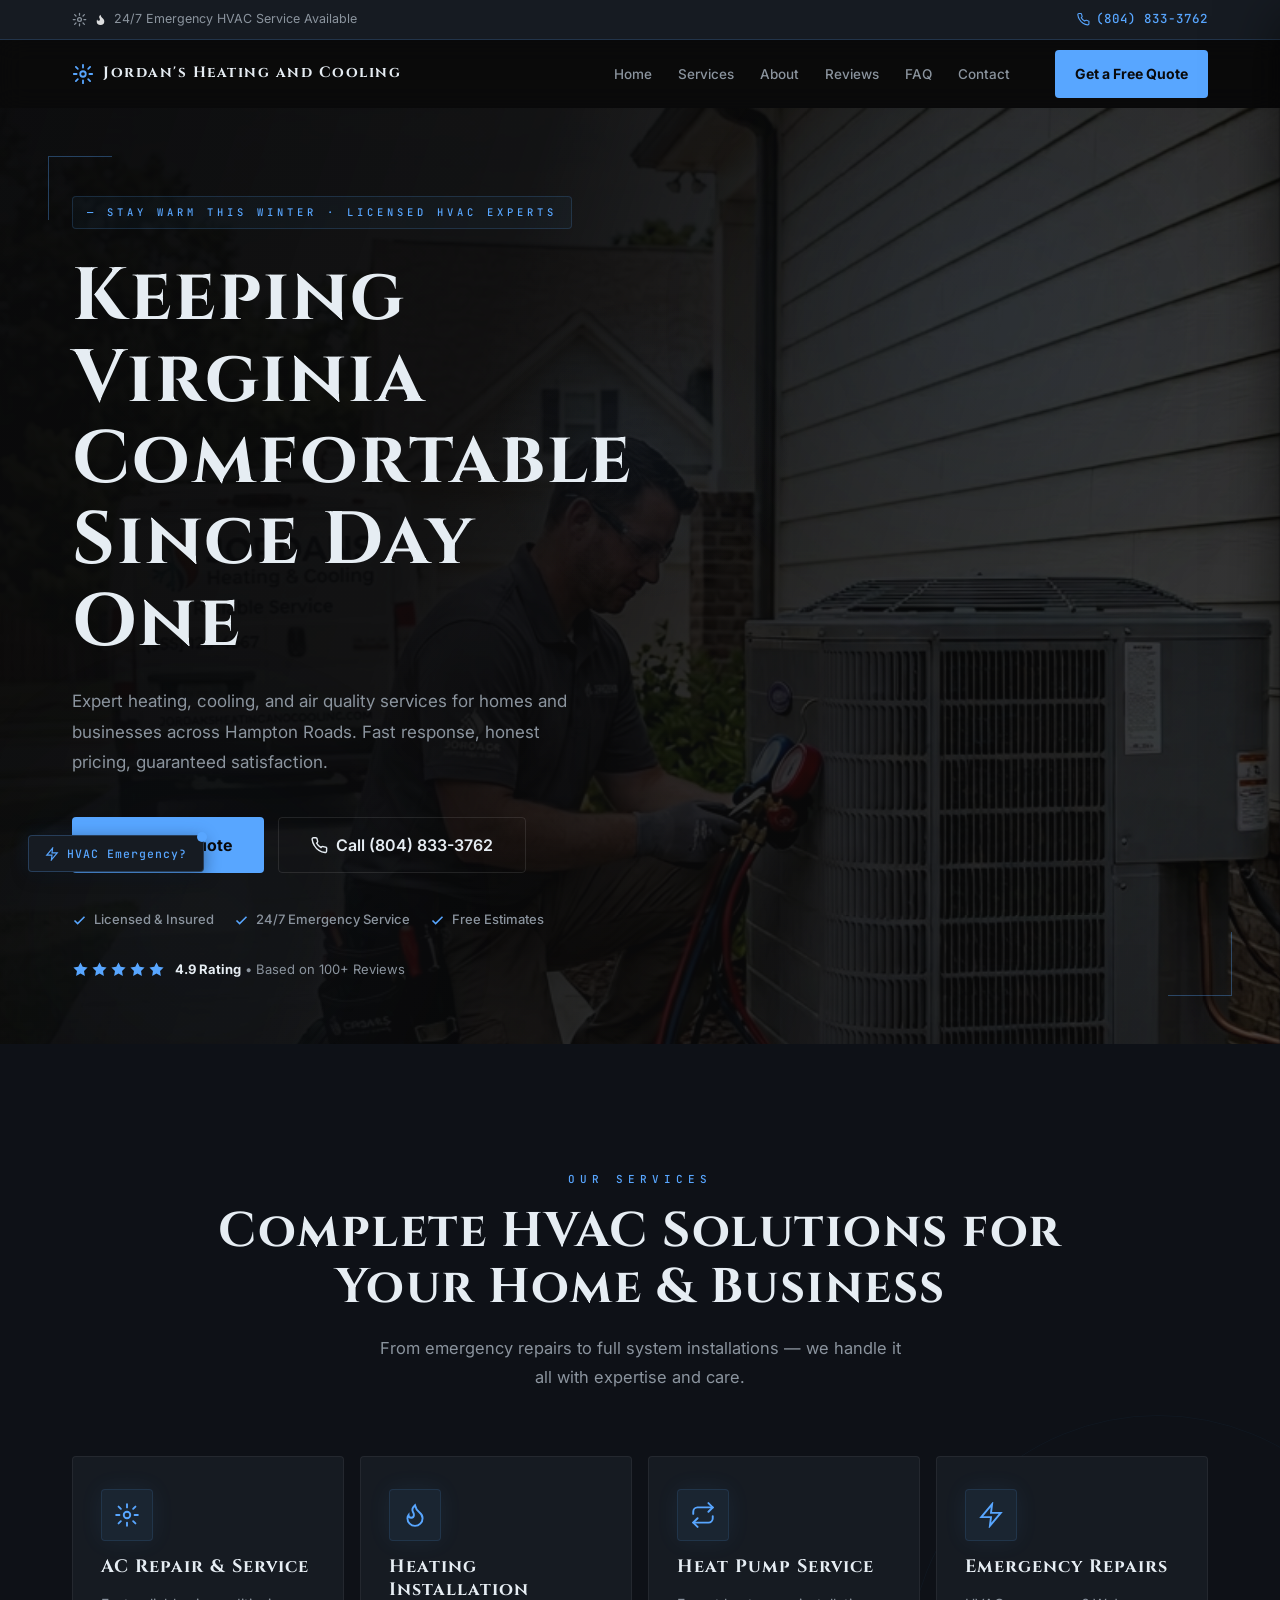
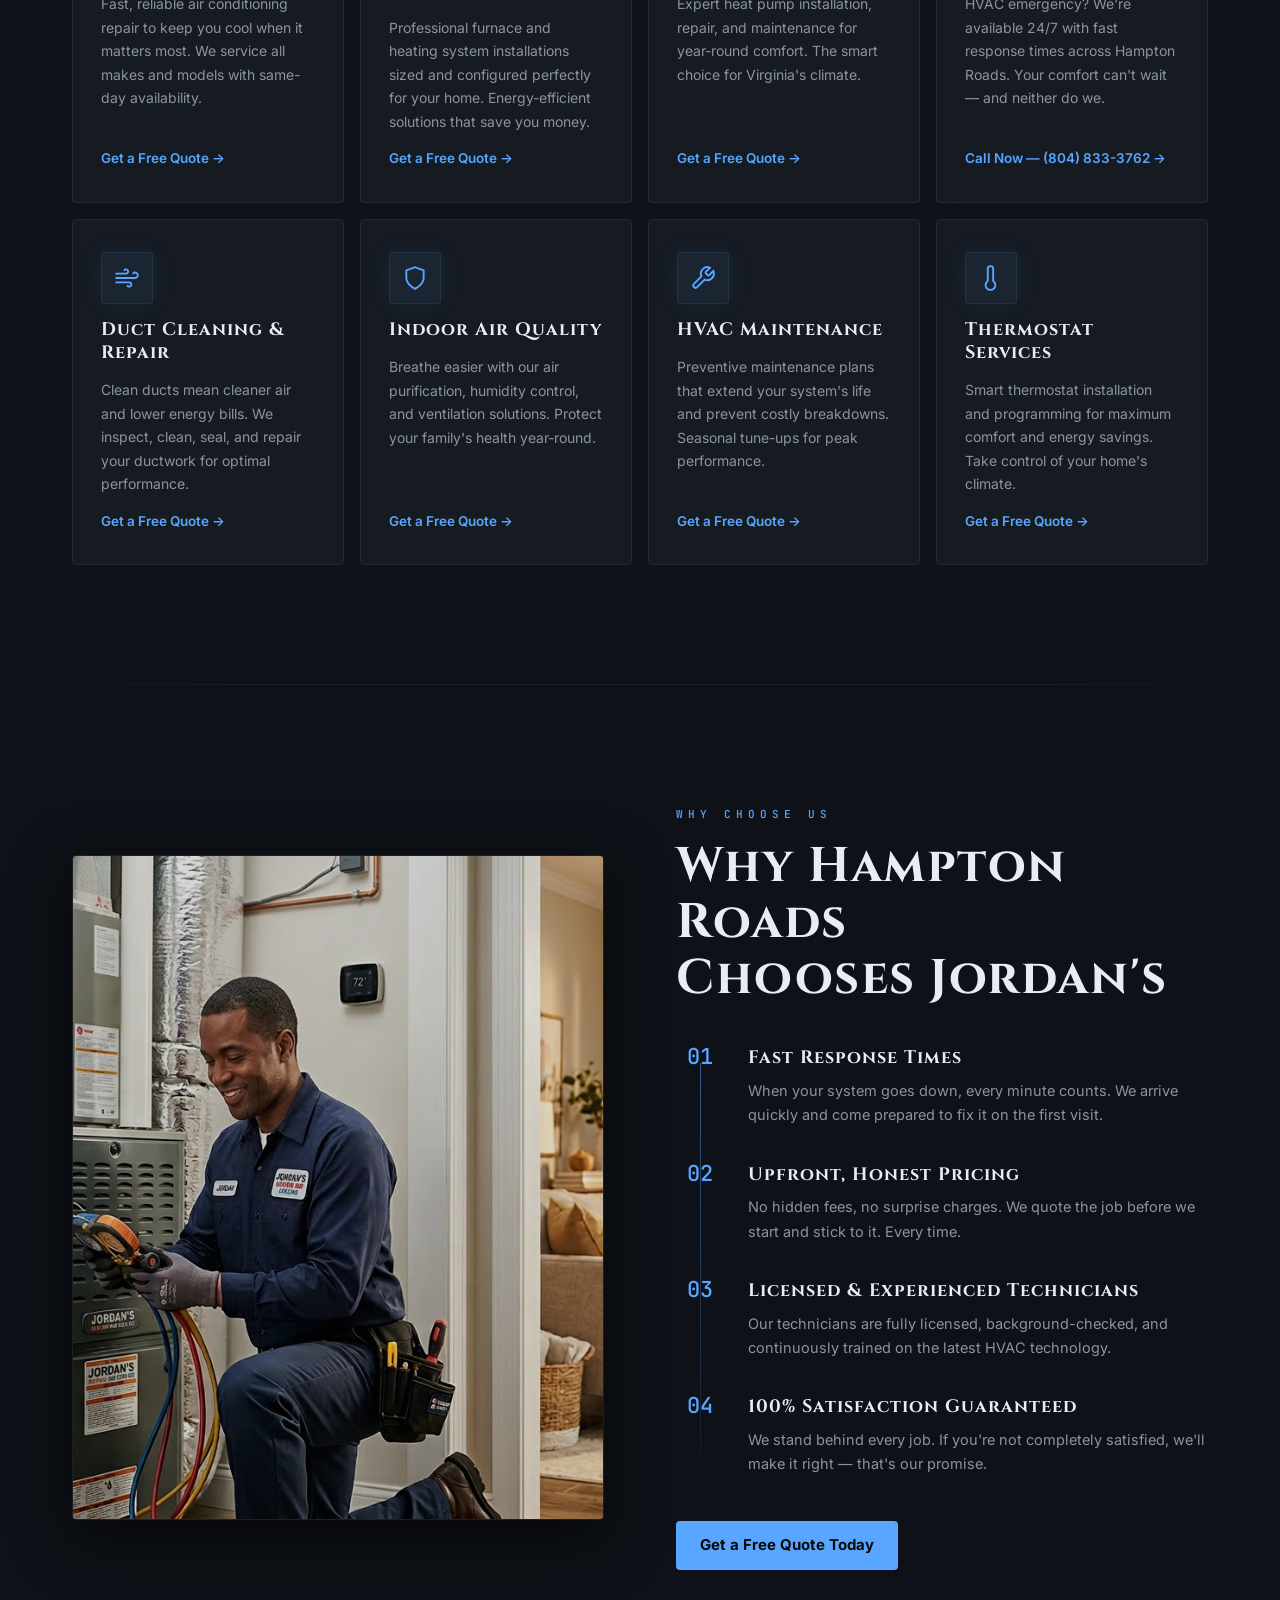
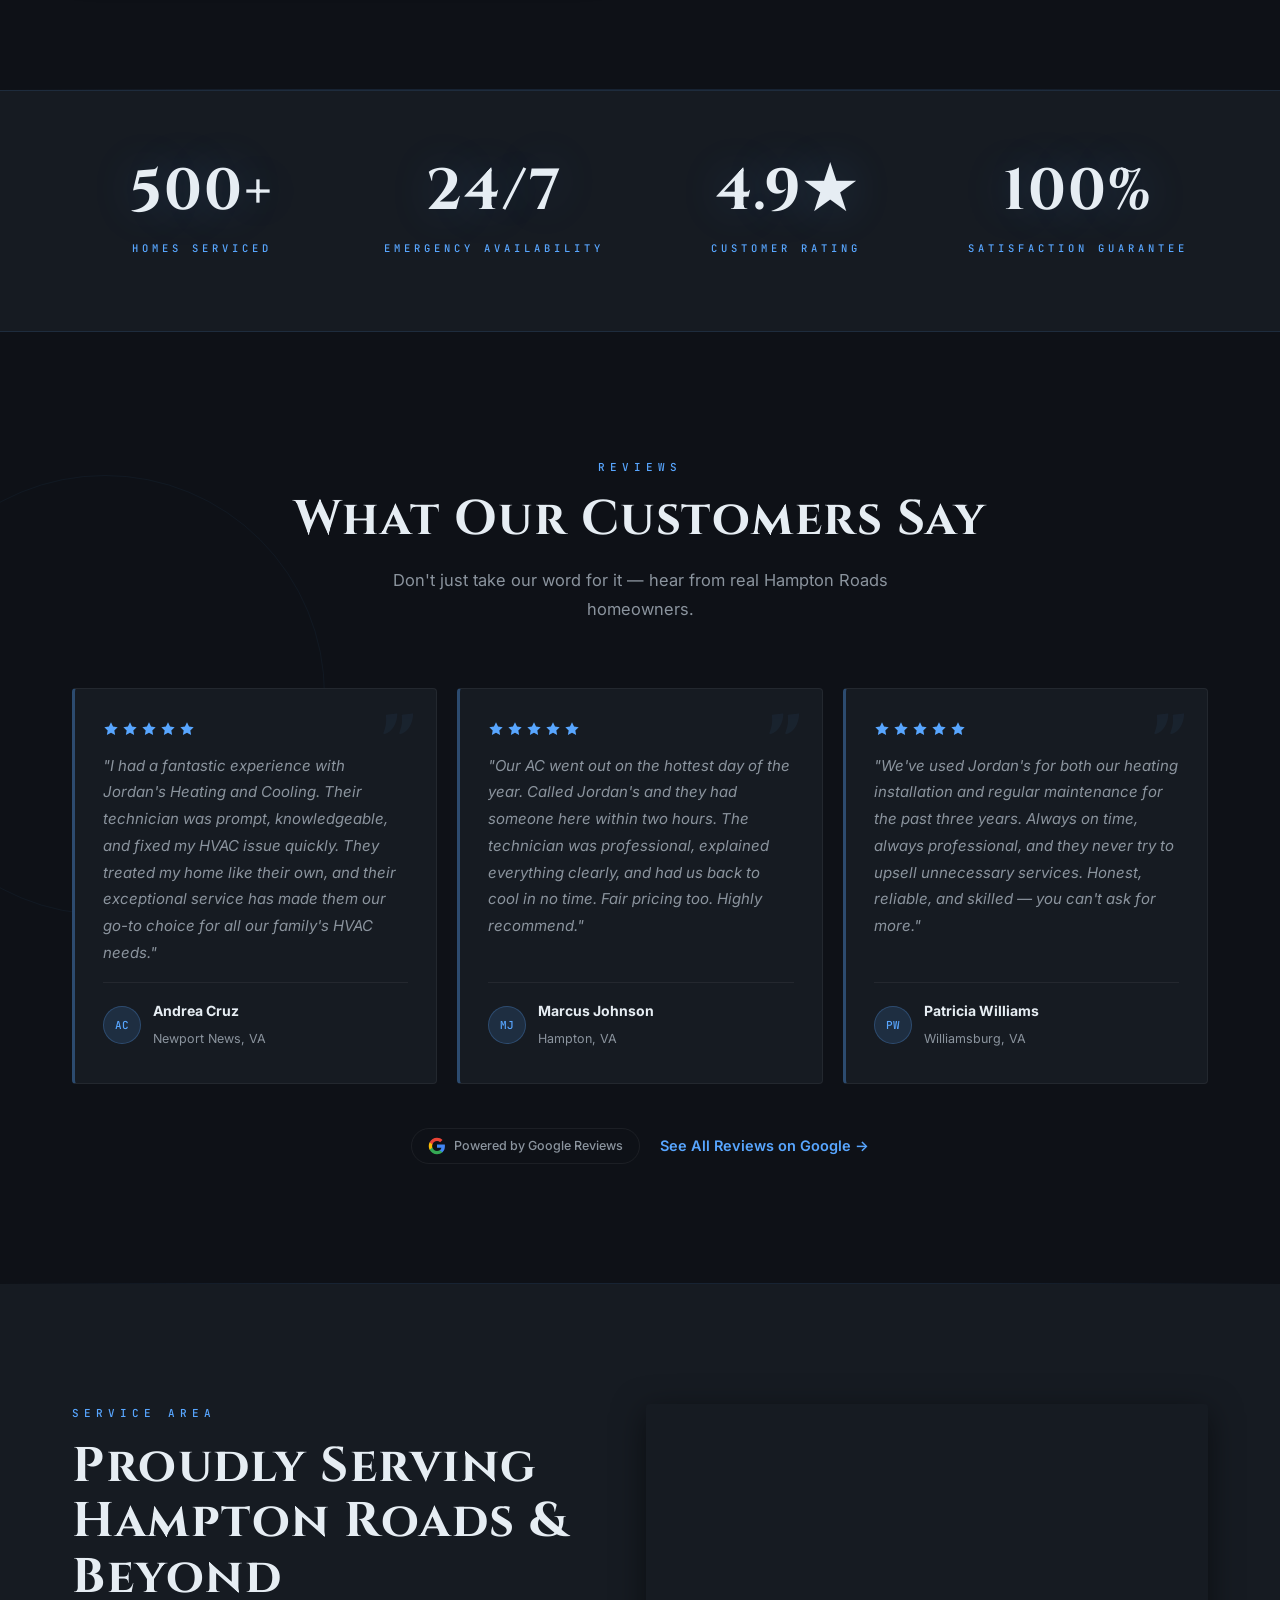
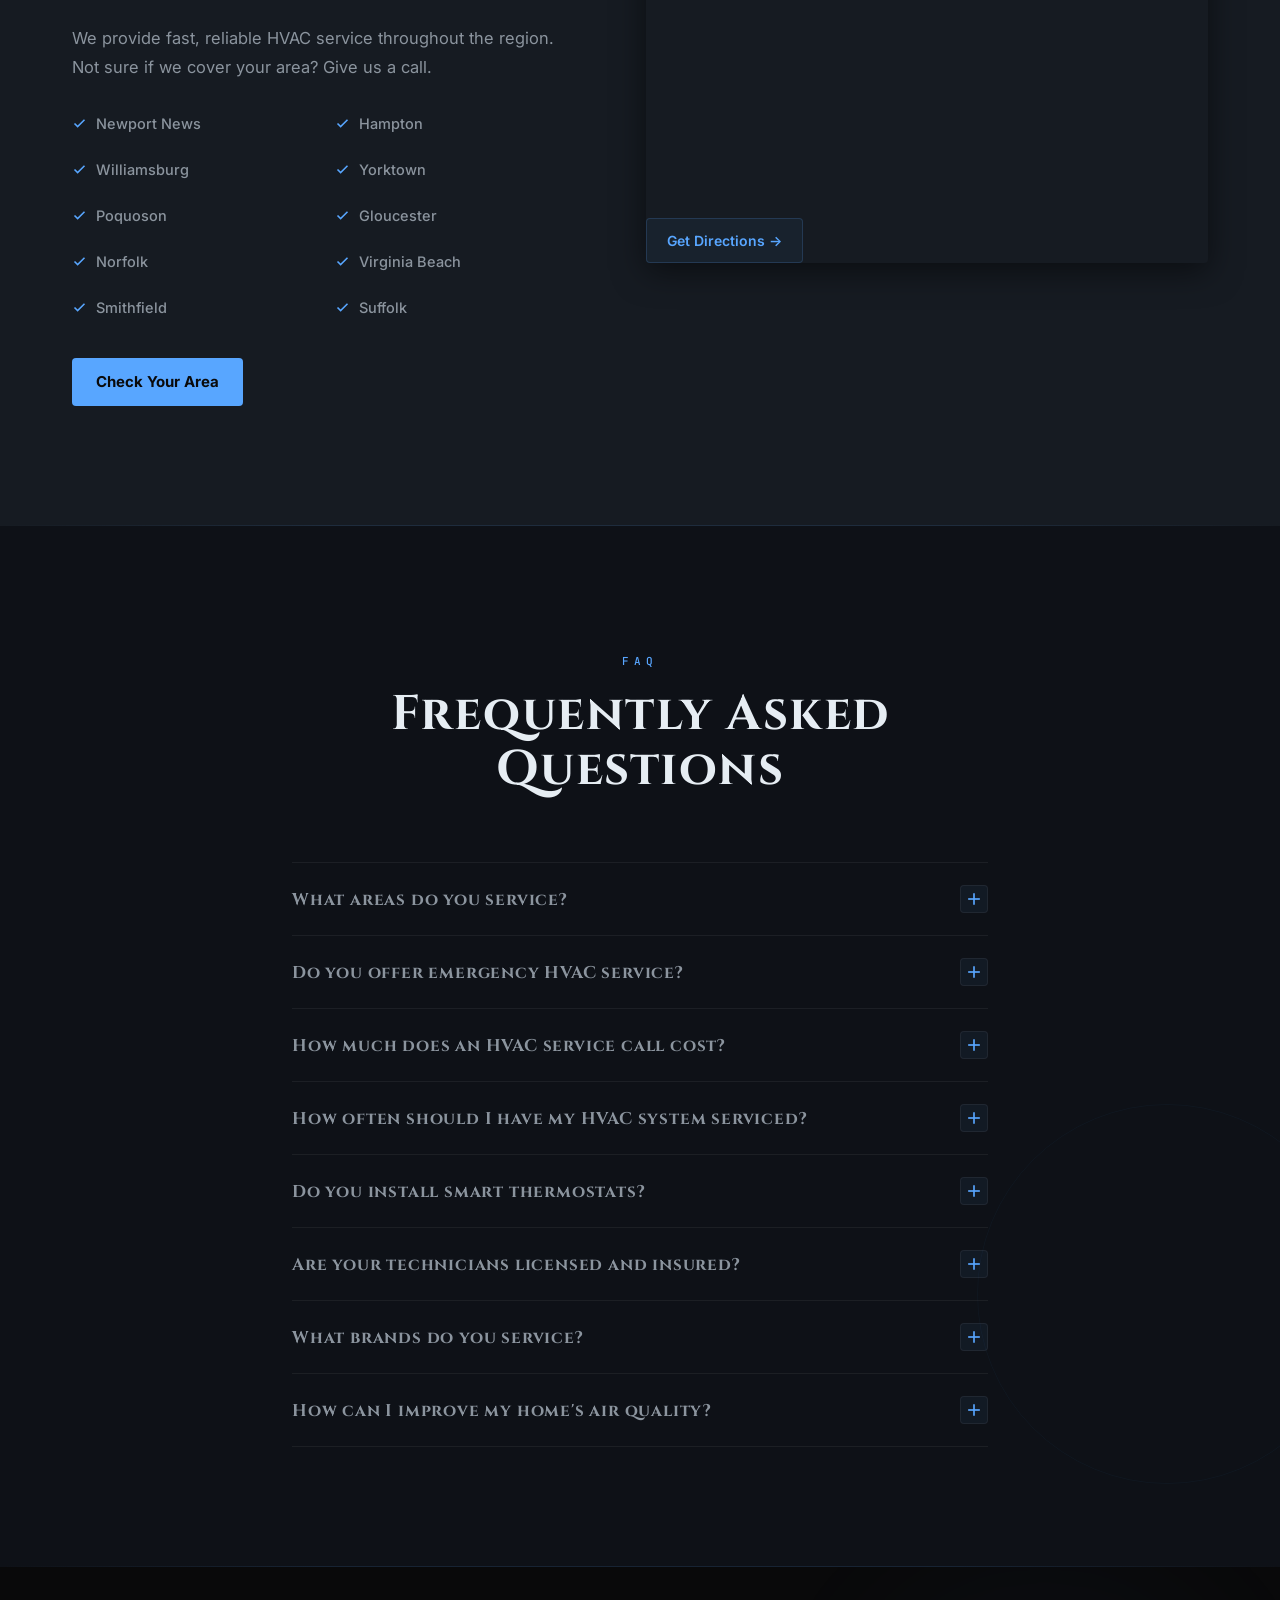
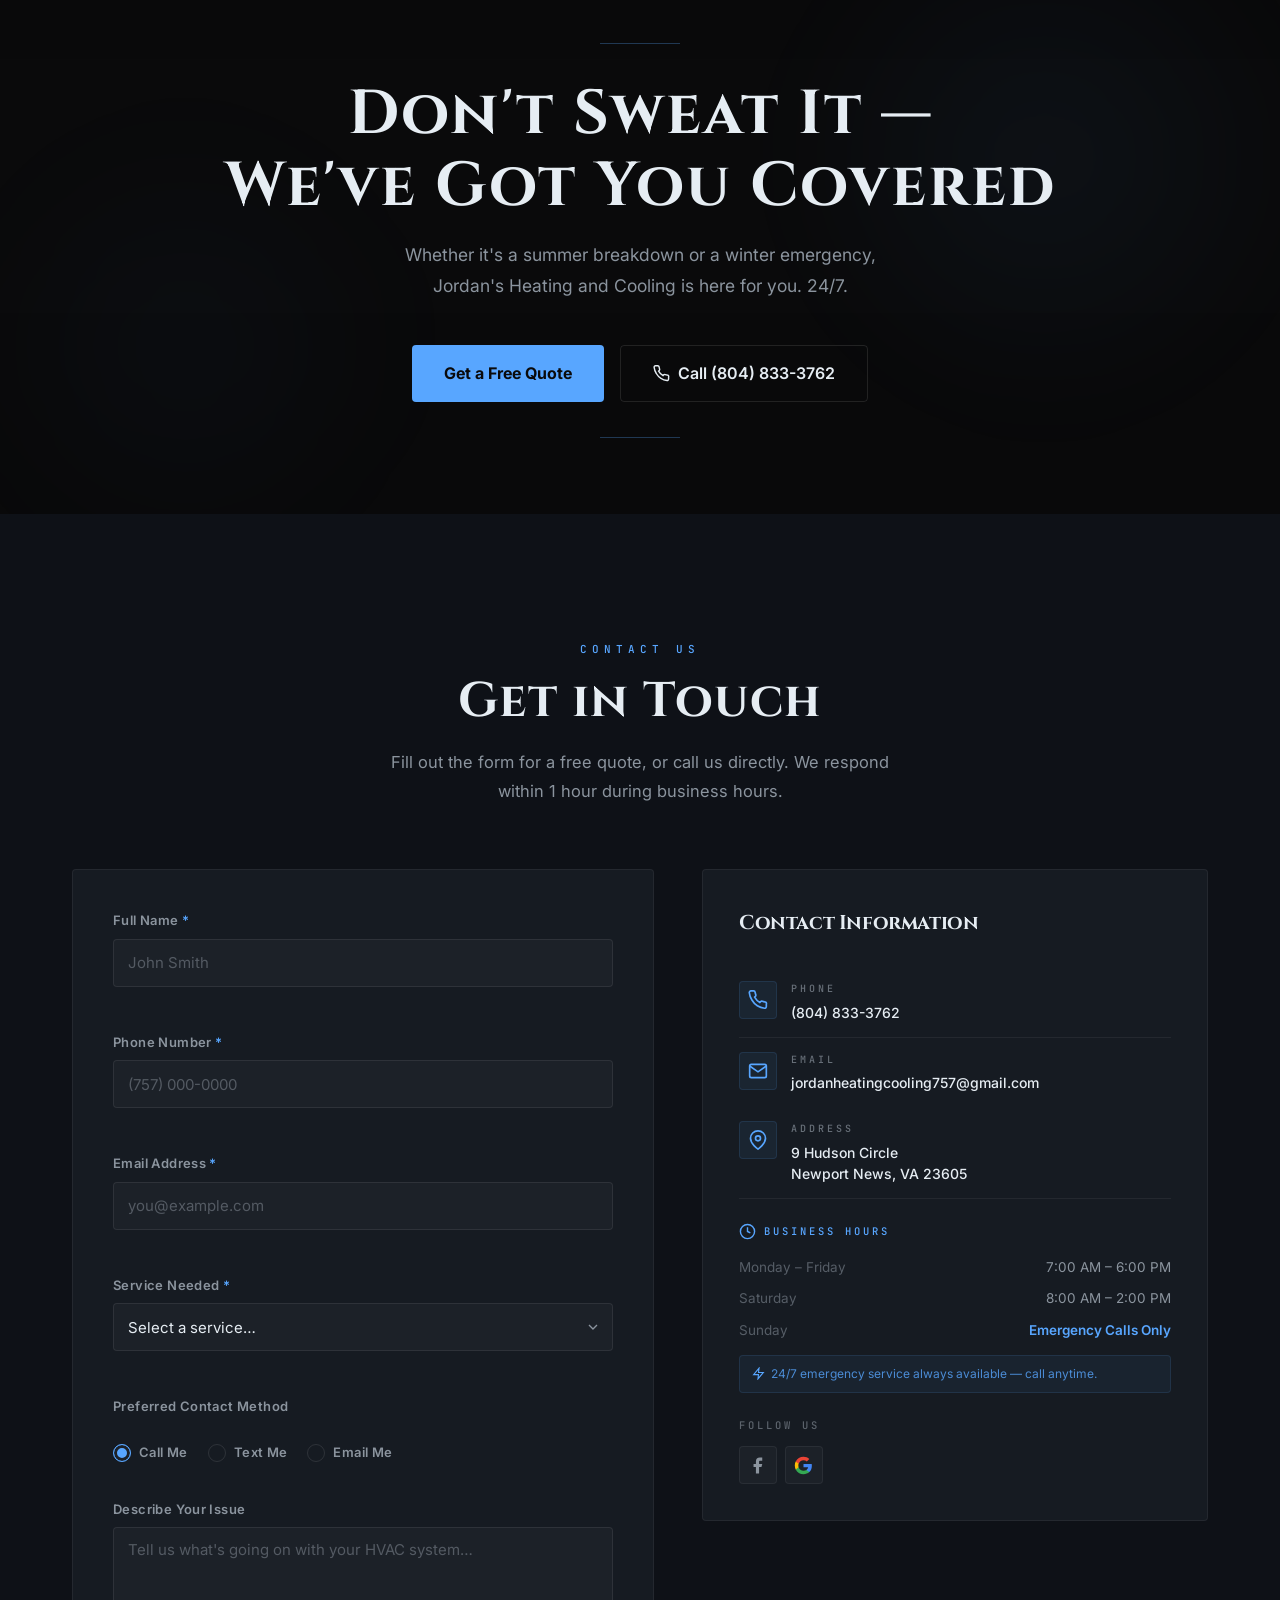
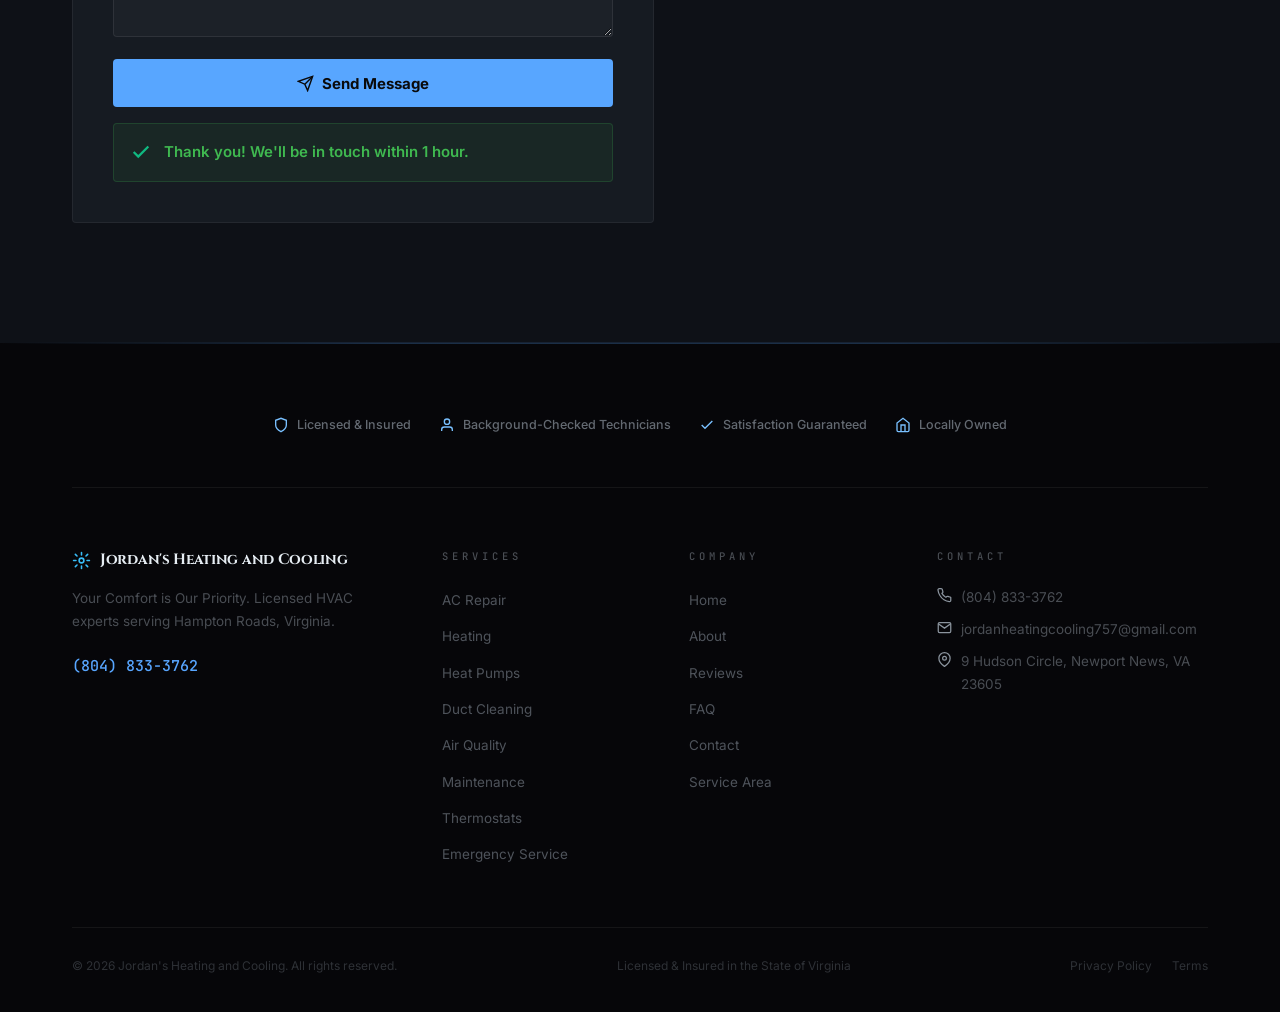
==== commit 2e446651: "updated phone number" ====
--- a/index.html
+++ b/index.html
@@ -4,11 +4,11 @@
   <meta charset="UTF-8">
   <meta name="viewport" content="width=device-width, initial-scale=1.0">
   <title>Jordan's Heating and Cooling | HVAC Services in Newport News & Hampton Roads, VA</title>
-  <meta name="description" content="Expert heating, cooling, and air quality services in Hampton Roads, Virginia. 24/7 emergency HVAC repair. Free estimates. Call (757) 751-8332.">
+  <meta name="description" content="Expert heating, cooling, and air quality services in Hampton Roads, Virginia. 24/7 emergency HVAC repair. Free estimates. Call (804) 833-3762.">
 
   <!-- Open Graph -->
   <meta property="og:title" content="Jordan's Heating and Cooling | HVAC Services in Hampton Roads, VA">
-  <meta property="og:description" content="Expert heating, cooling, and air quality services in Hampton Roads, Virginia. 24/7 emergency HVAC repair. Free estimates. Call (757) 751-8332.">
+  <meta property="og:description" content="Expert heating, cooling, and air quality services in Hampton Roads, Virginia. 24/7 emergency HVAC repair. Free estimates. Call (804) 833-3762.">
   <meta property="og:type" content="website">
   <meta property="og:url" content="https://jordansheatingandcooling.com">
   <meta property="og:image" content="https://images.unsplash.com/photo-1635048424329-a9bfb146d7aa?w=1200&q=80">
@@ -27,7 +27,7 @@
     "@context": "https://schema.org",
     "@type": "HVACBusiness",
     "name": "Jordan's Heating and Cooling",
-    "telephone": "(757) 751-8332",
+    "telephone": "(804) 833-3762",
     "email": "jordanheatingcooling757@gmail.com",
     "address": {
       "@type": "PostalAddress",
@@ -59,9 +59,9 @@
         <svg width="13" height="13" viewBox="0 0 24 24" fill="rgba(255,255,255,0.85)" aria-hidden="true"><path d="M8.5 14.5A2.5 2.5 0 0 0 11 12c0-1.38-.5-2-1-3-1.072-2.143-.224-4.054 2-6 .5 2.5 2 4.9 4 6.5 2 1.6 3 3.5 3 5.5a7 7 0 1 1-14 0c0-1.153.433-2.294 1-3a2.5 2.5 0 0 0 2.5 2.5z"/></svg>
         <span>24/7 Emergency HVAC Service Available</span>
       </div>
-      <a href="tel:7577518332" class="emergency-bar__phone">
+      <a href="tel:8048333762" class="emergency-bar__phone">
         <svg width="13" height="13" viewBox="0 0 24 24" fill="none" stroke="currentColor" stroke-width="2" aria-hidden="true"><path d="M22 16.92v3a2 2 0 0 1-2.18 2 19.79 19.79 0 0 1-8.63-3.07A19.5 19.5 0 0 1 4.69 12 19.79 19.79 0 0 1 1.62 3.38 2 2 0 0 1 3.59 1h3a2 2 0 0 1 2 1.72 12.84 12.84 0 0 0 .7 2.81 2 2 0 0 1-.45 2.11L7.91 8.6a16 16 0 0 0 6.29 6.29l.96-.96a2 2 0 0 1 2.11-.45 12.84 12.84 0 0 0 2.81.7A2 2 0 0 1 22 16.92z"/></svg>
-        (757) 751-8332
+        (804) 833-3762
       </a>
     </div>
   </div>
@@ -111,9 +111,9 @@
         <a href="#faq" class="drawer__link">FAQ</a>
         <a href="#contact" class="drawer__link">Contact</a>
       </nav>
-      <a href="tel:7577518332" class="btn btn--primary drawer__call">
+      <a href="tel:8048333762" class="btn btn--primary drawer__call">
         <svg width="18" height="18" viewBox="0 0 24 24" fill="none" stroke="currentColor" stroke-width="2" aria-hidden="true"><path d="M22 16.92v3a2 2 0 0 1-2.18 2 19.79 19.79 0 0 1-8.63-3.07A19.5 19.5 0 0 1 4.69 12 19.79 19.79 0 0 1 1.62 3.38 2 2 0 0 1 3.59 1h3a2 2 0 0 1 2 1.72 12.84 12.84 0 0 0 .7 2.81 2 2 0 0 1-.45 2.11L7.91 8.6a16 16 0 0 0 6.29 6.29l.96-.96a2 2 0 0 1 2.11-.45 12.84 12.84 0 0 0 2.81.7A2 2 0 0 1 22 16.92z"/></svg>
-        Call Now — (757) 751-8332
+        Call Now — (804) 833-3762
       </a>
     </div>
   </div>
@@ -146,9 +146,9 @@
           <p class="hero__sub">Expert heating, cooling, and air quality services for homes and businesses across Hampton Roads. Fast response, honest pricing, guaranteed satisfaction.</p>
           <div class="hero__btns">
             <a href="#contact" class="btn btn--primary btn--lg">Get a Free Quote</a>
-            <a href="tel:7577518332" class="btn btn--outline-white btn--lg btn--pulse">
+            <a href="tel:8048333762" class="btn btn--outline-white btn--lg btn--pulse">
               <svg width="17" height="17" viewBox="0 0 24 24" fill="none" stroke="currentColor" stroke-width="2" aria-hidden="true"><path d="M22 16.92v3a2 2 0 0 1-2.18 2 19.79 19.79 0 0 1-8.63-3.07A19.5 19.5 0 0 1 4.69 12 19.79 19.79 0 0 1 1.62 3.38 2 2 0 0 1 3.59 1h3a2 2 0 0 1 2 1.72 12.84 12.84 0 0 0 .7 2.81 2 2 0 0 1-.45 2.11L7.91 8.6a16 16 0 0 0 6.29 6.29l.96-.96a2 2 0 0 1 2.11-.45 12.84 12.84 0 0 0 2.81.7A2 2 0 0 1 22 16.92z"/></svg>
-              Call (757) 751-8332
+              Call (804) 833-3762
             </a>
           </div>
           <div class="hero__trust">
@@ -215,7 +215,7 @@
             </div>
             <h3>Emergency Repairs</h3>
             <p>HVAC emergency? We're available 24/7 with fast response times across Hampton Roads. Your comfort can't wait — and neither do we.</p>
-            <a href="tel:7577518332" class="svc-card__link">Call Now — (757) 751-8332 →</a>
+            <a href="tel:8048333762" class="svc-card__link">Call Now — (804) 833-3762 →</a>
           </div>
 
           <div class="svc-card reveal-scale">
@@ -485,7 +485,7 @@
                 <svg class="icon-minus" width="20" height="20" viewBox="0 0 24 24" fill="none" stroke="currentColor" stroke-width="2"><line x1="5" y1="12" x2="19" y2="12"/></svg>
               </span>
             </button>
-            <div class="faq__a"><div class="faq__a-inner"><p>Yes! We offer 24/7 emergency repair service. If your heating or cooling system breaks down outside of normal hours, call us at <a href="tel:7577518332">(757) 751-8332</a> and we'll dispatch a technician as quickly as possible.</p></div></div>
+            <div class="faq__a"><div class="faq__a-inner"><p>Yes! We offer 24/7 emergency repair service. If your heating or cooling system breaks down outside of normal hours, call us at <a href="tel:8048333762">(804) 833-3762</a> and we'll dispatch a technician as quickly as possible.</p></div></div>
           </div>
 
           <div class="faq__item reveal-up">
@@ -575,9 +575,9 @@
         <p>Whether it's a summer breakdown or a winter emergency, Jordan's Heating and Cooling is here for you. 24/7.</p>
         <div class="cta-banner__btns">
           <a href="#contact" class="btn btn--primary btn--lg">Get a Free Quote</a>
-          <a href="tel:7577518332" class="btn btn--outline-white btn--lg btn--pulse">
+          <a href="tel:8048333762" class="btn btn--outline-white btn--lg btn--pulse">
             <svg width="17" height="17" viewBox="0 0 24 24" fill="none" stroke="currentColor" stroke-width="2" aria-hidden="true"><path d="M22 16.92v3a2 2 0 0 1-2.18 2 19.79 19.79 0 0 1-8.63-3.07A19.5 19.5 0 0 1 4.69 12 19.79 19.79 0 0 1 1.62 3.38 2 2 0 0 1 3.59 1h3a2 2 0 0 1 2 1.72 12.84 12.84 0 0 0 .7 2.81 2 2 0 0 1-.45 2.11L7.91 8.6a16 16 0 0 0 6.29 6.29l.96-.96a2 2 0 0 1 2.11-.45 12.84 12.84 0 0 0 2.81.7A2 2 0 0 1 22 16.92z"/></svg>
-            Call (757) 751-8332
+            Call (804) 833-3762
           </a>
         </div>
       </div>
@@ -670,9 +670,9 @@
             <div class="contact__info-card">
               <h3>Contact Information</h3>
 
-              <a href="tel:7577518332" class="cinfo-row cinfo-row--link">
+              <a href="tel:8048333762" class="cinfo-row cinfo-row--link">
                 <div class="cinfo-icon"><svg width="20" height="20" viewBox="0 0 24 24" fill="none" stroke="#2563EB" stroke-width="2" aria-hidden="true"><path d="M22 16.92v3a2 2 0 0 1-2.18 2 19.79 19.79 0 0 1-8.63-3.07A19.5 19.5 0 0 1 4.69 12 19.79 19.79 0 0 1 1.62 3.38 2 2 0 0 1 3.59 1h3a2 2 0 0 1 2 1.72 12.84 12.84 0 0 0 .7 2.81 2 2 0 0 1-.45 2.11L7.91 8.6a16 16 0 0 0 6.29 6.29l.96-.96a2 2 0 0 1 2.11-.45 12.84 12.84 0 0 0 2.81.7A2 2 0 0 1 22 16.92z"/></svg></div>
-                <div><span class="cinfo-label">Phone</span><span class="cinfo-val">(757) 751-8332</span></div>
+                <div><span class="cinfo-label">Phone</span><span class="cinfo-val">(804) 833-3762</span></div>
               </a>
 
               <a href="mailto:jordanheatingcooling757@gmail.com" class="cinfo-row cinfo-row--link">
@@ -741,7 +741,7 @@
             Jordan's Heating and Cooling
           </div>
           <p>Your Comfort is Our Priority. Licensed HVAC experts serving Hampton Roads, Virginia.</p>
-          <a href="tel:7577518332" class="footer__phone">(757) 751-8332</a>
+          <a href="tel:8048333762" class="footer__phone">(804) 833-3762</a>
         </div>
 
         <div class="footer__col">
@@ -754,7 +754,7 @@
             <li><a href="#services">Air Quality</a></li>
             <li><a href="#services">Maintenance</a></li>
             <li><a href="#services">Thermostats</a></li>
-            <li><a href="tel:7577518332">Emergency Service</a></li>
+            <li><a href="tel:8048333762">Emergency Service</a></li>
           </ul>
         </div>
 
@@ -773,7 +773,7 @@
         <div class="footer__col">
           <h4>Contact</h4>
           <ul class="footer__contact">
-            <li><svg width="15" height="15" viewBox="0 0 24 24" fill="none" stroke="#64748B" stroke-width="2" aria-hidden="true"><path d="M22 16.92v3a2 2 0 0 1-2.18 2 19.79 19.79 0 0 1-8.63-3.07A19.5 19.5 0 0 1 4.69 12 19.79 19.79 0 0 1 1.62 3.38 2 2 0 0 1 3.59 1h3a2 2 0 0 1 2 1.72 12.84 12.84 0 0 0 .7 2.81 2 2 0 0 1-.45 2.11L7.91 8.6a16 16 0 0 0 6.29 6.29l.96-.96a2 2 0 0 1 2.11-.45 12.84 12.84 0 0 0 2.81.7A2 2 0 0 1 22 16.92z"/></svg><a href="tel:7577518332">(757) 751-8332</a></li>
+            <li><svg width="15" height="15" viewBox="0 0 24 24" fill="none" stroke="#64748B" stroke-width="2" aria-hidden="true"><path d="M22 16.92v3a2 2 0 0 1-2.18 2 19.79 19.79 0 0 1-8.63-3.07A19.5 19.5 0 0 1 4.69 12 19.79 19.79 0 0 1 1.62 3.38 2 2 0 0 1 3.59 1h3a2 2 0 0 1 2 1.72 12.84 12.84 0 0 0 .7 2.81 2 2 0 0 1-.45 2.11L7.91 8.6a16 16 0 0 0 6.29 6.29l.96-.96a2 2 0 0 1 2.11-.45 12.84 12.84 0 0 0 2.81.7A2 2 0 0 1 22 16.92z"/></svg><a href="tel:8048333762">(804) 833-3762</a></li>
             <li><svg width="15" height="15" viewBox="0 0 24 24" fill="none" stroke="#64748B" stroke-width="2" aria-hidden="true"><path d="M4 4h16c1.1 0 2 .9 2 2v12c0 1.1-.9 2-2 2H4c-1.1 0-2-.9-2-2V6c0-1.1.9-2 2-2z"/><polyline points="22,6 12,13 2,6"/></svg><a href="mailto:jordanheatingcooling757@gmail.com">jordanheatingcooling757@gmail.com</a></li>
             <li><svg width="15" height="15" viewBox="0 0 24 24" fill="none" stroke="#64748B" stroke-width="2" aria-hidden="true"><path d="M21 10c0 7-9 13-9 13s-9-6-9-13a9 9 0 0 1 18 0z"/><circle cx="12" cy="10" r="3"/></svg><a href="https://www.google.com/maps/dir/?api=1&destination=9+Hudson+Circle+Newport+News+VA+23605" target="_blank" rel="noopener noreferrer">9 Hudson Circle, Newport News, VA 23605</a></li>
           </ul>
@@ -798,9 +798,9 @@
 
   <!-- Mobile Sticky Call Bar (mobile only) -->
   <div class="mobile-call-bar" aria-label="Call us now">
-    <a href="tel:7577518332" class="mobile-call-bar__link">
+    <a href="tel:8048333762" class="mobile-call-bar__link">
       <svg width="19" height="19" viewBox="0 0 24 24" fill="none" stroke="currentColor" stroke-width="2" aria-hidden="true"><path d="M22 16.92v3a2 2 0 0 1-2.18 2 19.79 19.79 0 0 1-8.63-3.07A19.5 19.5 0 0 1 4.69 12 19.79 19.79 0 0 1 1.62 3.38 2 2 0 0 1 3.59 1h3a2 2 0 0 1 2 1.72 12.84 12.84 0 0 0 .7 2.81 2 2 0 0 1-.45 2.11L7.91 8.6a16 16 0 0 0 6.29 6.29l.96-.96a2 2 0 0 1 2.11-.45 12.84 12.84 0 0 0 2.81.7A2 2 0 0 1 22 16.92z"/></svg>
-      Call Now — (757) 751-8332
+      Call Now — (804) 833-3762
     </a>
   </div>
 
@@ -817,9 +817,9 @@
       </button>
       <p class="emerg-float__title">Need Emergency HVAC Help?</p>
       <p class="emerg-float__text">We're available 24/7 across Hampton Roads. Call us now.</p>
-      <a href="tel:7577518332" class="btn btn--primary emerg-float__call">
+      <a href="tel:8048333762" class="btn btn--primary emerg-float__call">
         <svg width="17" height="17" viewBox="0 0 24 24" fill="none" stroke="currentColor" stroke-width="2" aria-hidden="true"><path d="M22 16.92v3a2 2 0 0 1-2.18 2 19.79 19.79 0 0 1-8.63-3.07A19.5 19.5 0 0 1 4.69 12 19.79 19.79 0 0 1 1.62 3.38 2 2 0 0 1 3.59 1h3a2 2 0 0 1 2 1.72 12.84 12.84 0 0 0 .7 2.81 2 2 0 0 1-.45 2.11L7.91 8.6a16 16 0 0 0 6.29 6.29l.96-.96a2 2 0 0 1 2.11-.45 12.84 12.84 0 0 0 2.81.7A2 2 0 0 1 22 16.92z"/></svg>
-        (757) 751-8332
+        (804) 833-3762
       </a>
     </div>
   </div>
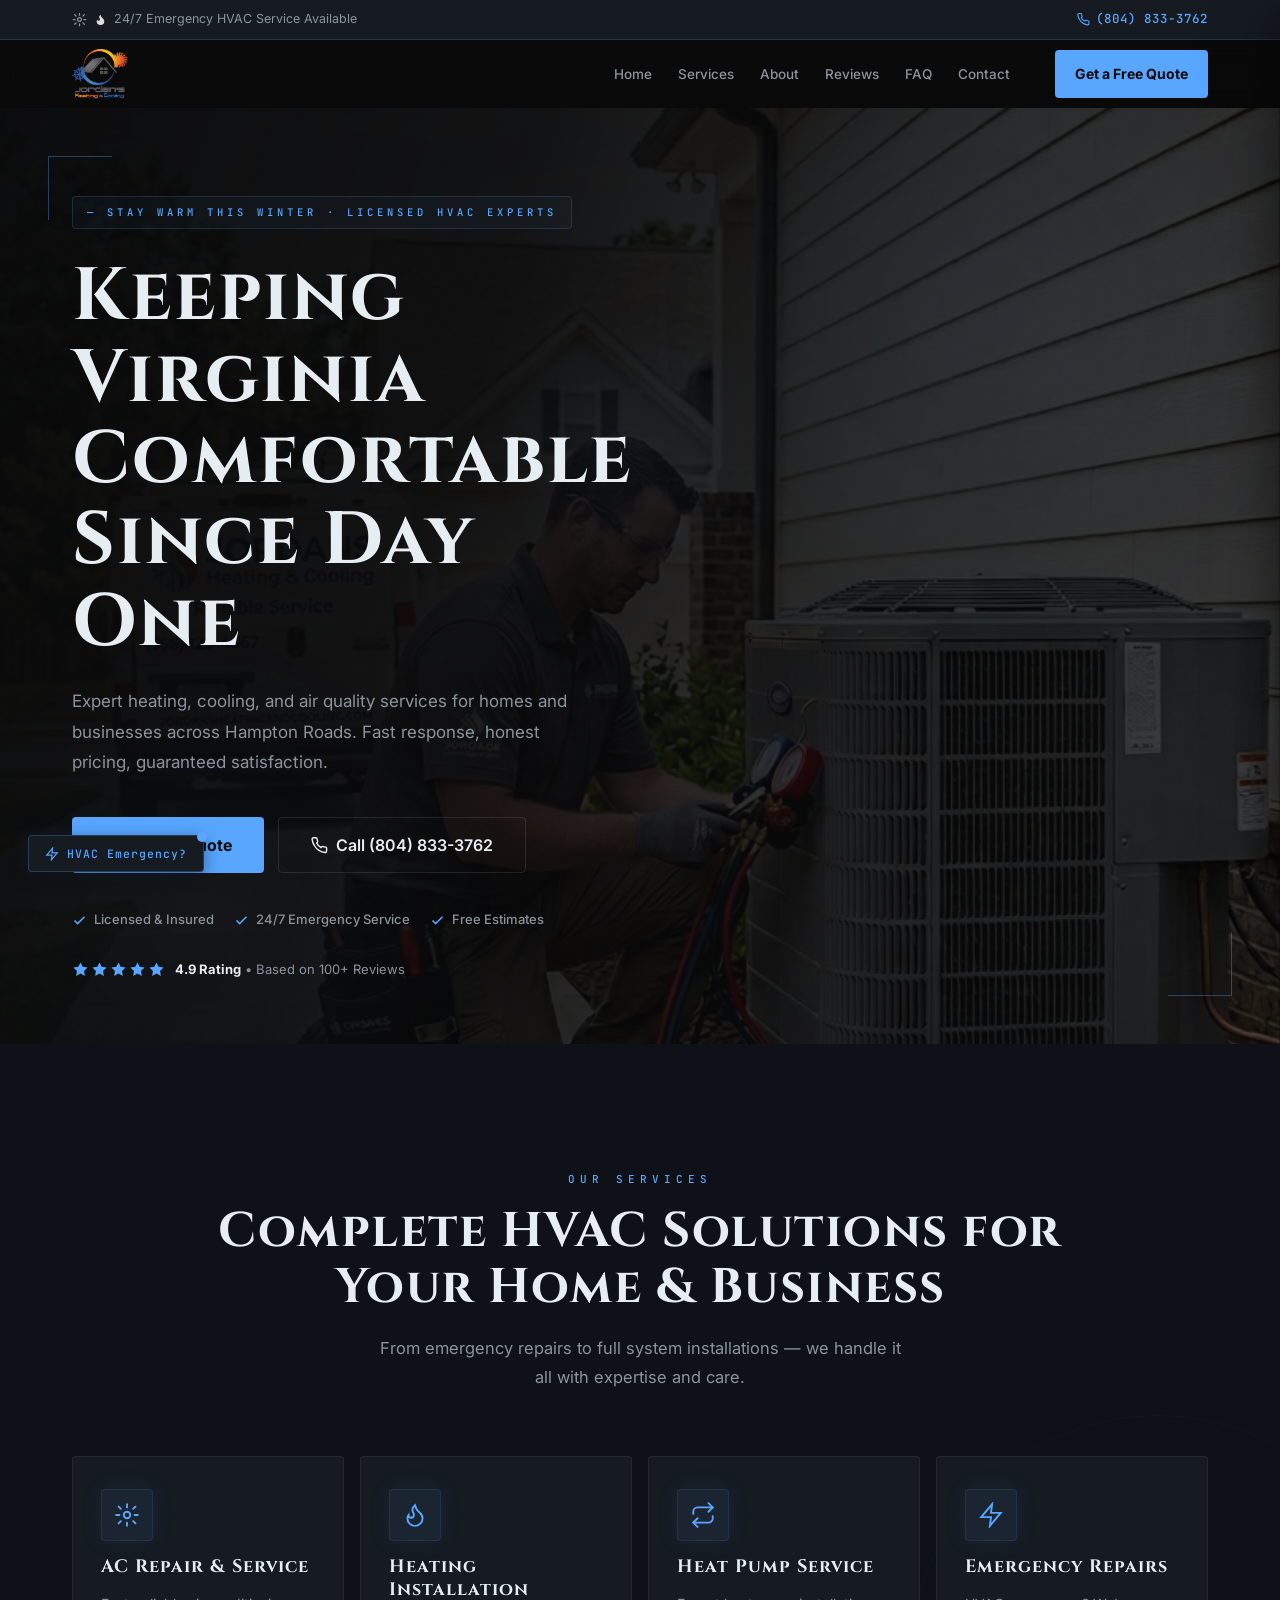
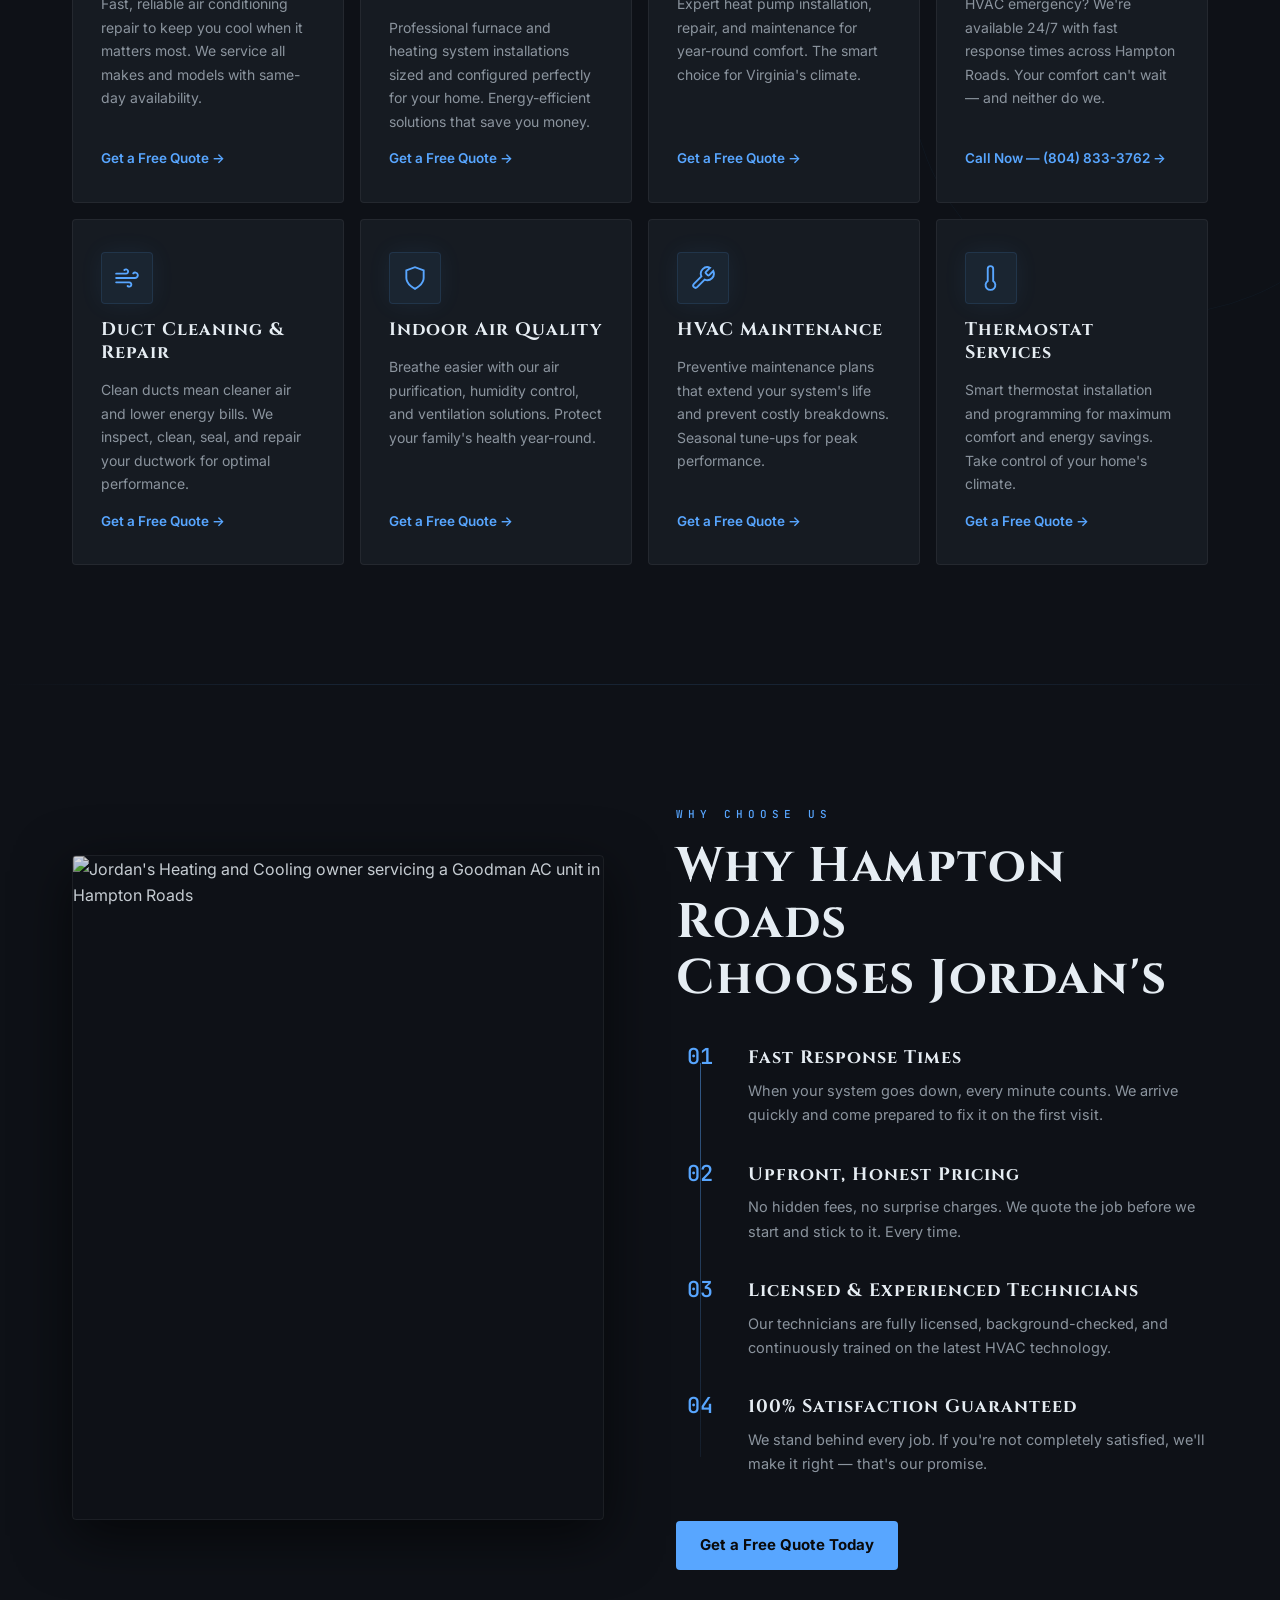
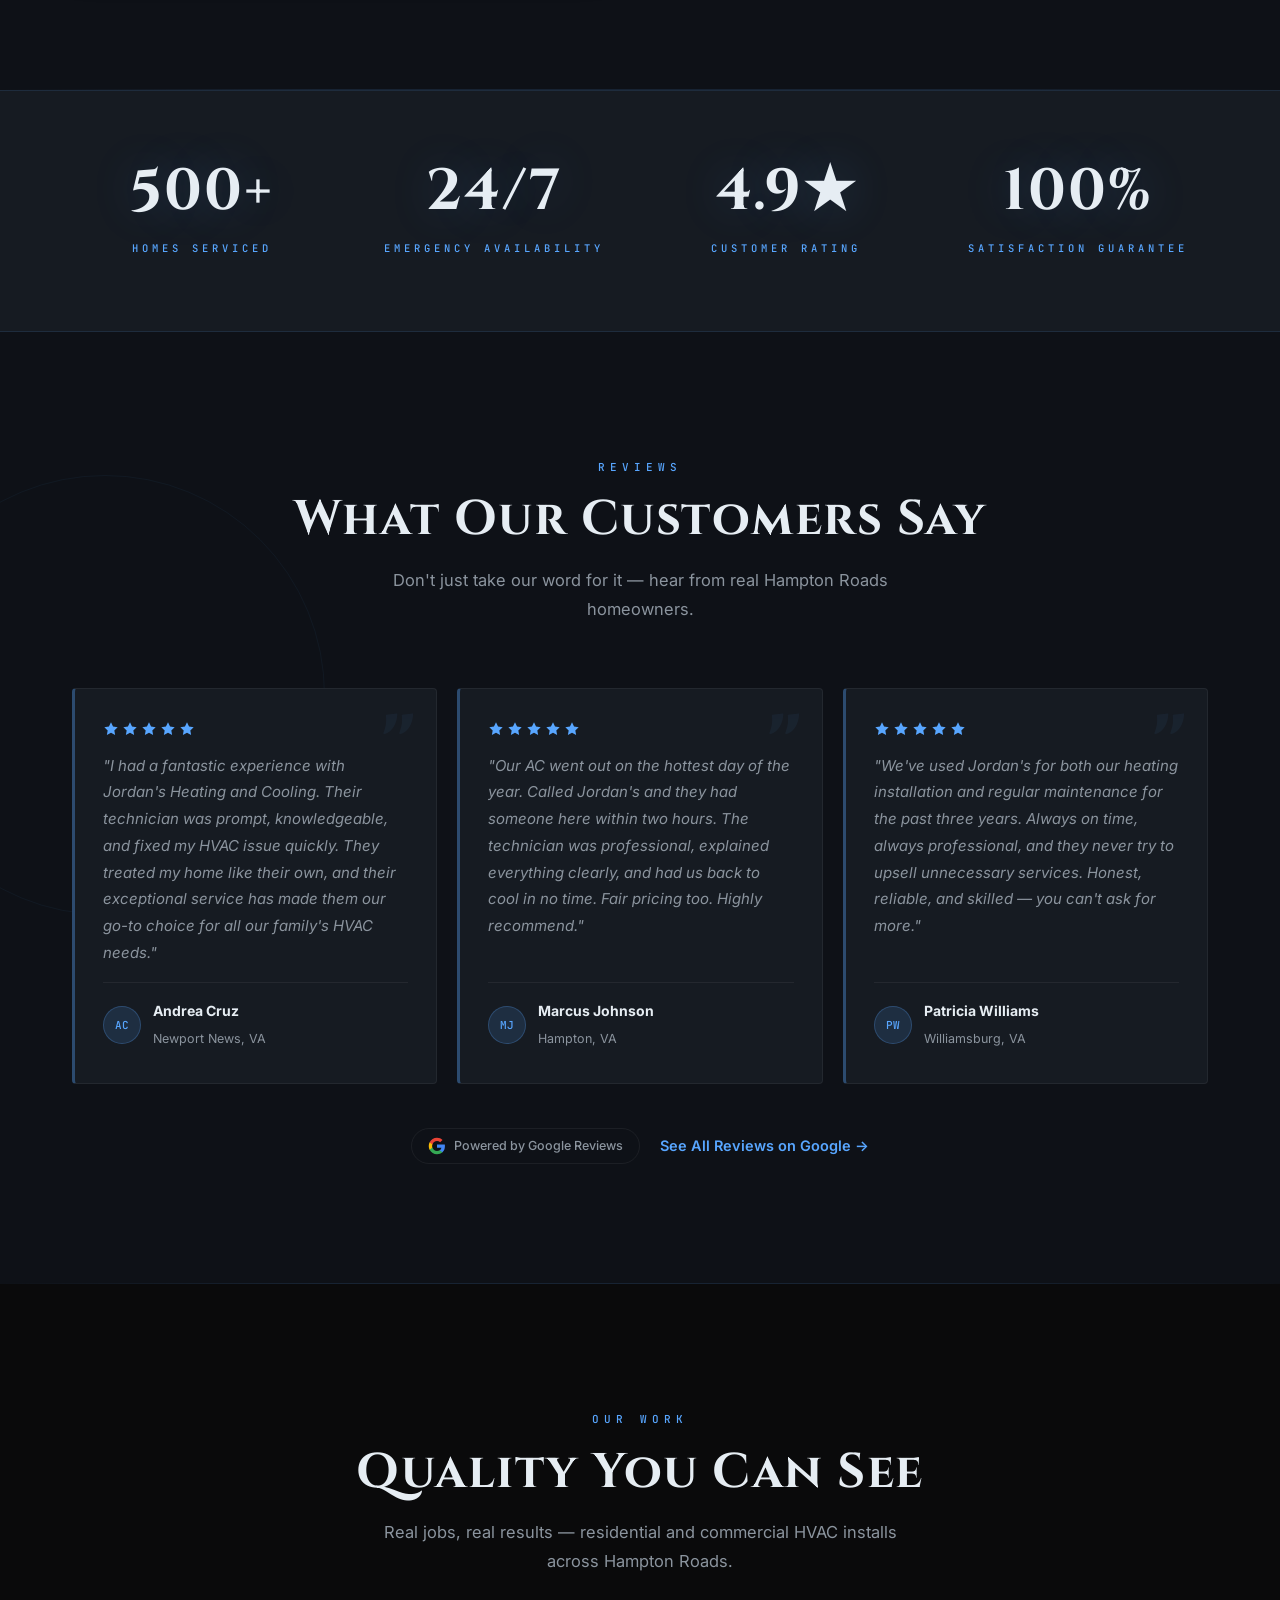
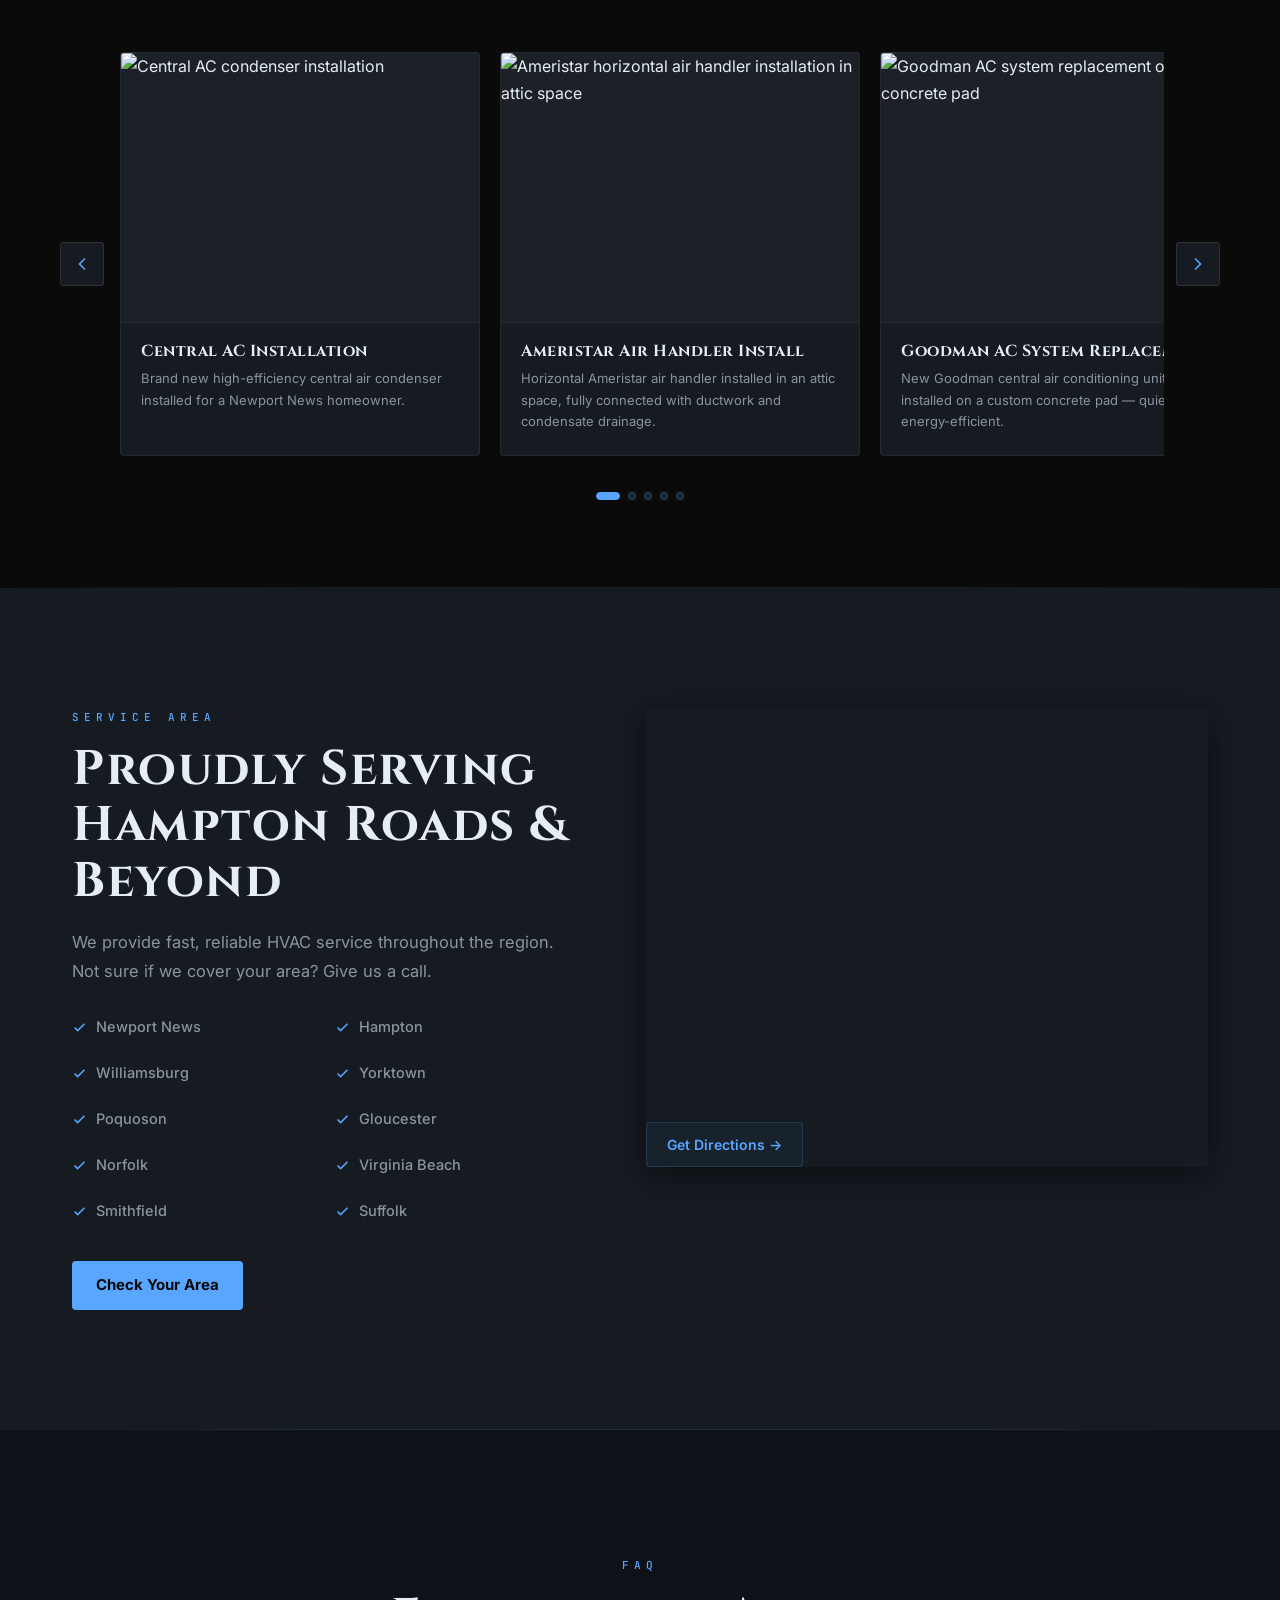
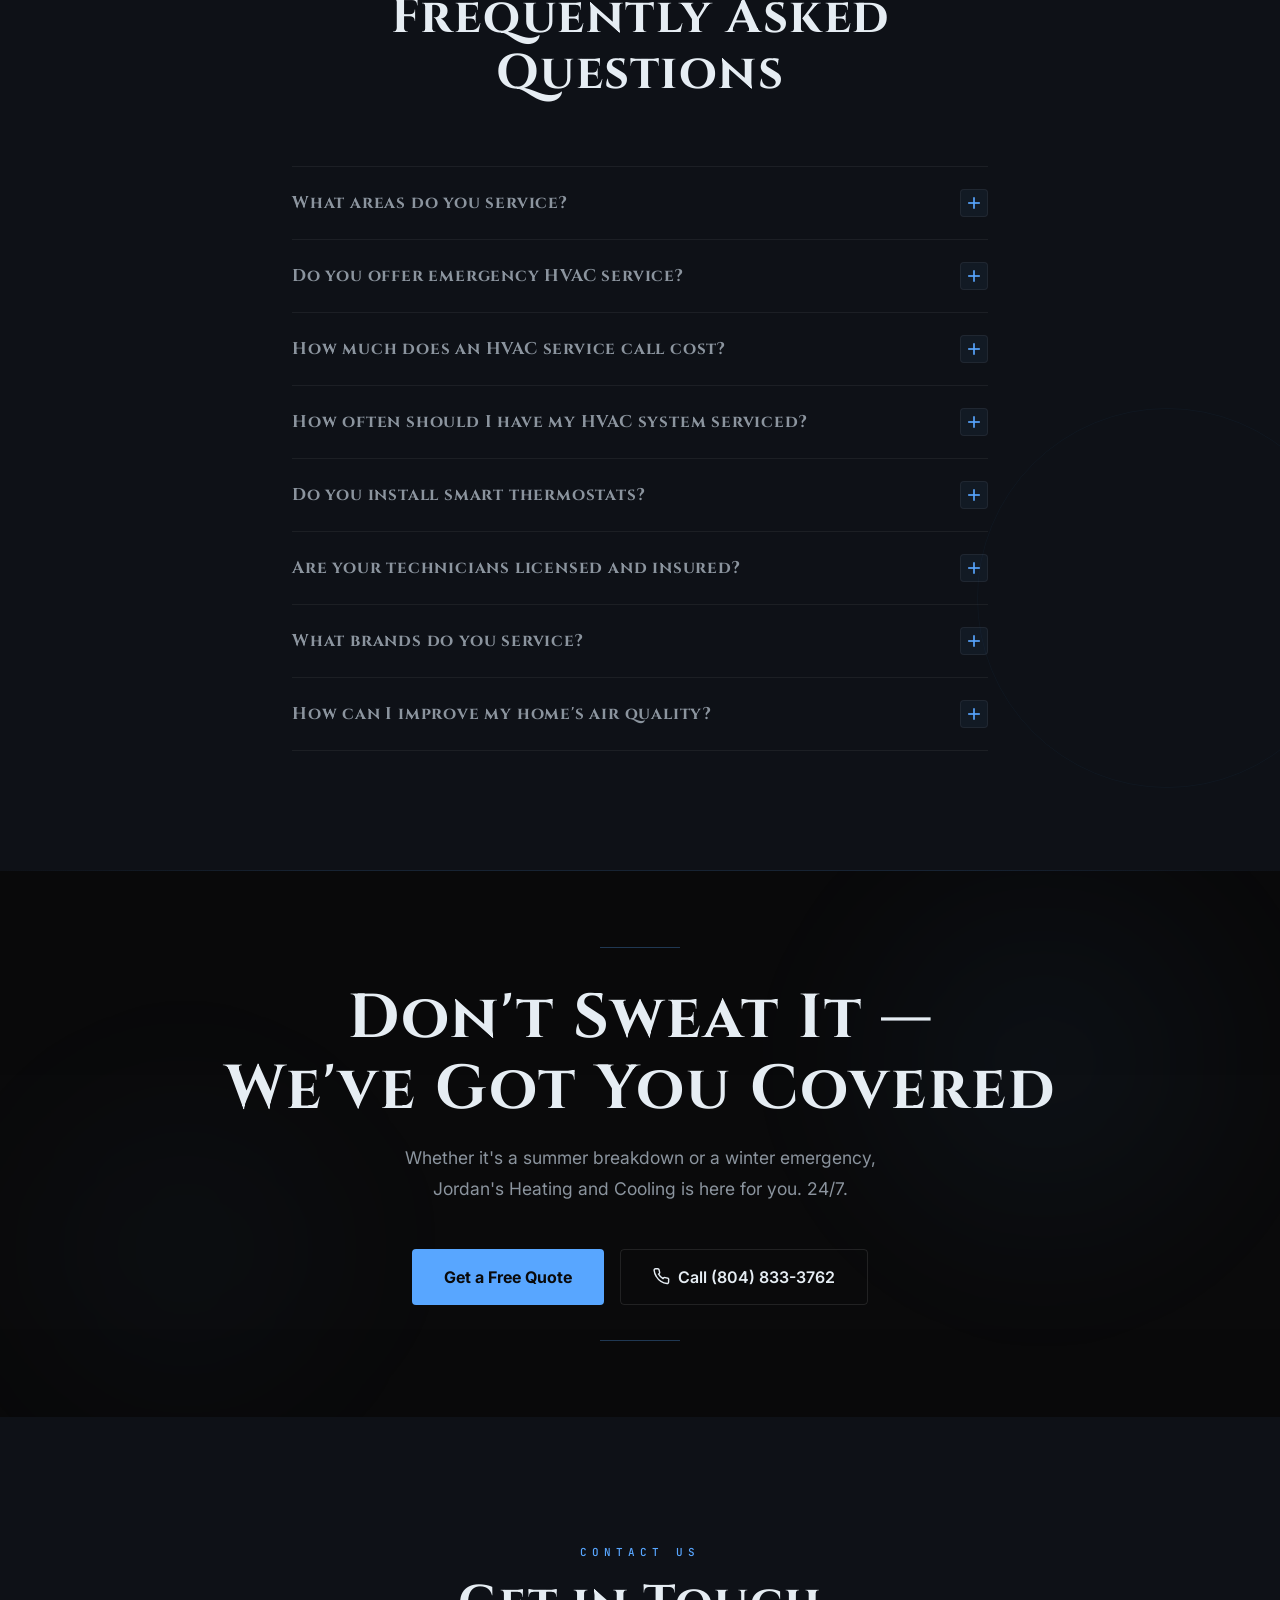
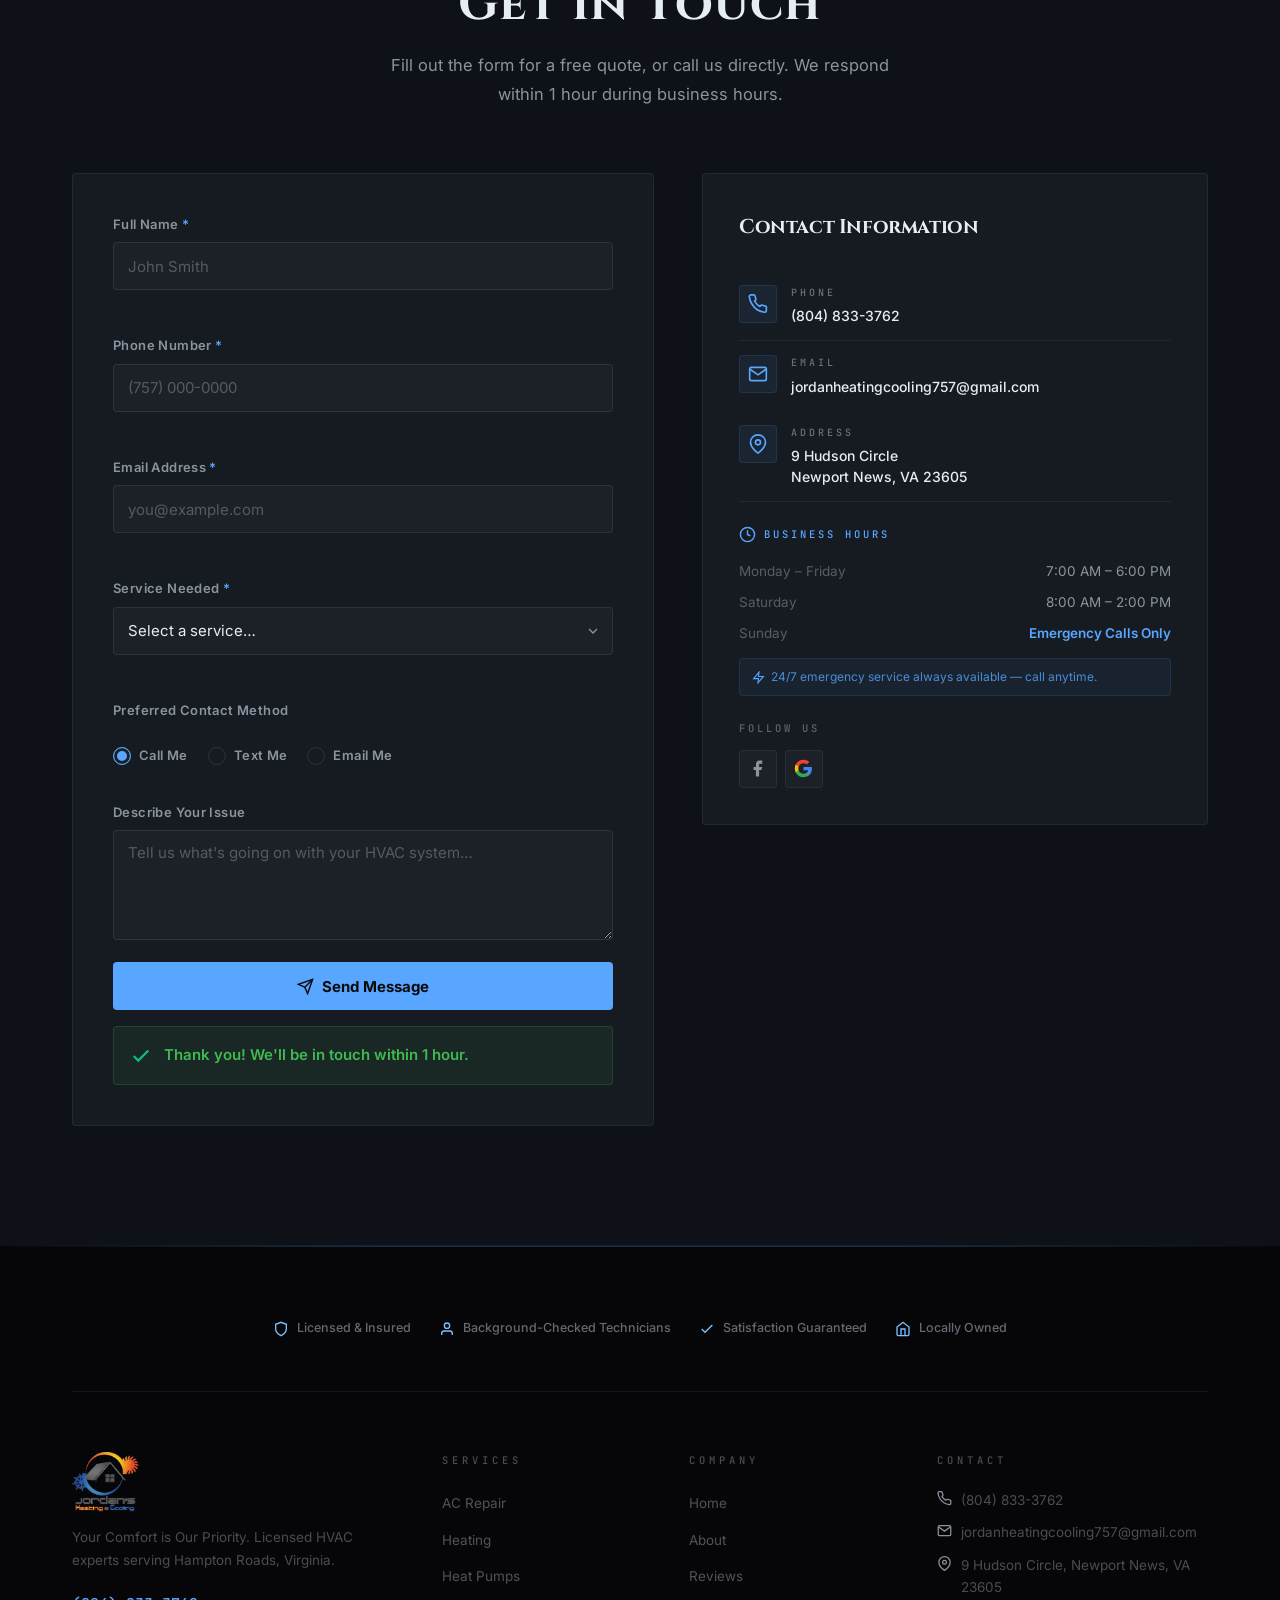
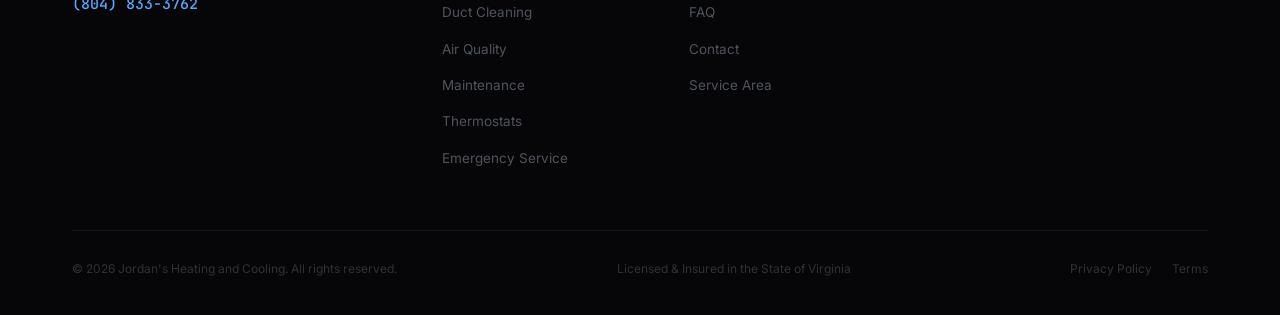
==== commit e373b307: "added lightbox to portfolio" ====
--- a/index.html
+++ b/index.html
@@ -72,8 +72,7 @@
   <header class="header" id="header">
     <nav class="nav" aria-label="Main navigation">
       <a href="#home" class="nav__brand" aria-label="Jordan's Heating and Cooling — home">
-        <svg width="22" height="22" viewBox="0 0 24 24" fill="none" stroke="#2563EB" stroke-width="2" stroke-linecap="round" aria-hidden="true"><circle cx="12" cy="12" r="3"/><path d="M12 2v3M12 19v3M4.22 4.22l2.12 2.12M17.66 17.66l2.12 2.12M2 12h3M19 12h3M4.22 19.78l2.12-2.12M17.66 6.34l2.12-2.12"/></svg>
-        <span>Jordan's Heating and Cooling</span>
+        <img src="logo_final.png" alt="Jordan's Heating and Cooling" class="nav__logo-img">
       </a>
 
       <ul class="nav__links" id="navLinks">
@@ -100,9 +99,12 @@
   <div class="drawer" id="drawer" aria-hidden="true" role="dialog" aria-modal="true" aria-label="Navigation menu">
     <div class="drawer__overlay" id="drawerOverlay"></div>
     <div class="drawer__panel">
-      <button class="drawer__close" id="drawerClose" aria-label="Close menu">
-        <svg width="24" height="24" viewBox="0 0 24 24" fill="none" stroke="currentColor" stroke-width="2"><line x1="18" y1="6" x2="6" y2="18"/><line x1="6" y1="6" x2="18" y2="18"/></svg>
-      </button>
+      <div class="drawer__head">
+        <img src="logo_final.png" alt="Jordan's Heating and Cooling" class="drawer__logo-img">
+        <button class="drawer__close" id="drawerClose" aria-label="Close menu">
+          <svg width="24" height="24" viewBox="0 0 24 24" fill="none" stroke="currentColor" stroke-width="2"><line x1="18" y1="6" x2="6" y2="18"/><line x1="6" y1="6" x2="18" y2="18"/></svg>
+        </button>
+      </div>
       <nav class="drawer__nav" aria-label="Mobile navigation">
         <a href="#home" class="drawer__link">Home</a>
         <a href="#services" class="drawer__link">Services</a>
@@ -266,9 +268,10 @@
         <div class="why-us__grid">
           <div class="why-us__img-wrap reveal-left">
             <img
-              src="Image 2.png"
-              alt="Jordan's Heating and Cooling HVAC technician servicing a unit in Hampton Roads"
+              src="HVAC Owner.png"
+              alt="Jordan's Heating and Cooling owner servicing a Goodman AC unit in Hampton Roads"
               loading="lazy"
+              style="object-fit:cover;object-position:center;"
             >
           </div>
           <div class="why-us__content reveal-right">
@@ -409,6 +412,94 @@
         </div>
       </div>
     </section>
+
+    <!-- ============================================================
+         OUR WORK — photo carousel
+    ============================================================ -->
+    <section id="our-work" class="section our-work">
+      <div class="container">
+        <div class="section-header reveal-up">
+          <p class="section-label">OUR WORK</p>
+          <h2 class="section-title">Quality You Can See</h2>
+          <p class="section-sub">Real jobs, real results — residential and commercial HVAC installs across Hampton Roads.</p>
+        </div>
+      </div>
+
+      <div class="work__wrap">
+
+        <button class="work__arrow work__arrow--prev" aria-label="Previous project">
+          <svg width="20" height="20" viewBox="0 0 24 24" fill="none" stroke="currentColor" stroke-width="2" stroke-linecap="round" aria-hidden="true"><polyline points="15 18 9 12 15 6"/></svg>
+        </button>
+
+        <div class="work__track" id="workTrack">
+
+          <div class="work-card">
+            <div class="work-card__img">
+              <img src="IMG1.png" alt="Central AC condenser installation" loading="lazy">
+            </div>
+            <div class="work-card__body">
+              <h3 class="work-card__title">Central AC Installation</h3>
+              <p class="work-card__desc">Brand new high-efficiency central air condenser installed for a Newport News homeowner.</p>
+            </div>
+          </div>
+
+          <div class="work-card">
+            <div class="work-card__img">
+              <img src="IMG 2.png" alt="Ameristar horizontal air handler installation in attic space" loading="lazy">
+            </div>
+            <div class="work-card__body">
+              <h3 class="work-card__title">Ameristar Air Handler Install</h3>
+              <p class="work-card__desc">Horizontal Ameristar air handler installed in an attic space, fully connected with ductwork and condensate drainage.</p>
+            </div>
+          </div>
+
+          <div class="work-card">
+            <div class="work-card__img">
+              <img src="IMG3.png" alt="Goodman AC system replacement on concrete pad" loading="lazy">
+            </div>
+            <div class="work-card__body">
+              <h3 class="work-card__title">Goodman AC System Replacement</h3>
+              <p class="work-card__desc">New Goodman central air conditioning unit installed on a custom concrete pad — quiet and energy-efficient.</p>
+            </div>
+          </div>
+
+          <div class="work-card">
+            <div class="work-card__img">
+              <img src="IMG4.png" alt="Air handler installation in utility closet" loading="lazy">
+            </div>
+            <div class="work-card__body">
+              <h3 class="work-card__title">Air Handler Installation</h3>
+              <p class="work-card__desc">Indoor air handler unit fitted in a residential utility closet, wired and ready for peak performance.</p>
+            </div>
+          </div>
+
+          <div class="work-card">
+            <div class="work-card__img">
+              <img src="IMG5.png" alt="Daikin mini-split outdoor unit installation" loading="lazy">
+            </div>
+            <div class="work-card__body">
+              <h3 class="work-card__title">Daikin Mini-Split System</h3>
+              <p class="work-card__desc">Ductless Daikin mini-split outdoor unit — perfect for zone-controlled comfort without ductwork.</p>
+            </div>
+          </div>
+
+        </div>
+
+        <button class="work__arrow work__arrow--next" aria-label="Next project">
+          <svg width="20" height="20" viewBox="0 0 24 24" fill="none" stroke="currentColor" stroke-width="2" stroke-linecap="round" aria-hidden="true"><polyline points="9 18 15 12 9 6"/></svg>
+        </button>
+
+      </div>
+
+      <div class="work__dots" id="workDots" role="tablist" aria-label="Project navigation">
+        <button class="work__dot is-active" role="tab" aria-selected="true"  aria-label="Project 1"></button>
+        <button class="work__dot"            role="tab" aria-selected="false" aria-label="Project 2"></button>
+        <button class="work__dot"            role="tab" aria-selected="false" aria-label="Project 3"></button>
+        <button class="work__dot"            role="tab" aria-selected="false" aria-label="Project 4"></button>
+        <button class="work__dot"            role="tab" aria-selected="false" aria-label="Project 5"></button>
+      </div>
+    </section>
+
 
     <!-- ============================================================
          SERVICE AREA
@@ -737,8 +828,7 @@
       <div class="footer__grid">
         <div class="footer__col footer__col--brand">
           <div class="footer__logo">
-            <svg width="19" height="19" viewBox="0 0 24 24" fill="none" stroke="#38BDF8" stroke-width="2" stroke-linecap="round" aria-hidden="true"><circle cx="12" cy="12" r="3"/><path d="M12 2v3M12 19v3M4.22 4.22l2.12 2.12M17.66 17.66l2.12 2.12M2 12h3M19 12h3M4.22 19.78l2.12-2.12M17.66 6.34l2.12-2.12"/></svg>
-            Jordan's Heating and Cooling
+            <img src="logo_final.png" alt="Jordan's Heating and Cooling" class="footer__logo-img">
           </div>
           <p>Your Comfort is Our Priority. Licensed HVAC experts serving Hampton Roads, Virginia.</p>
           <a href="tel:8048333762" class="footer__phone">(804) 833-3762</a>
@@ -829,6 +919,34 @@
     <svg width="19" height="19" viewBox="0 0 24 24" fill="none" stroke="currentColor" stroke-width="2.5" aria-hidden="true"><line x1="12" y1="19" x2="12" y2="5"/><polyline points="5 12 12 5 19 12"/></svg>
   </button>
 
+  <!-- ============================================================
+       WORK LIGHTBOX — fullscreen image viewer
+  ============================================================ -->
+  <div class="lb" id="lightbox" role="dialog" aria-modal="true" aria-label="Project viewer" aria-hidden="true">
+    <div class="lb__overlay" id="lbOverlay"></div>
+
+    <button class="lb__close" id="lbClose" aria-label="Close viewer">
+      <svg width="22" height="22" viewBox="0 0 24 24" fill="none" stroke="currentColor" stroke-width="2" stroke-linecap="round" aria-hidden="true"><line x1="18" y1="6" x2="6" y2="18"/><line x1="6" y1="6" x2="18" y2="18"/></svg>
+    </button>
+
+    <button class="lb__nav lb__nav--prev" id="lbPrev" aria-label="Previous project">
+      <svg width="22" height="22" viewBox="0 0 24 24" fill="none" stroke="currentColor" stroke-width="2.5" stroke-linecap="round" aria-hidden="true"><polyline points="15 18 9 12 15 6"/></svg>
+    </button>
+
+    <div class="lb__stage">
+      <img class="lb__img" id="lbImg" src="" alt="">
+      <div class="lb__info">
+        <h3 class="lb__title" id="lbTitle"></h3>
+        <p class="lb__desc" id="lbDesc"></p>
+        <p class="lb__counter" id="lbCounter" aria-live="polite"></p>
+      </div>
+    </div>
+
+    <button class="lb__nav lb__nav--next" id="lbNext" aria-label="Next project">
+      <svg width="22" height="22" viewBox="0 0 24 24" fill="none" stroke="currentColor" stroke-width="2.5" stroke-linecap="round" aria-hidden="true"><polyline points="9 18 15 12 9 6"/></svg>
+    </button>
+  </div>
+
   <div class="cursor-glow" id="cursorGlow" aria-hidden="true"></div>
   <script src="script.js"></script>
 </body>
--- a/styles.css
+++ b/styles.css
@@ -1984,3 +1984,333 @@
   white-space: nowrap;
   border: 0;
 }
+
+/* ============================================================
+   LOGO IMAGES — navbar, drawer, footer
+   ============================================================ */
+.nav__logo-img {
+  height: 50px;
+  width: auto;
+  display: block;
+}
+
+.drawer__head {
+  display: flex;
+  align-items: center;
+  justify-content: space-between;
+  margin-bottom: 16px;
+}
+.drawer__head .drawer__close {
+  align-self: center;
+  margin-bottom: 0;
+}
+.drawer__logo-img {
+  height: 40px;
+  width: auto;
+  display: block;
+}
+
+.footer__logo-img {
+  height: 60px;
+  width: auto;
+  display: block;
+}
+
+/* ============================================================
+   OUR WORK — photo carousel
+   ============================================================ */
+.our-work {
+  background: var(--bg-root);
+  padding-bottom: 80px;
+}
+
+/* Carousel outer wrapper: arrows + scrollable track */
+.work__wrap {
+  position: relative;
+  display: flex;
+  align-items: center;
+  max-width: 1360px;
+  margin: 0 auto;
+  padding: 0 60px;
+}
+
+/* Horizontally scrollable card track */
+.work__track {
+  flex: 1;
+  display: flex;
+  gap: 20px;
+  overflow-x: auto;
+  scroll-snap-type: x mandatory;
+  scroll-behavior: smooth;
+  -webkit-overflow-scrolling: touch;
+  scrollbar-width: none;
+  padding: 12px 4px 32px;
+}
+.work__track::-webkit-scrollbar { display: none; }
+
+/* Individual project card */
+.work-card {
+  flex: 0 0 min(360px, 80vw);
+  scroll-snap-align: center;
+  background: var(--bg-surface);
+  border: 1px solid var(--border);
+  border-radius: var(--rad-sm);
+  overflow: hidden;
+  transition: transform var(--t) var(--ease), box-shadow var(--t) var(--ease), border-color var(--t) var(--ease);
+}
+.work-card:hover {
+  transform: translateY(-6px);
+  box-shadow: var(--sh-lg), var(--glow-sm);
+  border-color: rgba(88,166,255,0.25);
+}
+
+/* Card image — 4:3 aspect ratio */
+.work-card__img {
+  aspect-ratio: 4 / 3;
+  overflow: hidden;
+  background: var(--bg-raised);
+  position: relative;
+}
+.work-card__img img {
+  width: 100%;
+  height: 100%;
+  object-fit: cover;
+  display: block;
+  transition: transform 0.6s var(--ease);
+}
+.work-card:hover .work-card__img img {
+  transform: scale(1.06);
+}
+
+/* Card text body */
+.work-card__body {
+  padding: 18px 20px 22px;
+  border-top: 1px solid var(--border);
+}
+.work-card__title {
+  font-family: var(--font-head);
+  font-size: 16px;
+  font-weight: 700;
+  color: var(--text);
+  margin-bottom: 7px;
+  letter-spacing: 0.5px;
+  line-height: 1.3;
+}
+.work-card__desc {
+  font-size: 13px;
+  color: var(--muted);
+  line-height: 1.65;
+  margin: 0;
+}
+
+/* Prev / Next arrow buttons */
+.work__arrow {
+  flex-shrink: 0;
+  width: 44px;
+  height: 44px;
+  border-radius: var(--rad-sm);
+  background: var(--bg-surface);
+  border: 1px solid var(--border-mid);
+  color: var(--blue);
+  display: flex;
+  align-items: center;
+  justify-content: center;
+  transition: background var(--t), border-color var(--t), transform var(--t) var(--ease), box-shadow var(--t) var(--ease);
+  z-index: 2;
+}
+.work__arrow:hover {
+  background: rgba(88,166,255,0.10);
+  border-color: rgba(88,166,255,0.4);
+  transform: scale(1.08);
+  box-shadow: var(--glow-sm);
+}
+.work__arrow--prev { margin-right: 12px; }
+.work__arrow--next { margin-left: 12px; }
+
+/* Dot pagination */
+.work__dots {
+  display: flex;
+  justify-content: center;
+  align-items: center;
+  gap: 8px;
+  margin-top: 4px;
+  padding-bottom: 8px;
+}
+.work__dot {
+  width: 8px;
+  height: 8px;
+  border-radius: 50%;
+  background: rgba(88,166,255,0.18);
+  border: 1px solid rgba(88,166,255,0.25);
+  padding: 0;
+  transition: background var(--t) var(--ease), width var(--t) var(--ease), border-color var(--t) var(--ease), border-radius var(--t) var(--ease);
+}
+.work__dot.is-active {
+  background: var(--blue);
+  width: 24px;
+  border-radius: var(--rad-pill);
+  border-color: var(--blue);
+}
+.work__dot:hover:not(.is-active) {
+  background: rgba(88,166,255,0.4);
+}
+
+/* Cards are clickable */
+.work-card { cursor: pointer; }
+
+/* Hide arrows on mobile — swipe handles navigation */
+@media (max-width: 640px) {
+  .work__arrow { display: none; }
+  .work__wrap  { padding: 0 16px; }
+}
+
+/* ============================================================
+   WORK LIGHTBOX — fullscreen image viewer
+   ============================================================ */
+.lb {
+  position: fixed;
+  inset: 0;
+  z-index: 8000;
+  display: flex;
+  align-items: center;
+  justify-content: center;
+  padding: 20px 84px;
+  opacity: 0;
+  visibility: hidden;
+  transition: opacity 0.28s ease, visibility 0.28s ease;
+}
+.lb.is-open {
+  opacity: 1;
+  visibility: visible;
+}
+
+/* Dark backdrop */
+.lb__overlay {
+  position: absolute;
+  inset: 0;
+  background: rgba(0, 0, 0, 0.92);
+  cursor: pointer;
+  z-index: 0;
+}
+
+/* X close button — top right */
+.lb__close {
+  position: fixed;
+  top: 20px;
+  right: 20px;
+  z-index: 3;
+  width: 48px;
+  height: 48px;
+  border-radius: 50%;
+  background: rgba(22, 27, 34, 0.85);
+  border: 1px solid rgba(121, 192, 255, 0.35);
+  color: var(--ice);
+  display: flex;
+  align-items: center;
+  justify-content: center;
+  backdrop-filter: blur(10px);
+  -webkit-backdrop-filter: blur(10px);
+  transition: background var(--t), border-color var(--t), transform var(--t) var(--ease);
+}
+.lb__close:hover {
+  background: rgba(88, 166, 255, 0.18);
+  border-color: rgba(121, 192, 255, 0.65);
+  transform: scale(1.12) rotate(90deg);
+}
+
+/* Centered stage: image + text */
+.lb__stage {
+  position: relative;
+  z-index: 1;
+  display: flex;
+  flex-direction: column;
+  align-items: center;
+  text-align: center;
+  max-width: 90vw;
+  pointer-events: none;
+}
+
+/* Main image */
+.lb__img {
+  max-width: 90vw;
+  max-height: 70vh;
+  width: auto;
+  height: auto;
+  object-fit: contain;
+  border-radius: var(--rad-sm);
+  display: block;
+  box-shadow: 0 12px 72px rgba(0, 0, 0, 0.75);
+  transition: transform 0.32s var(--ease), opacity 0.32s var(--ease);
+}
+
+/* Info below image */
+.lb__info {
+  margin-top: 22px;
+  max-width: 560px;
+  padding: 0 8px;
+}
+.lb__title {
+  font-family: var(--font-head);
+  font-size: clamp(18px, 2.6vw, 26px);
+  font-weight: 700;
+  color: var(--text);
+  letter-spacing: 1.5px;
+  margin-bottom: 9px;
+  line-height: 1.2;
+}
+.lb__desc {
+  font-family: var(--font-body);
+  font-size: 15px;
+  color: var(--muted);
+  line-height: 1.72;
+  margin: 0;
+}
+.lb__counter {
+  font-family: var(--font-mono);
+  font-size: 10px;
+  letter-spacing: 4px;
+  text-transform: uppercase;
+  color: rgba(88, 166, 255, 0.5);
+  margin-top: 14px;
+}
+
+/* Left / Right navigation arrows */
+.lb__nav {
+  position: fixed;
+  top: 50%;
+  transform: translateY(-50%);
+  z-index: 3;
+  width: 52px;
+  height: 52px;
+  border-radius: var(--rad-sm);
+  background: rgba(14, 17, 23, 0.78);
+  border: 1px solid rgba(88, 166, 255, 0.22);
+  color: var(--blue);
+  display: flex;
+  align-items: center;
+  justify-content: center;
+  backdrop-filter: blur(10px);
+  -webkit-backdrop-filter: blur(10px);
+  transition: background var(--t), border-color var(--t), box-shadow var(--t);
+}
+.lb__nav:hover {
+  background: rgba(88, 166, 255, 0.12);
+  border-color: rgba(88, 166, 255, 0.45);
+  box-shadow: var(--glow-sm);
+}
+.lb__nav:active { transform: translateY(-50%) scale(0.92); }
+.lb__nav--prev { left: 20px; }
+.lb__nav--next { right: 20px; }
+
+/* Mobile */
+@media (max-width: 640px) {
+  .lb { padding: 72px 52px 24px; align-items: flex-start; }
+  .lb__stage { max-width: 100vw; }
+  .lb__img   { max-width: calc(100vw - 104px); max-height: 52vh; }
+  .lb__close { top: 14px; right: 14px; width: 44px; height: 44px; }
+  .lb__nav   { width: 44px; height: 44px; }
+  .lb__nav--prev { left: 4px; }
+  .lb__nav--next { right: 4px; }
+  .lb__info  { margin-top: 16px; }
+  .lb__desc  { font-size: 13px; }
+}
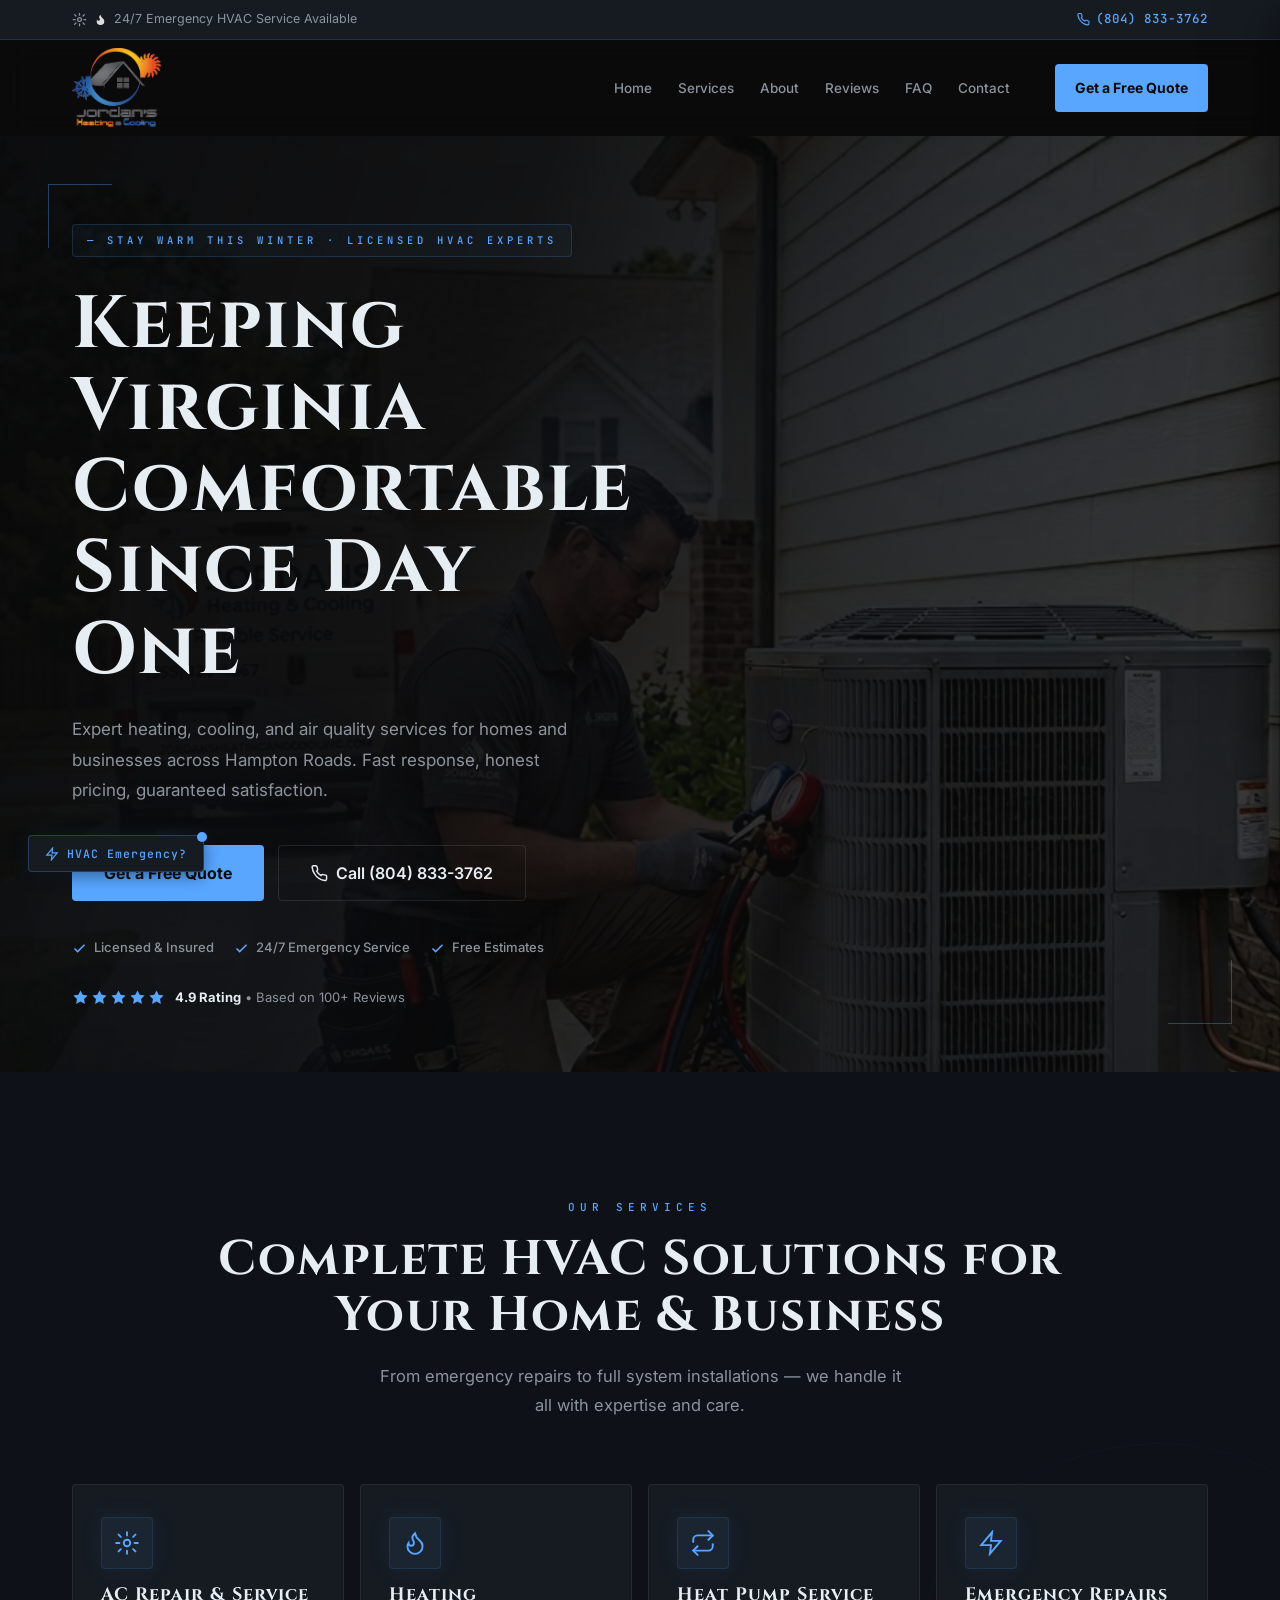
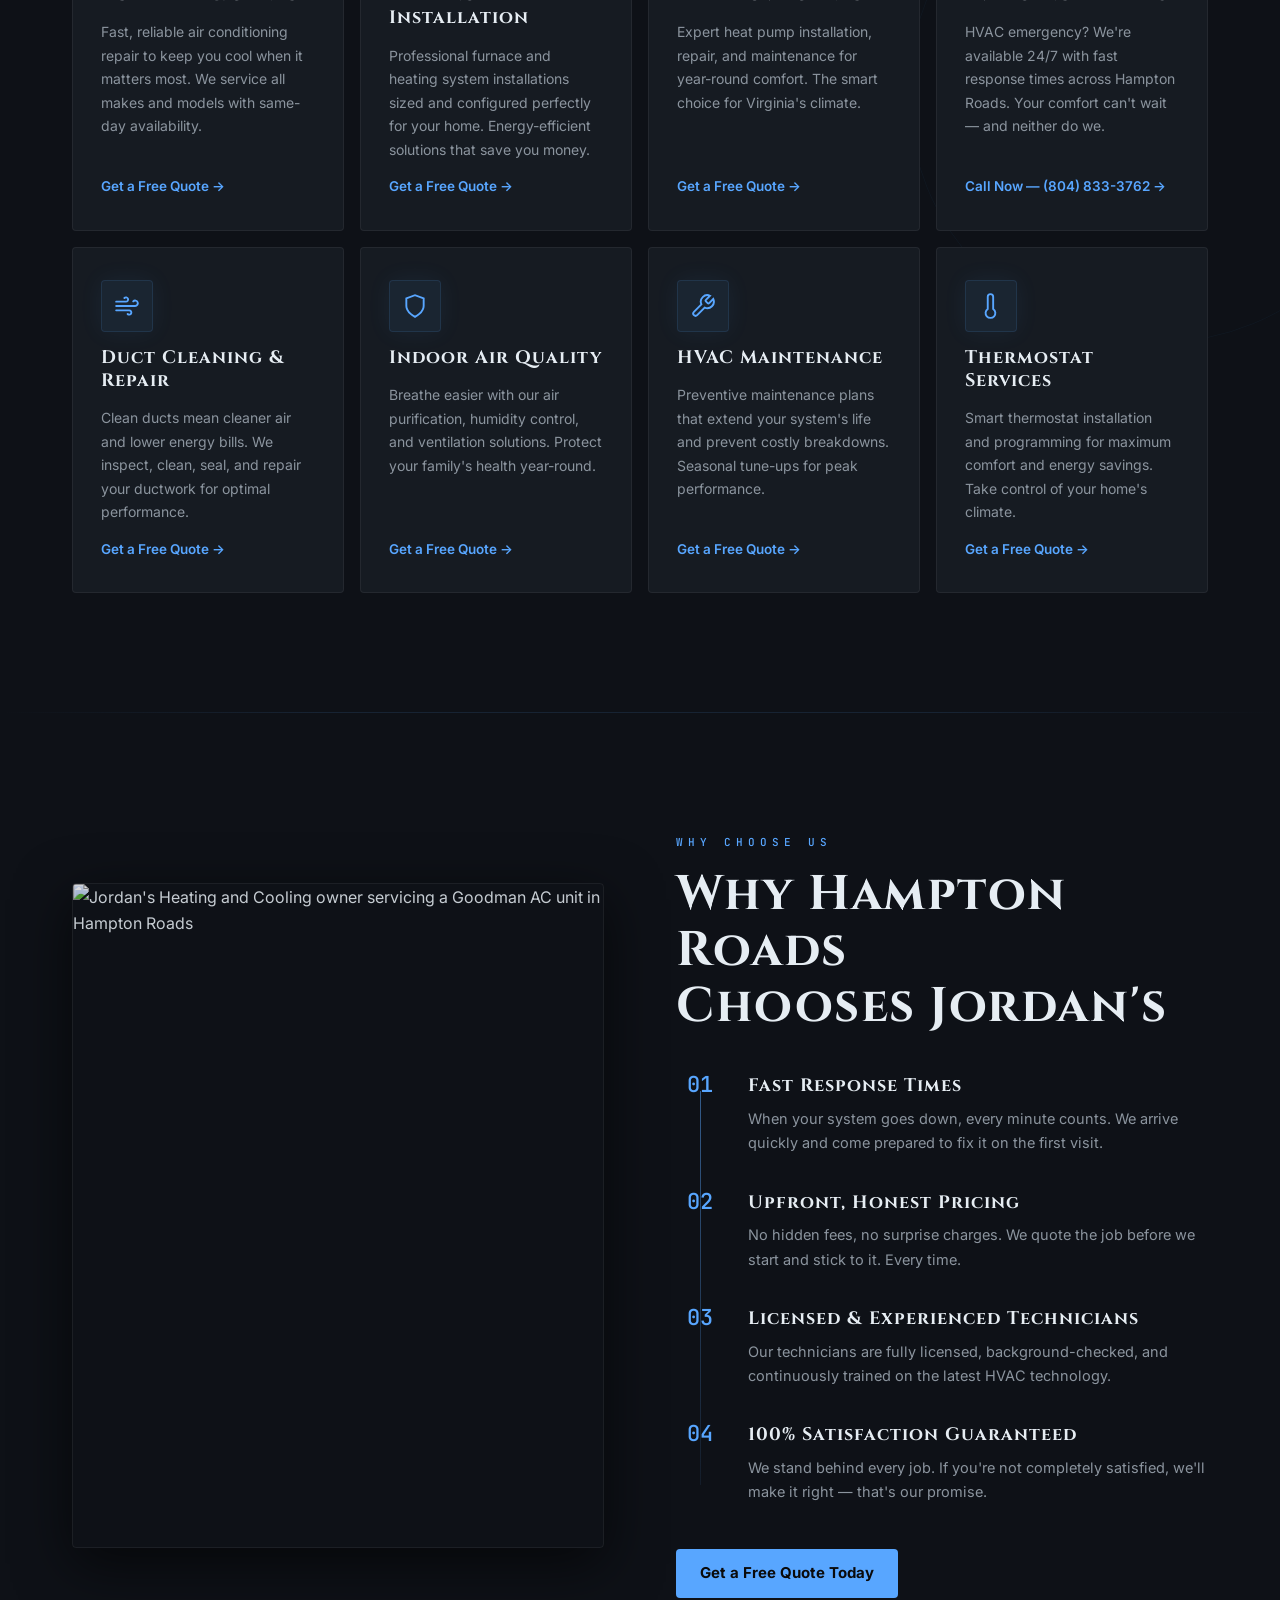
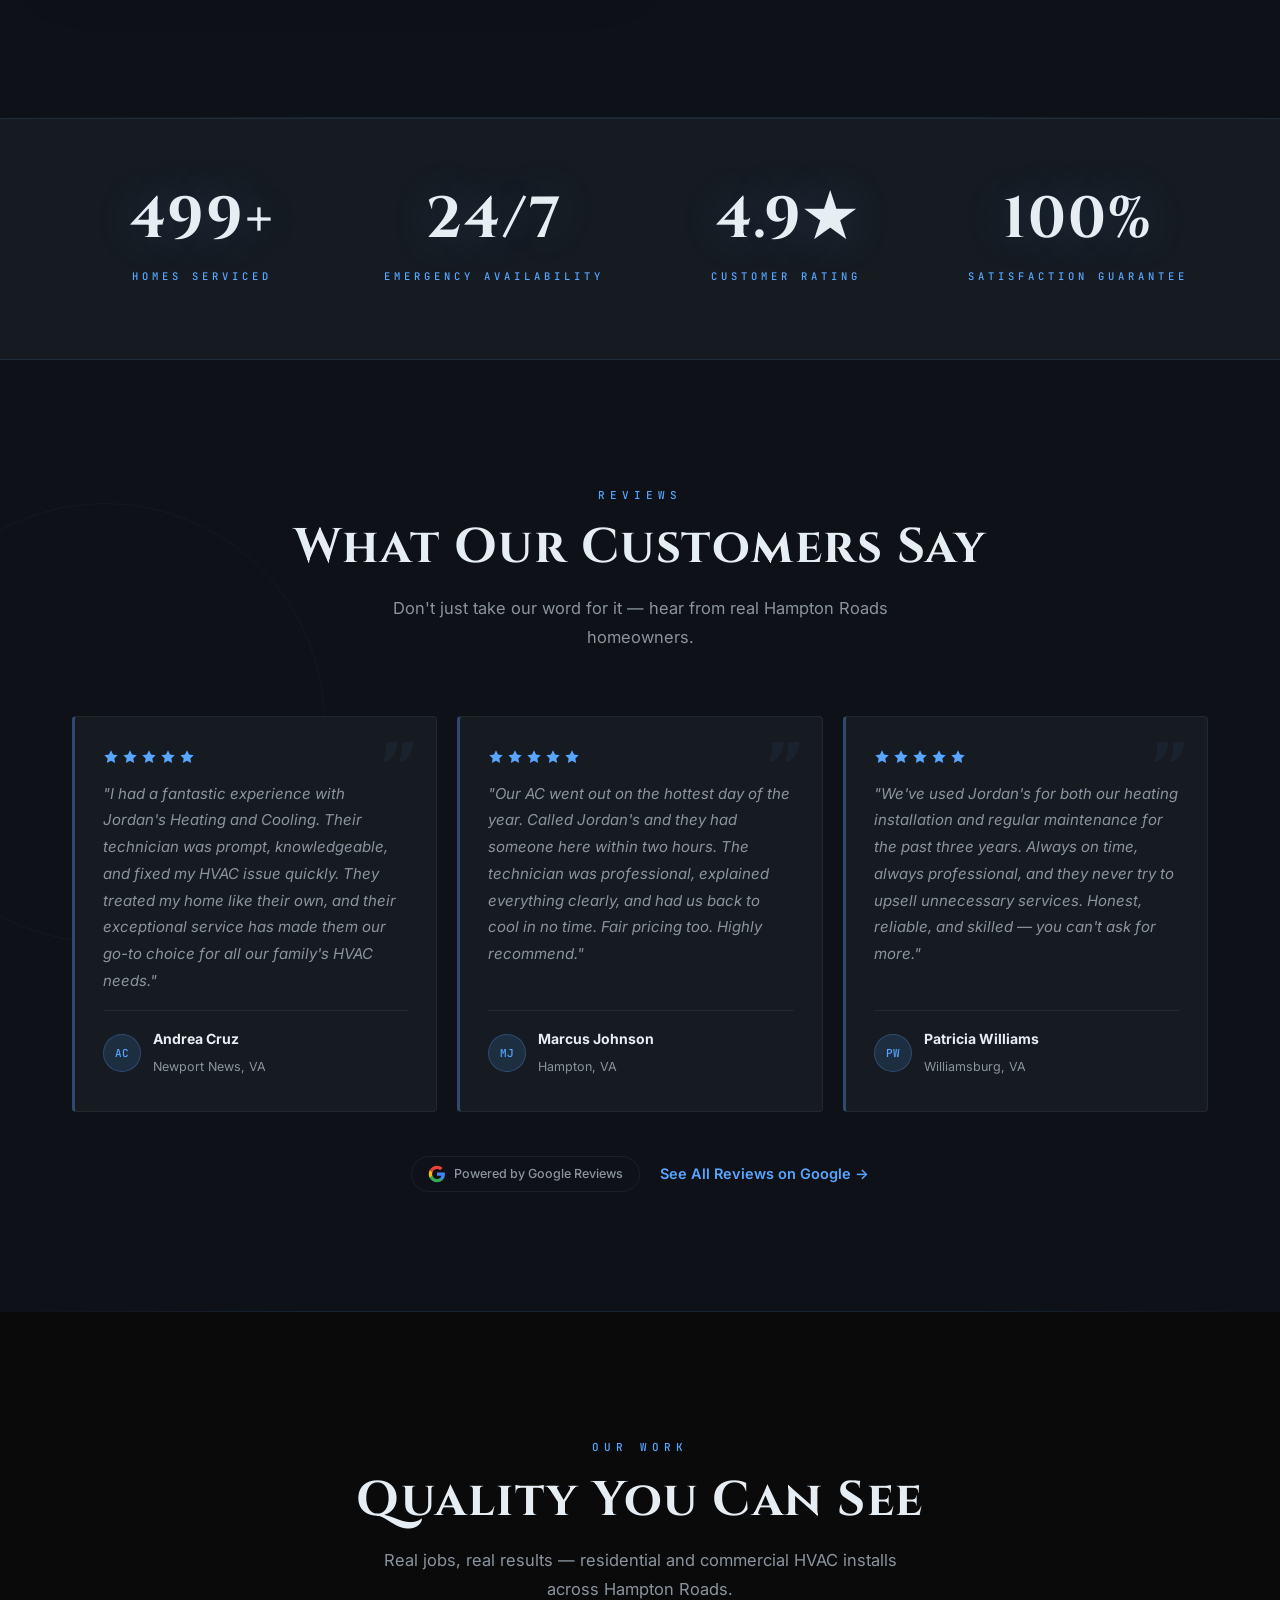
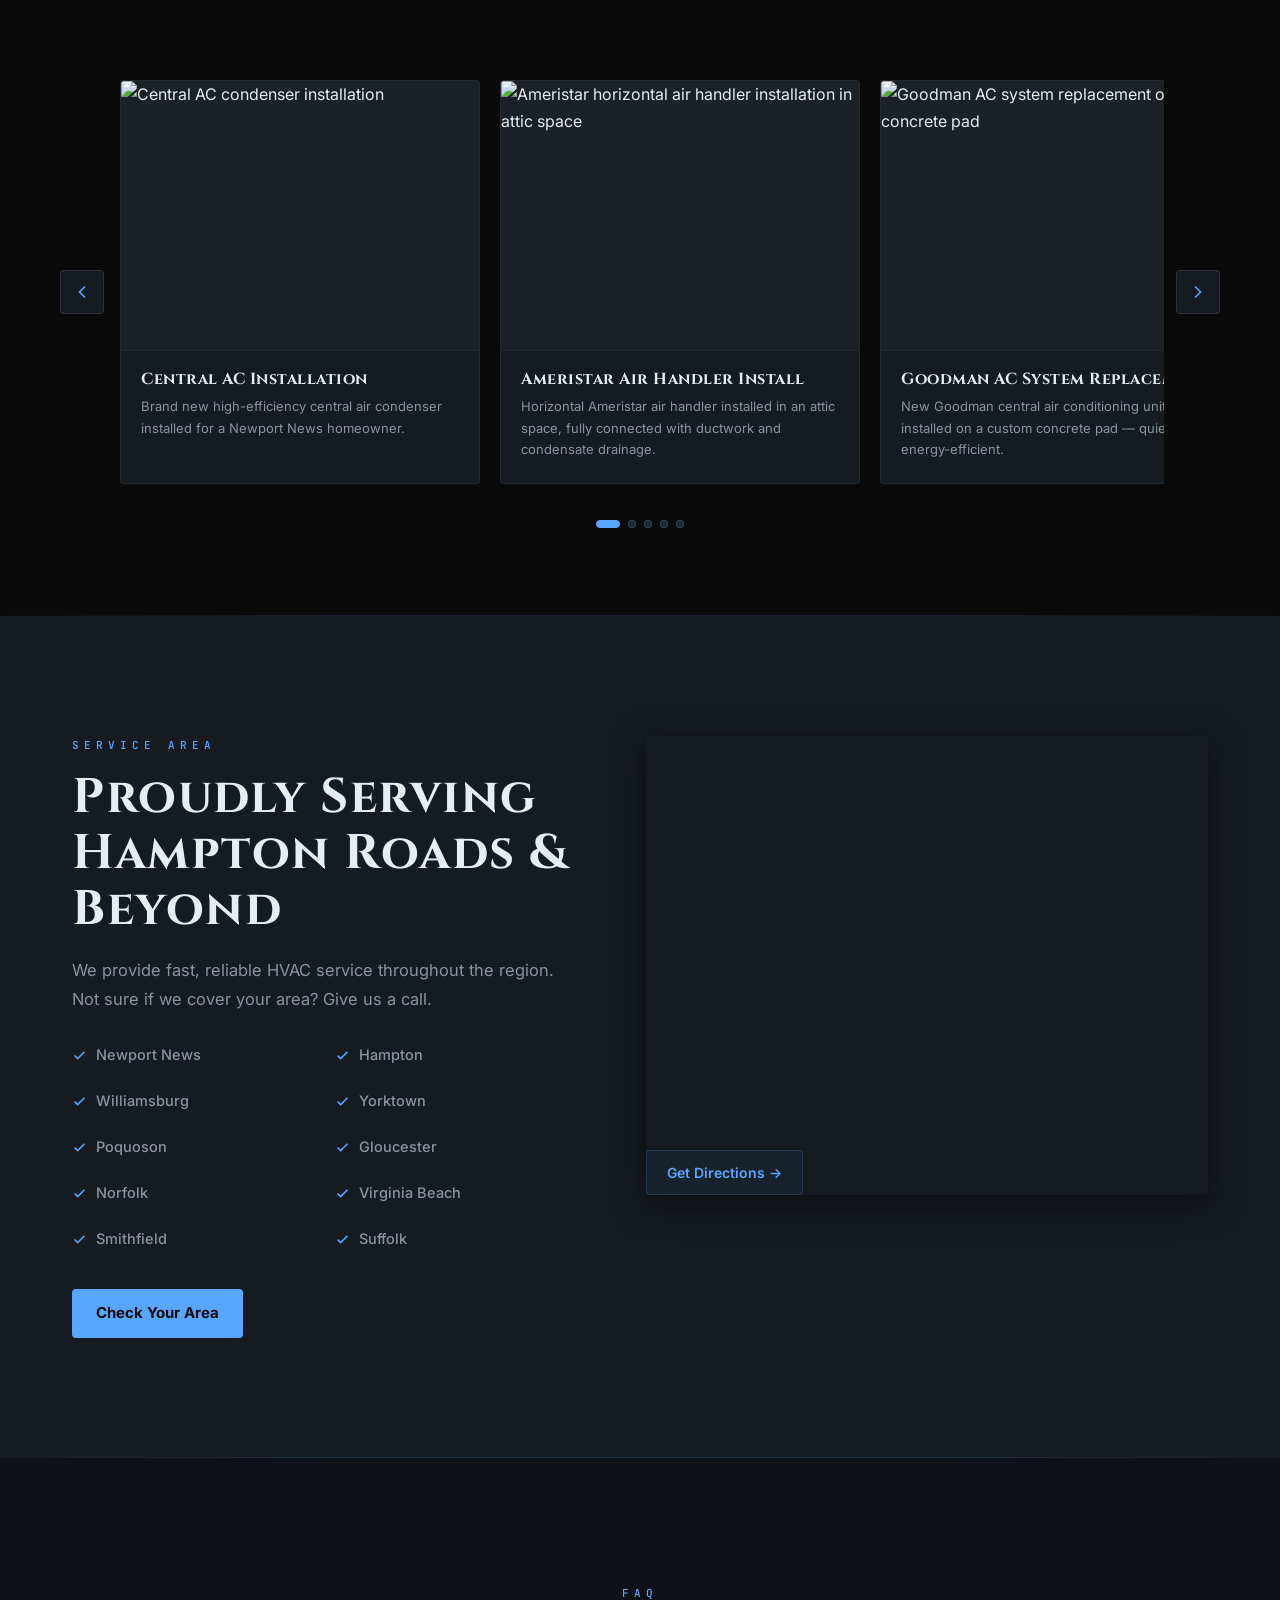
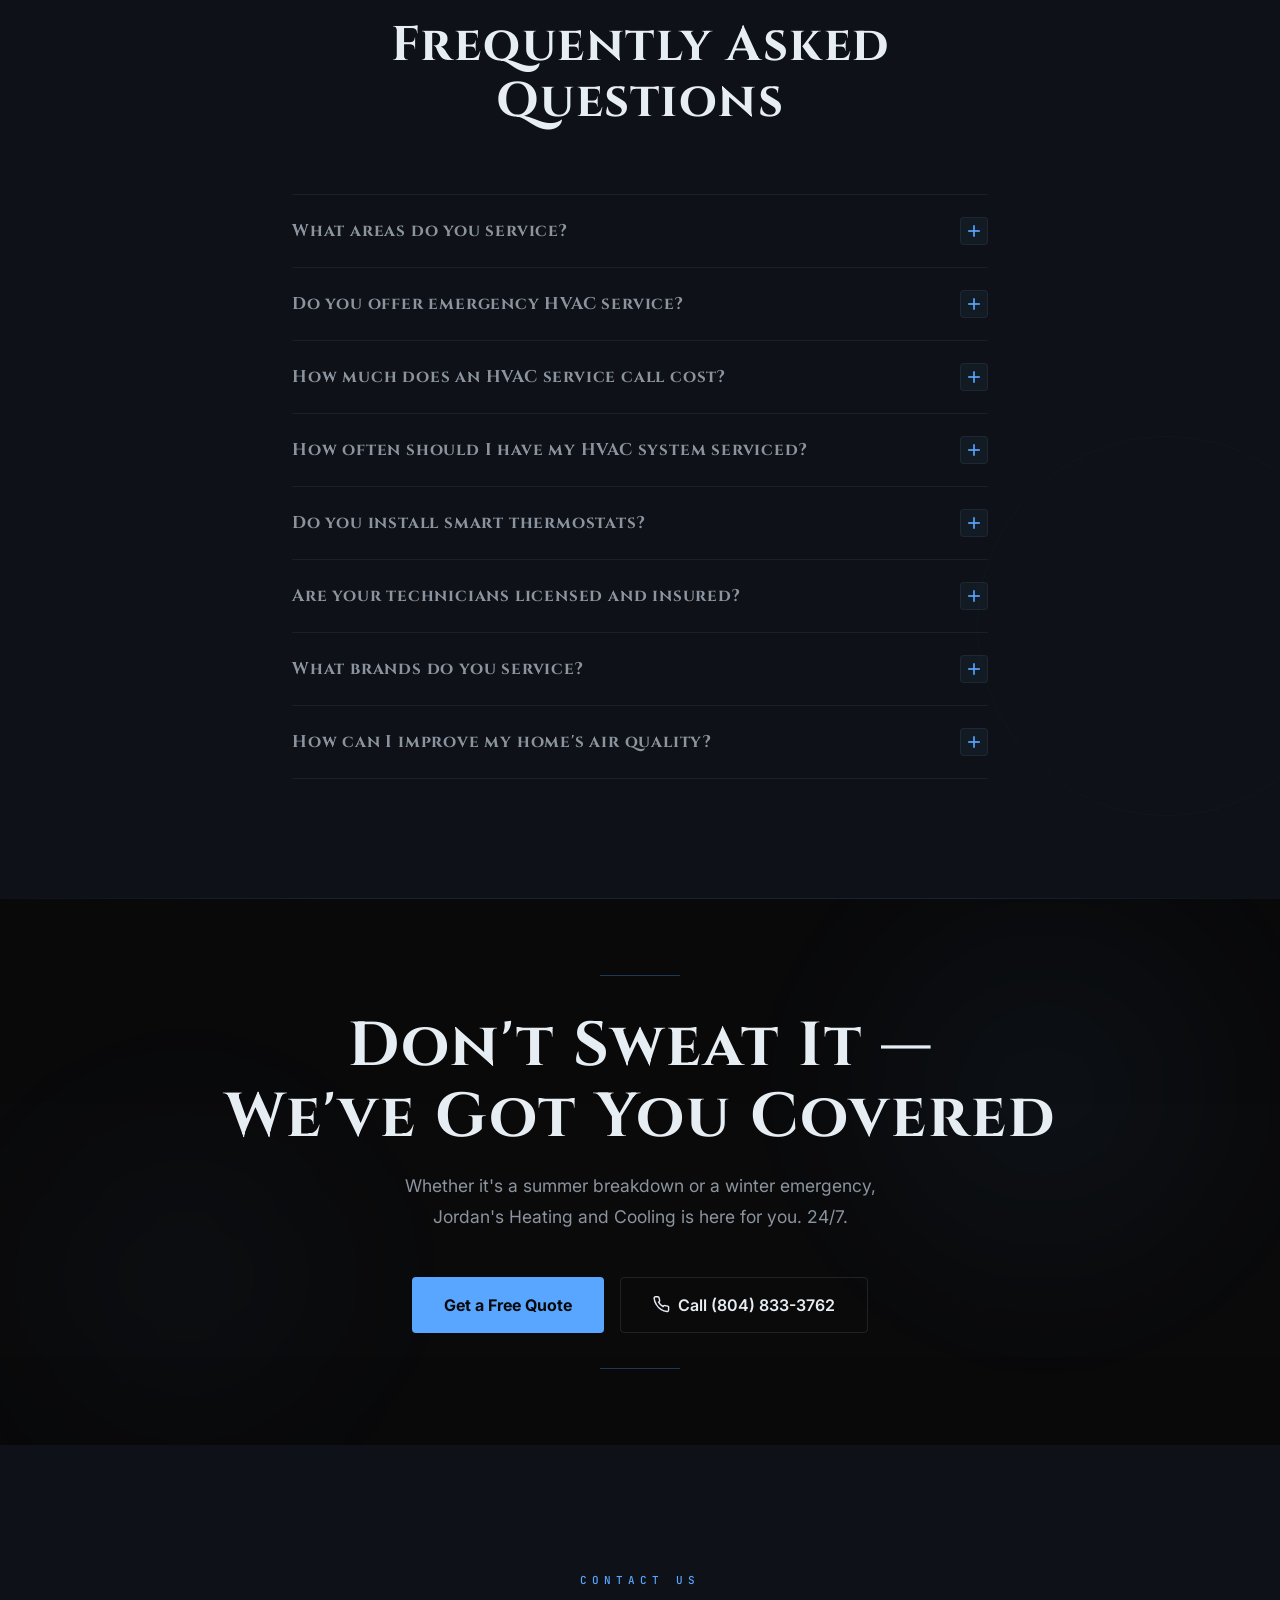
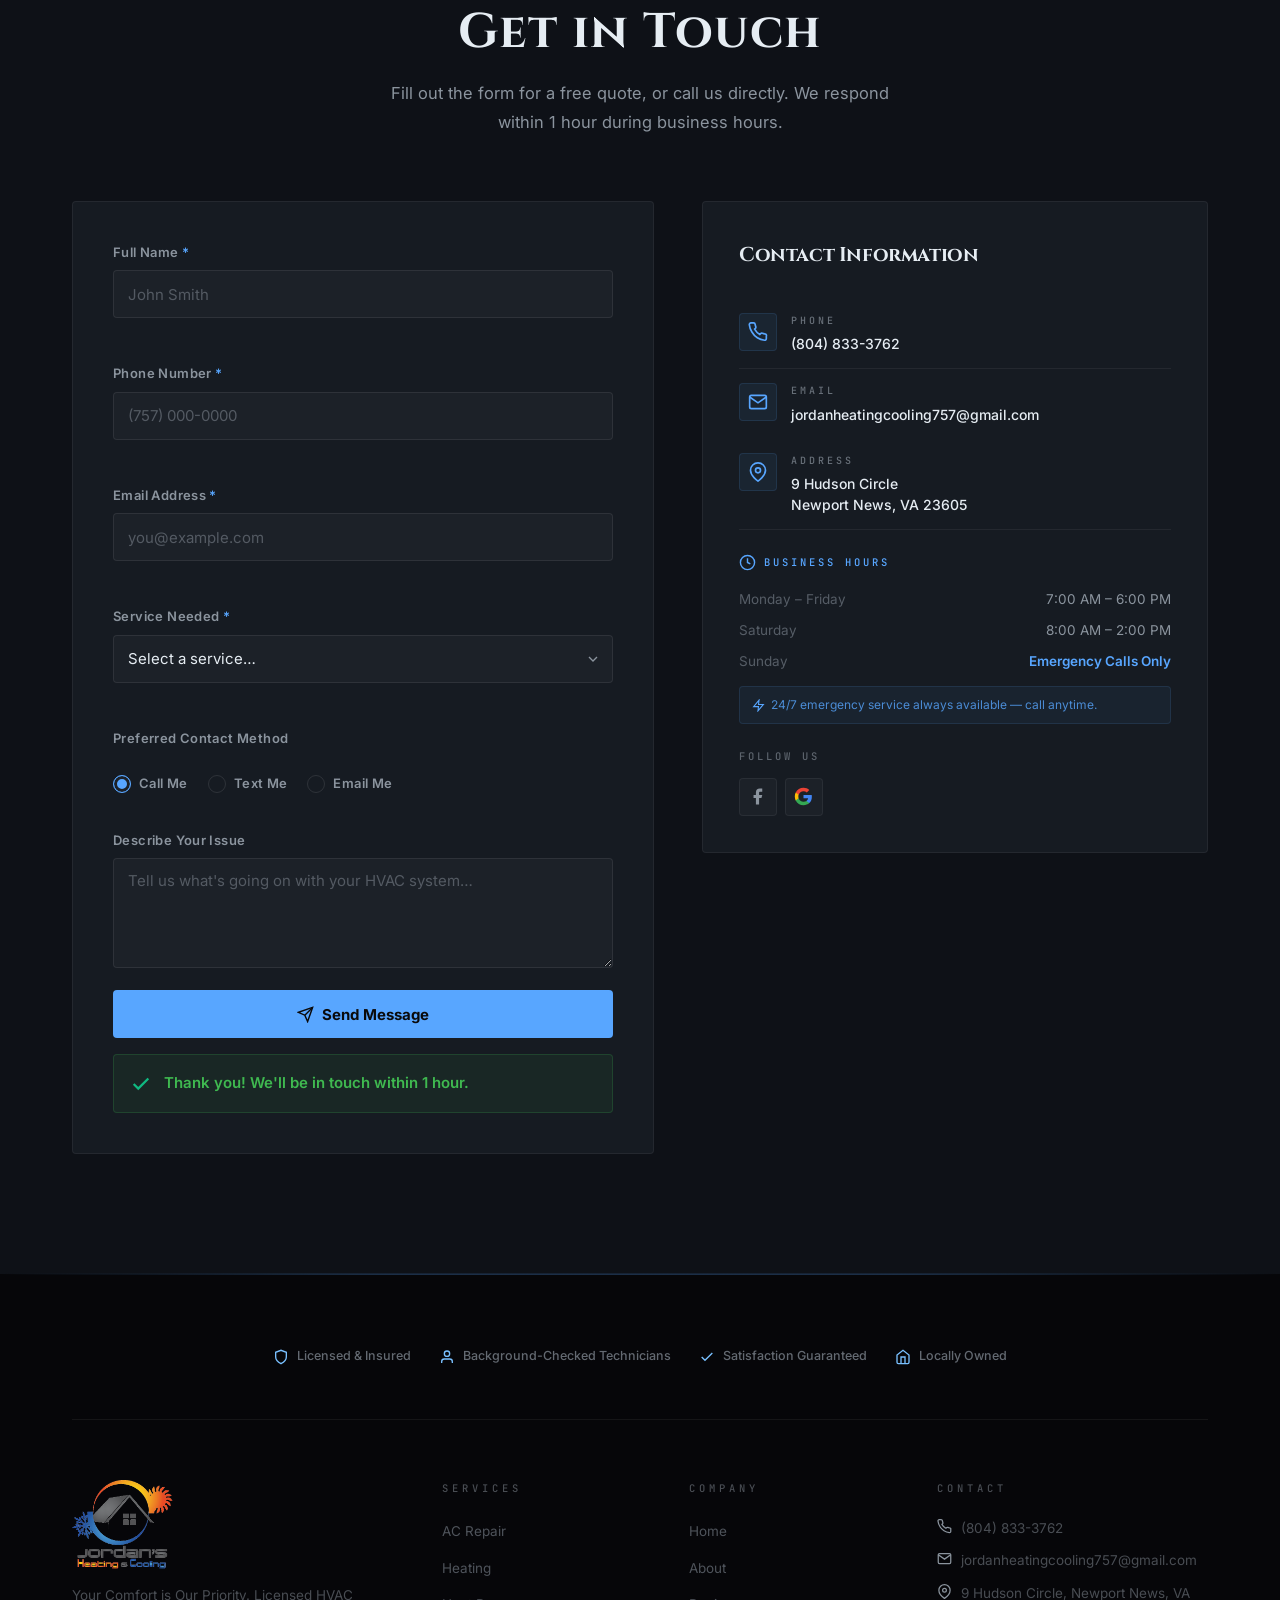
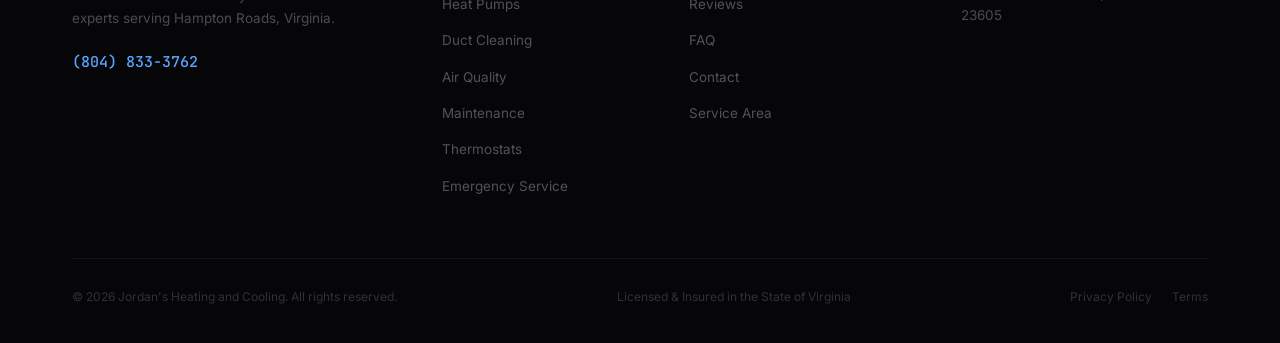
==== commit 0f721809: "added favicon and social share image" ====
--- a/index.html
+++ b/index.html
@@ -6,13 +6,26 @@
   <title>Jordan's Heating and Cooling | HVAC Services in Newport News & Hampton Roads, VA</title>
   <meta name="description" content="Expert heating, cooling, and air quality services in Hampton Roads, Virginia. 24/7 emergency HVAC repair. Free estimates. Call (804) 833-3762.">
 
+  <!-- Favicons -->
+  <link rel="icon" type="image/x-icon" href="./favicon.ico">
+  <link rel="icon" type="image/png" sizes="32x32" href="./favicon-32.png">
+  <link rel="apple-touch-icon" sizes="180x180" href="./apple-touch-icon.png">
+
   <!-- Open Graph -->
   <meta property="og:title" content="Jordan's Heating and Cooling | HVAC Services in Hampton Roads, VA">
-  <meta property="og:description" content="Expert heating, cooling, and air quality services in Hampton Roads, Virginia. 24/7 emergency HVAC repair. Free estimates. Call (804) 833-3762.">
+  <meta property="og:description" content="Expert heating, cooling, and air quality services. 24/7 emergency HVAC repair. Free estimates. Call (804) 833-3762.">
   <meta property="og:type" content="website">
-  <meta property="og:url" content="https://jordansheatingandcooling.com">
-  <meta property="og:image" content="https://images.unsplash.com/photo-1635048424329-a9bfb146d7aa?w=1200&q=80">
+  <meta property="og:url" content="https://jordans-hvac.vercel.app">
+  <meta property="og:image" content="https://jordans-hvac.vercel.app/social-share.png">
+  <meta property="og:image:width" content="1200">
+  <meta property="og:image:height" content="630">
   <meta property="og:site_name" content="Jordan's Heating and Cooling">
+
+  <!-- Twitter Card -->
+  <meta name="twitter:card" content="summary_large_image">
+  <meta name="twitter:title" content="Jordan's Heating and Cooling | HVAC Services in Hampton Roads, VA">
+  <meta name="twitter:description" content="Expert heating, cooling, and air quality services. 24/7 emergency HVAC repair. Free estimates. Call (804) 833-3762.">
+  <meta name="twitter:image" content="https://jordans-hvac.vercel.app/social-share.png">
 
   <!-- Google Fonts -->
   <link rel="preconnect" href="https://fonts.googleapis.com">
--- a/styles.css
+++ b/styles.css
@@ -38,7 +38,7 @@
   /* Layout */
   --max-w:  1200px;
   --bar-h:  40px;
-  --nav-h:  68px;
+  --nav-h:  96px;
 
   /* Shadows / Glows */
   --glow-sm: 0 0 20px rgba(88,166,255,0.12);
@@ -1989,7 +1989,7 @@
    LOGO IMAGES — navbar, drawer, footer
    ============================================================ */
 .nav__logo-img {
-  height: 50px;
+  height: 80px;
   width: auto;
   display: block;
 }
@@ -2005,13 +2005,13 @@
   margin-bottom: 0;
 }
 .drawer__logo-img {
-  height: 40px;
+  height: 60px;
   width: auto;
   display: block;
 }
 
 .footer__logo-img {
-  height: 60px;
+  height: 90px;
   width: auto;
   display: block;
 }
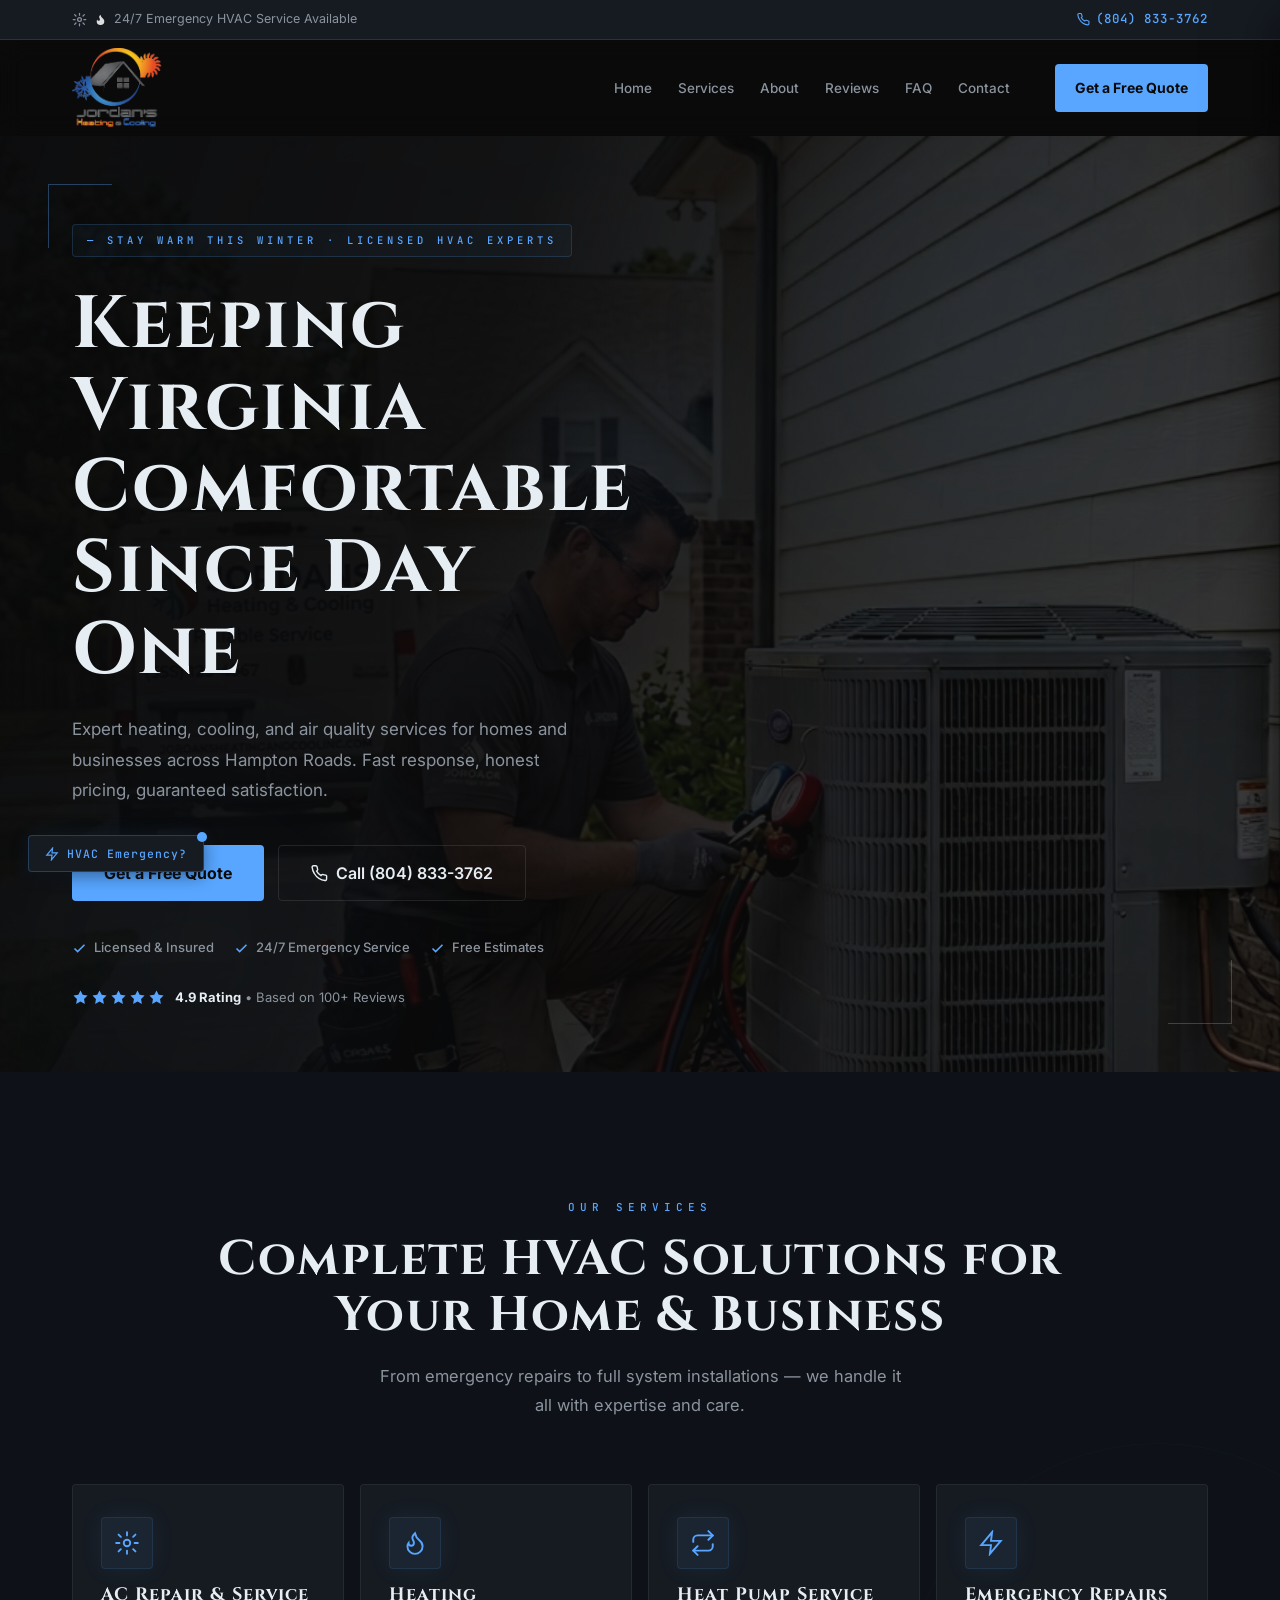
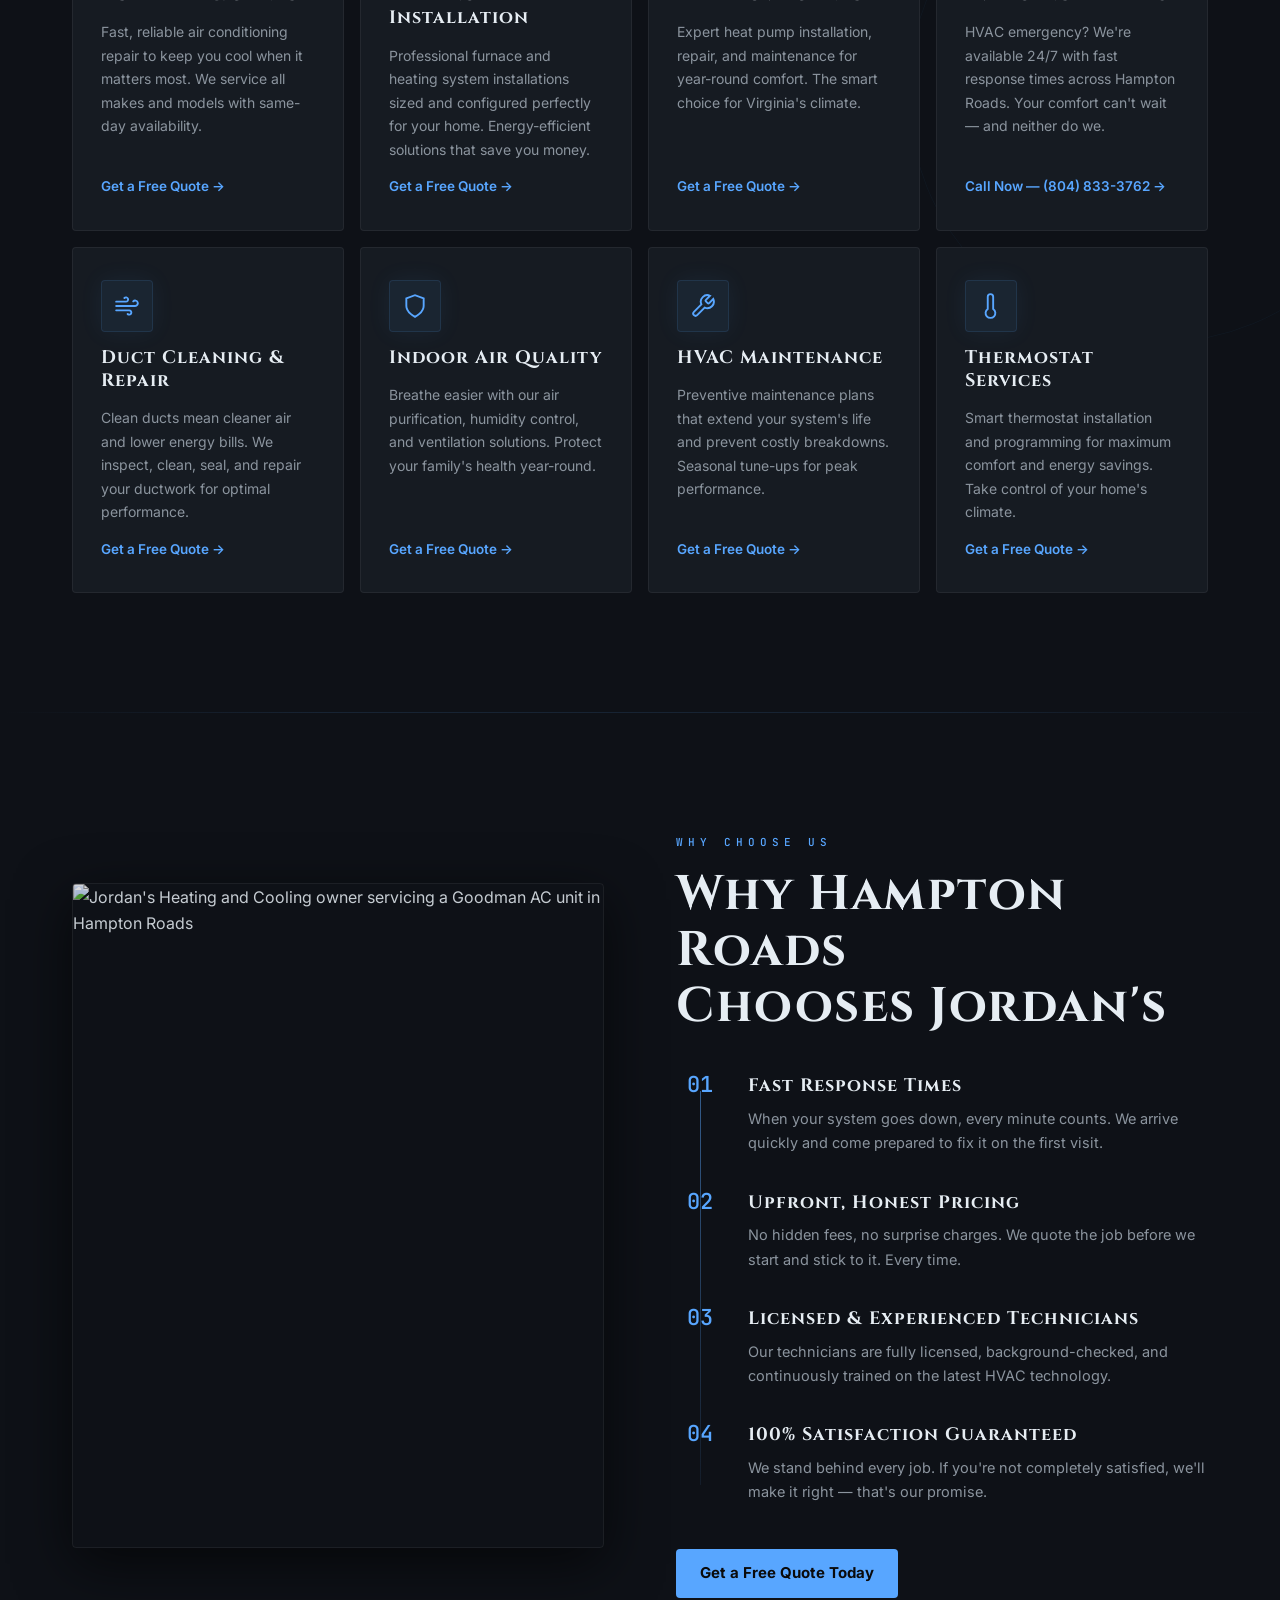
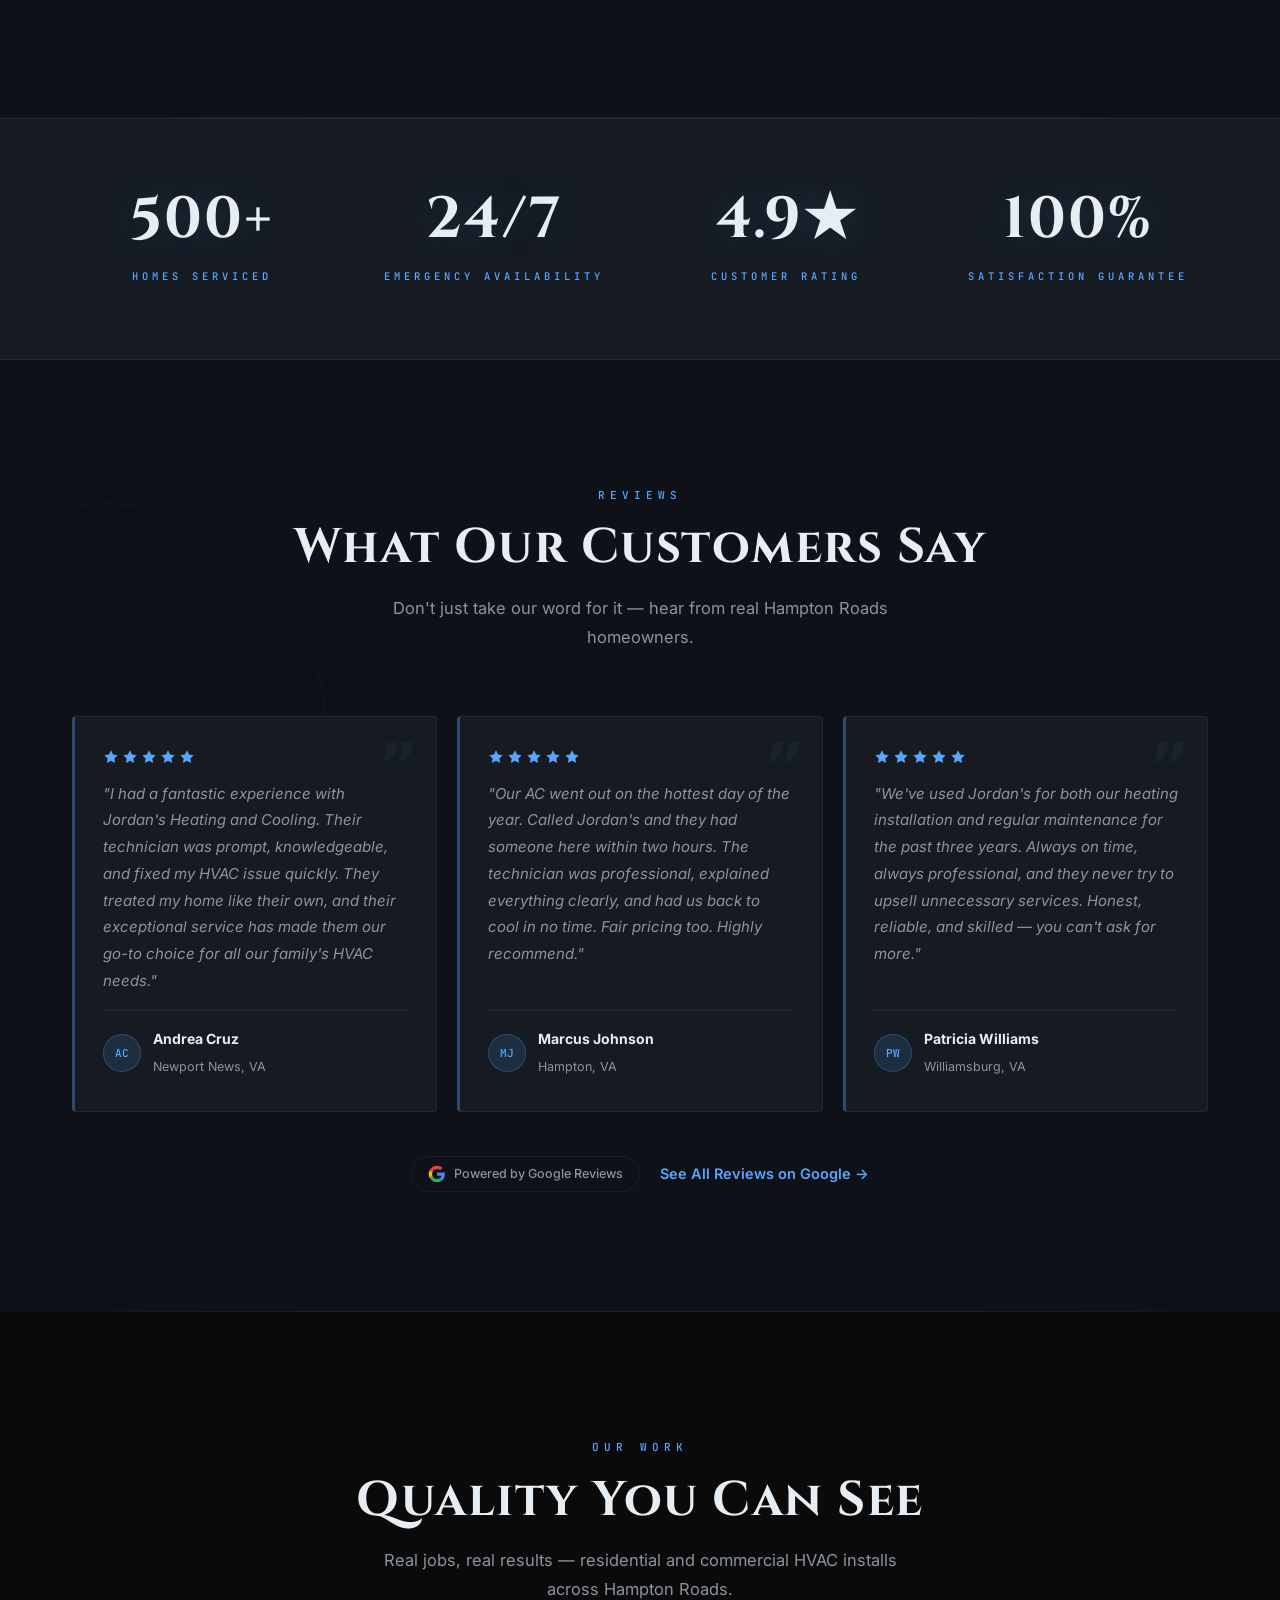
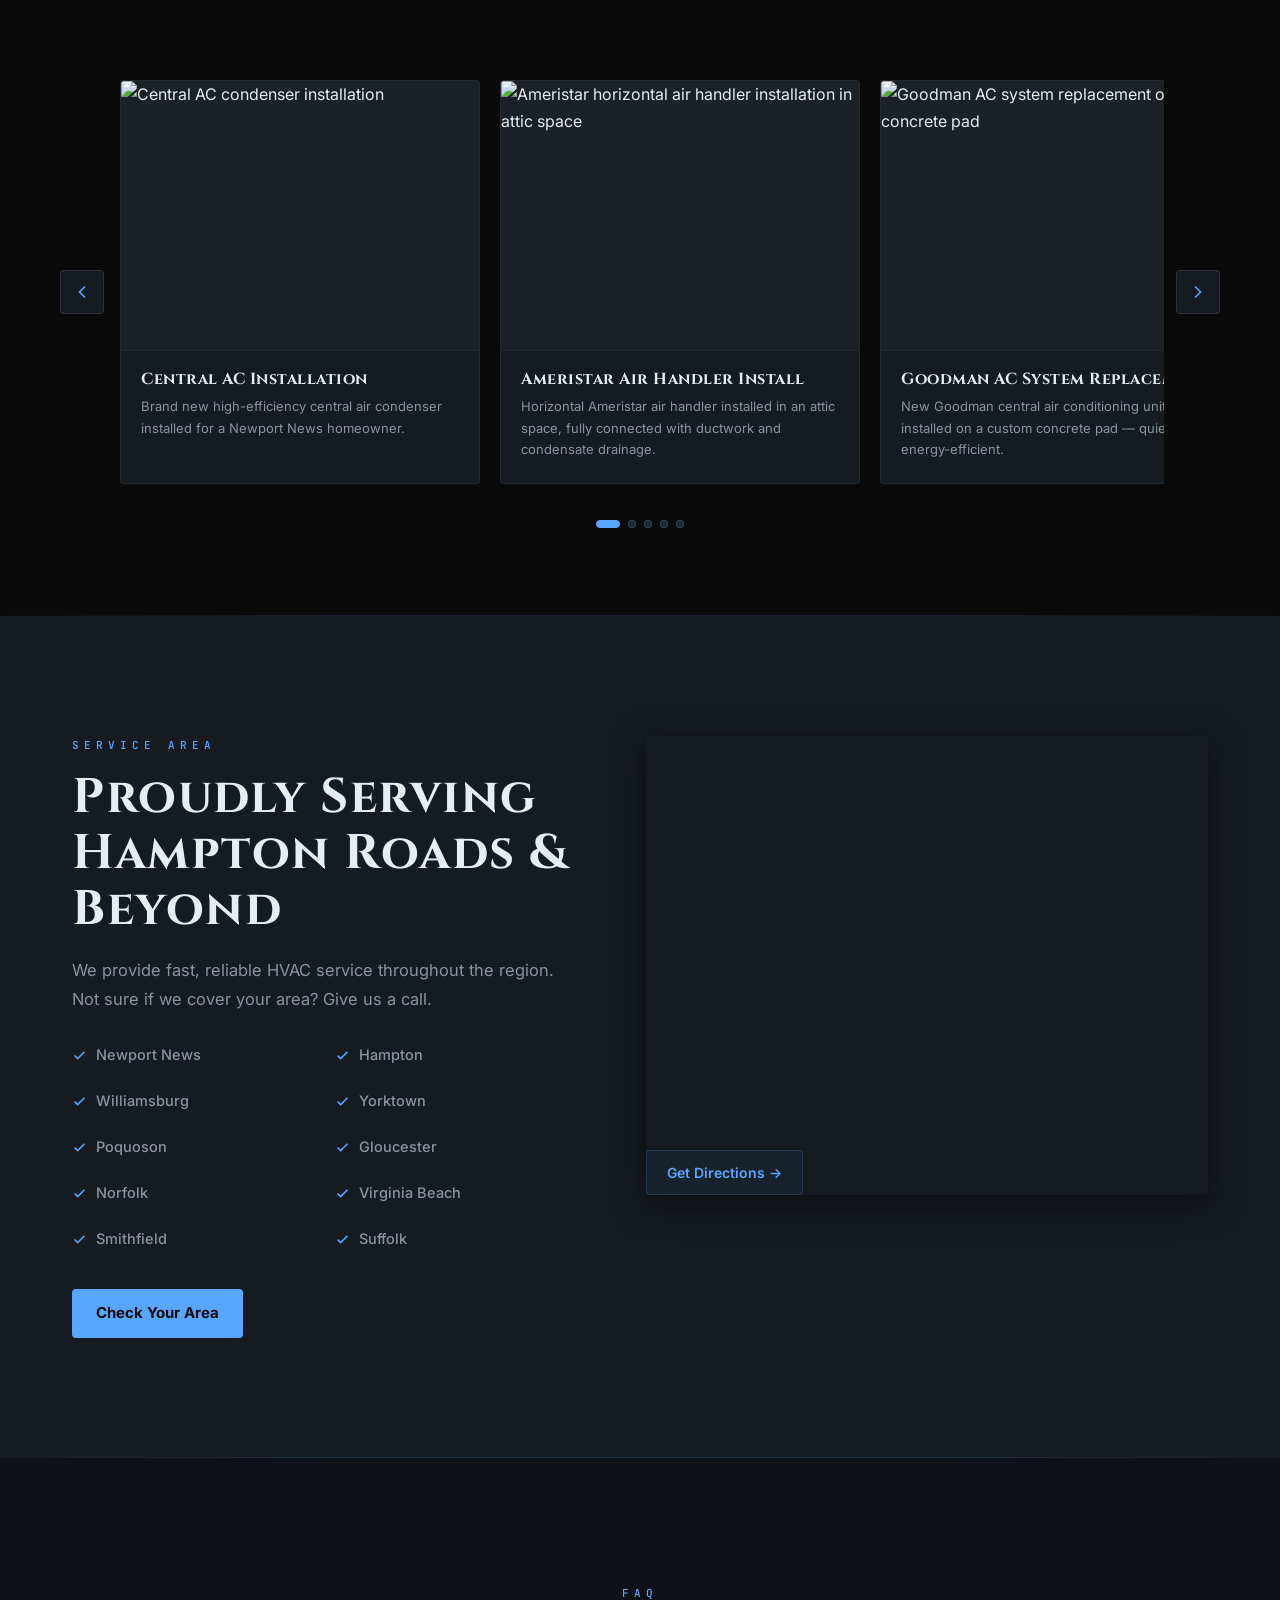
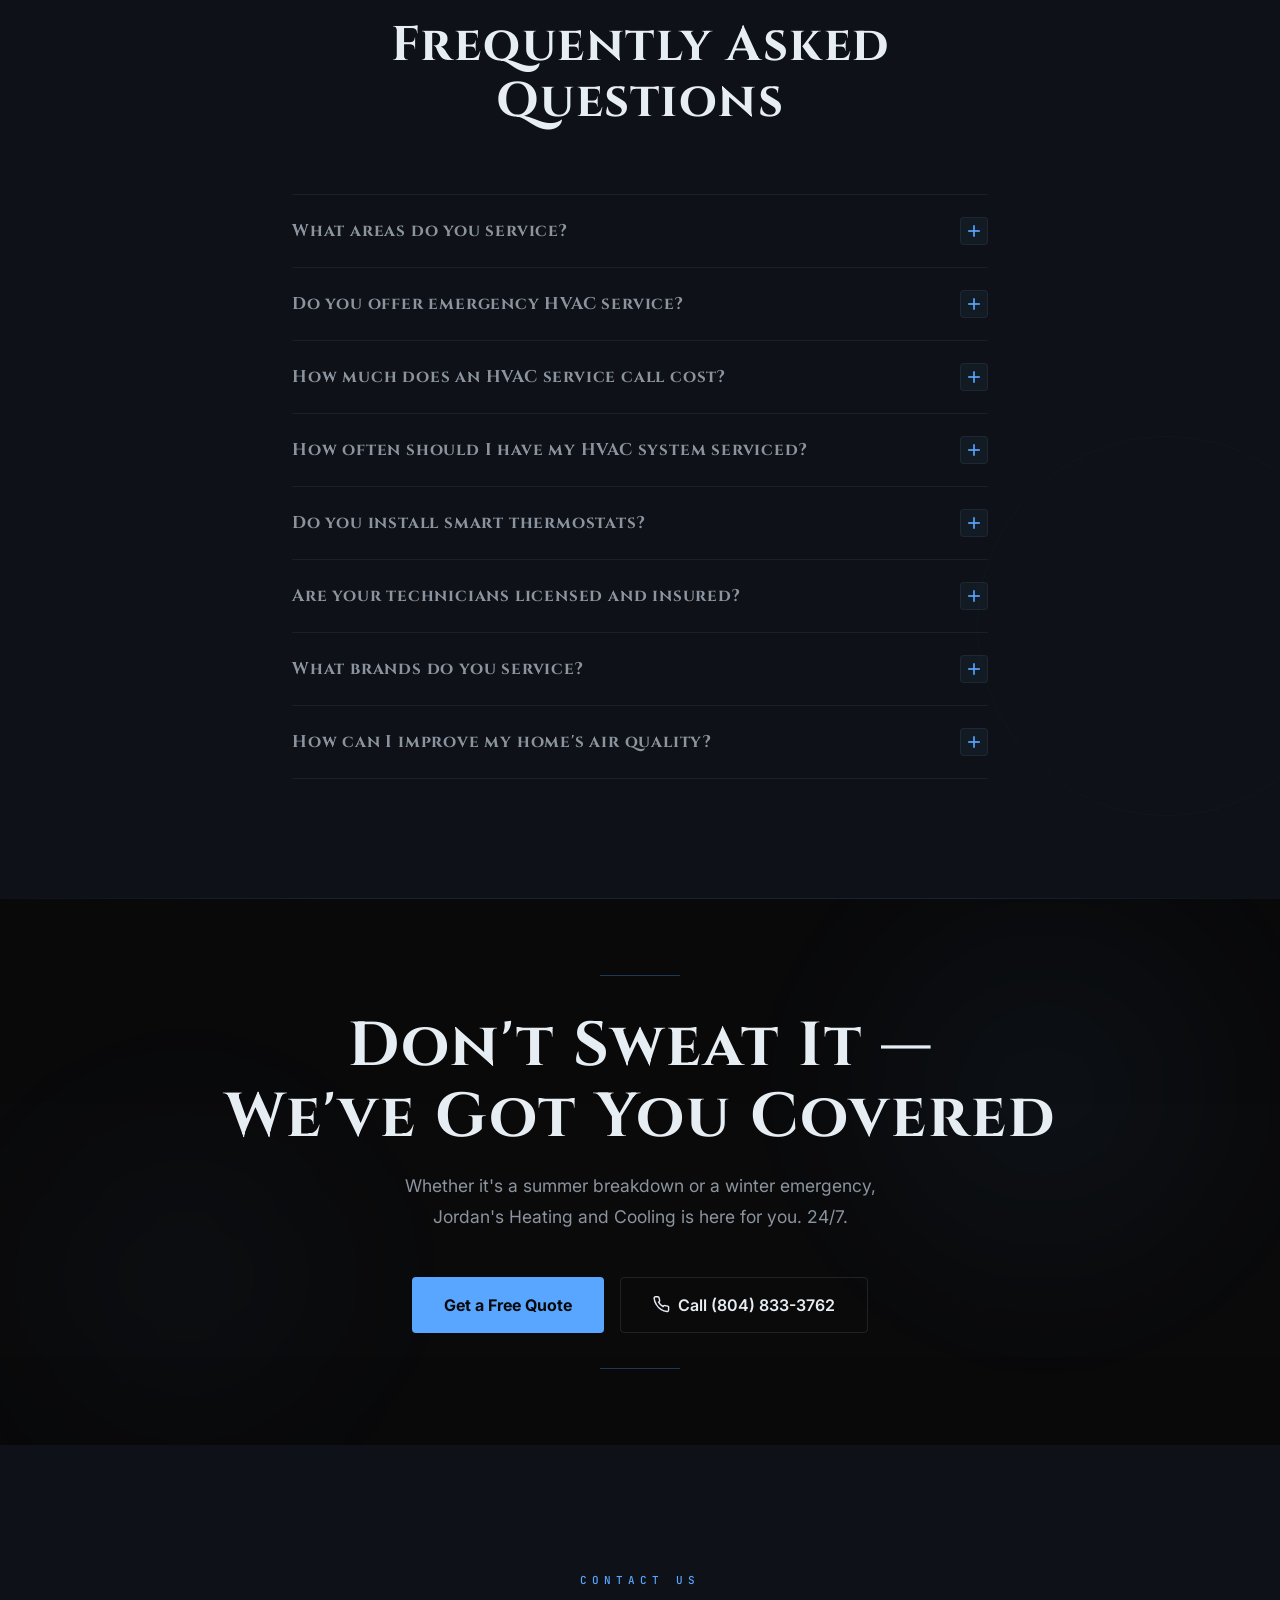
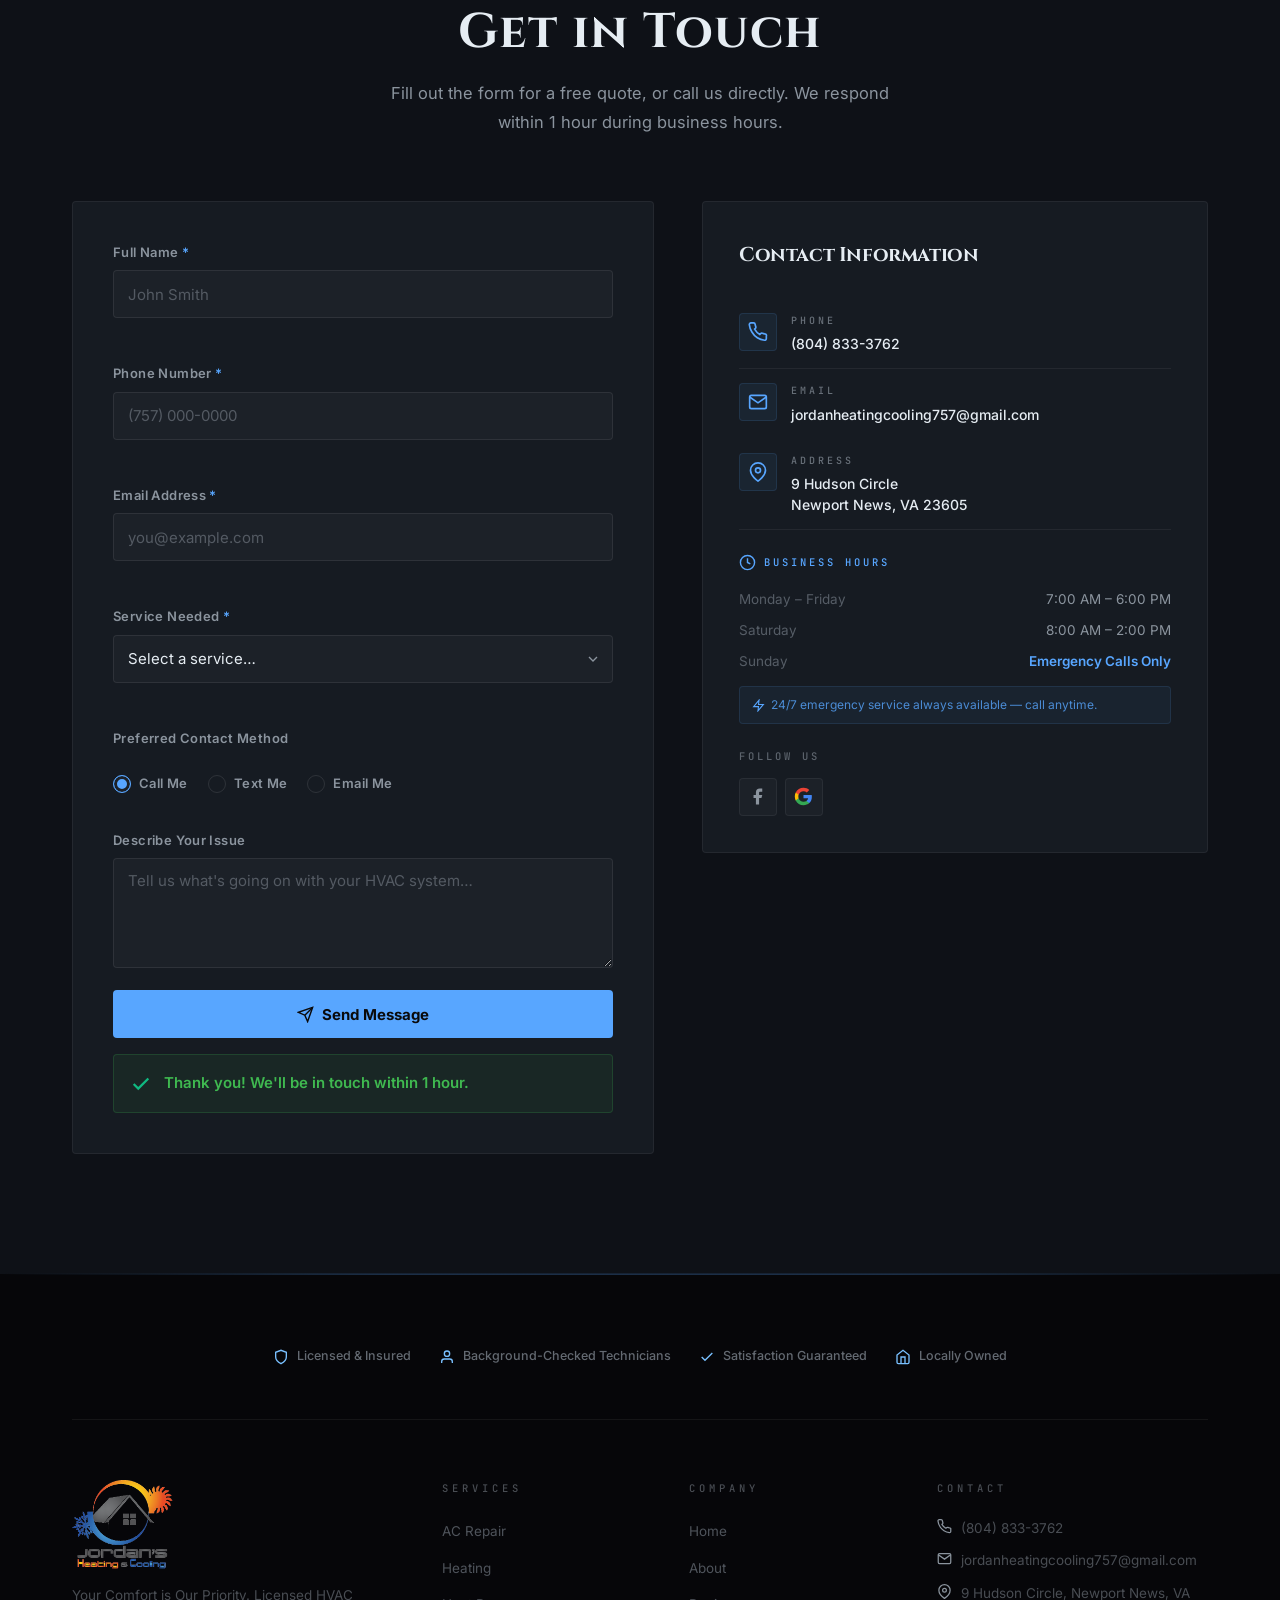
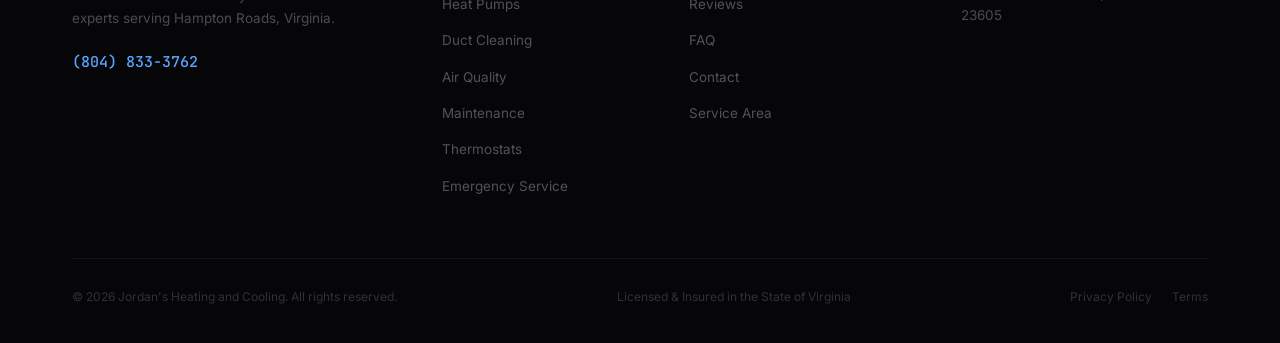
==== commit 3a5a7f1e: "Add SEO: enhanced schema, canonical, Twitter cards, sitemap, robots.txt - Upgraded HVACBusiness JSON" ====
--- a/index.html
+++ b/index.html
@@ -11,21 +11,24 @@
   <link rel="icon" type="image/png" sizes="32x32" href="./favicon-32.png">
   <link rel="apple-touch-icon" sizes="180x180" href="./apple-touch-icon.png">
 
+  <!-- Canonical -->
+  <link rel="canonical" href="https://jordanheatingcooling.com">
+
   <!-- Open Graph -->
   <meta property="og:title" content="Jordan's Heating and Cooling | HVAC Services in Hampton Roads, VA">
   <meta property="og:description" content="Expert heating, cooling, and air quality services. 24/7 emergency HVAC repair. Free estimates. Call (804) 833-3762.">
   <meta property="og:type" content="website">
-  <meta property="og:url" content="https://jordans-hvac.vercel.app">
-  <meta property="og:image" content="https://jordans-hvac.vercel.app/social-share.png">
+  <meta property="og:url" content="https://jordanheatingcooling.com">
+  <meta property="og:image" content="https://jordanheatingcooling.com/social-share.png">
   <meta property="og:image:width" content="1200">
   <meta property="og:image:height" content="630">
   <meta property="og:site_name" content="Jordan's Heating and Cooling">
 
-  <!-- Twitter Card -->
+  <!-- Twitter / X Card -->
   <meta name="twitter:card" content="summary_large_image">
-  <meta name="twitter:title" content="Jordan's Heating and Cooling | HVAC Services in Hampton Roads, VA">
-  <meta name="twitter:description" content="Expert heating, cooling, and air quality services. 24/7 emergency HVAC repair. Free estimates. Call (804) 833-3762.">
-  <meta name="twitter:image" content="https://jordans-hvac.vercel.app/social-share.png">
+  <meta name="twitter:title" content="Jordan's Heating and Cooling | HVAC Services Hampton Roads VA">
+  <meta name="twitter:description" content="24/7 emergency HVAC repair, AC service, heating installation & more. Serving Newport News, Hampton, Williamsburg & all of Hampton Roads.">
+  <meta name="twitter:image" content="https://jordanheatingcooling.com/social-share.png">
 
   <!-- Google Fonts -->
   <link rel="preconnect" href="https://fonts.googleapis.com">
@@ -38,23 +41,123 @@
   <script type="application/ld+json">
   {
     "@context": "https://schema.org",
-    "@type": "HVACBusiness",
-    "name": "Jordan's Heating and Cooling",
-    "telephone": "(804) 833-3762",
-    "email": "jordanheatingcooling757@gmail.com",
-    "address": {
-      "@type": "PostalAddress",
-      "streetAddress": "9 Hudson Circle",
-      "addressLocality": "Newport News",
-      "addressRegion": "VA",
-      "postalCode": "23605"
-    },
-    "areaServed": ["Newport News", "Hampton", "Williamsburg", "Yorktown", "Hampton Roads"],
-    "url": "https://jordansheatingandcooling.com",
-    "priceRange": "$$",
-    "openingHoursSpecification": [
-      {"@type": "OpeningHoursSpecification", "dayOfWeek": ["Monday","Tuesday","Wednesday","Thursday","Friday"], "opens": "07:00", "closes": "18:00"},
-      {"@type": "OpeningHoursSpecification", "dayOfWeek": "Saturday", "opens": "08:00", "closes": "14:00"}
+    "@graph": [
+      {
+        "@type": "HVACBusiness",
+        "@id": "https://jordanheatingcooling.com/#business",
+        "name": "Jordan's Heating and Cooling",
+        "url": "https://jordanheatingcooling.com",
+        "telephone": "+18048333762",
+        "email": "jordanheatingcooling757@gmail.com",
+        "description": "Expert heating, cooling, and air quality services in Hampton Roads, Virginia. 24/7 emergency HVAC repair, AC service, heating installation, duct cleaning, and indoor air quality solutions.",
+        "image": "https://images.unsplash.com/photo-1635048424329-a9bfb146d7aa?w=1200&q=80",
+        "priceRange": "$$",
+        "address": {
+          "@type": "PostalAddress",
+          "streetAddress": "9 Hudson Circle",
+          "addressLocality": "Newport News",
+          "addressRegion": "VA",
+          "postalCode": "23605",
+          "addressCountry": "US"
+        },
+        "geo": {
+          "@type": "GeoCoordinates",
+          "latitude": 37.0299,
+          "longitude": -76.4951
+        },
+        "areaServed": [
+          "Newport News, VA", "Hampton, VA", "Williamsburg, VA",
+          "Yorktown, VA", "Poquoson, VA", "Gloucester, VA",
+          "Hampton Roads, VA"
+        ],
+        "openingHoursSpecification": [
+          {"@type": "OpeningHoursSpecification", "dayOfWeek": ["Monday","Tuesday","Wednesday","Thursday","Friday"], "opens": "07:00", "closes": "18:00"},
+          {"@type": "OpeningHoursSpecification", "dayOfWeek": "Saturday", "opens": "08:00", "closes": "14:00"}
+        ],
+        "hasOfferCatalog": {
+          "@type": "OfferCatalog",
+          "name": "HVAC Services",
+          "itemListElement": [
+            {"@type": "Offer", "itemOffered": {"@type": "Service", "name": "AC Repair & Service Newport News VA"}},
+            {"@type": "Offer", "itemOffered": {"@type": "Service", "name": "Heating Installation Hampton Roads VA"}},
+            {"@type": "Offer", "itemOffered": {"@type": "Service", "name": "Heat Pump Service Newport News VA"}},
+            {"@type": "Offer", "itemOffered": {"@type": "Service", "name": "24/7 Emergency HVAC Repair Hampton Roads"}},
+            {"@type": "Offer", "itemOffered": {"@type": "Service", "name": "Duct Cleaning & Repair Newport News"}},
+            {"@type": "Offer", "itemOffered": {"@type": "Service", "name": "Indoor Air Quality Services VA"}},
+            {"@type": "Offer", "itemOffered": {"@type": "Service", "name": "HVAC Maintenance Plans Hampton Roads"}},
+            {"@type": "Offer", "itemOffered": {"@type": "Service", "name": "Smart Thermostat Installation Newport News"}}
+          ]
+        }
+      },
+      {
+        "@type": "FAQPage",
+        "mainEntity": [
+          {
+            "@type": "Question",
+            "name": "What areas do you serve?",
+            "acceptedAnswer": {
+              "@type": "Answer",
+              "text": "We proudly serve Newport News, Hampton, Williamsburg, Yorktown, Poquoson, Gloucester, and the greater Hampton Roads area. If you're not sure if we cover your location, give us a call — we're happy to help."
+            }
+          },
+          {
+            "@type": "Question",
+            "name": "Do you offer 24/7 emergency HVAC repair?",
+            "acceptedAnswer": {
+              "@type": "Answer",
+              "text": "Yes! We offer 24/7 emergency repair service. If your heating or cooling system breaks down outside of normal hours, call us at (804) 833-3762 and we'll dispatch a technician as quickly as possible."
+            }
+          },
+          {
+            "@type": "Question",
+            "name": "Do you offer free estimates?",
+            "acceptedAnswer": {
+              "@type": "Answer",
+              "text": "We offer free estimates on all installations and replacements. For repair service calls, pricing depends on the issue — but we always provide upfront pricing before any work begins. No surprise bills, ever."
+            }
+          },
+          {
+            "@type": "Question",
+            "name": "How often should I have my HVAC system serviced?",
+            "acceptedAnswer": {
+              "@type": "Answer",
+              "text": "We recommend a professional tune-up twice a year — once in the spring for your cooling system and once in the fall for your heating system. Regular maintenance extends your system's lifespan and helps prevent costly breakdowns."
+            }
+          },
+          {
+            "@type": "Question",
+            "name": "Do you install smart thermostats?",
+            "acceptedAnswer": {
+              "@type": "Answer",
+              "text": "Absolutely. We install and configure all major smart thermostat brands including Nest, Ecobee, and Honeywell. A smart thermostat can save you 10–15% on your energy bills while keeping your home more comfortable."
+            }
+          },
+          {
+            "@type": "Question",
+            "name": "Are your technicians licensed and insured?",
+            "acceptedAnswer": {
+              "@type": "Answer",
+              "text": "Yes. Every technician at Jordan's Heating and Cooling is fully licensed, insured, and background-checked. We invest in ongoing training to stay current with the latest HVAC technology and best practices."
+            }
+          },
+          {
+            "@type": "Question",
+            "name": "What brands do you service?",
+            "acceptedAnswer": {
+              "@type": "Answer",
+              "text": "We service all major HVAC brands including Carrier, Trane, Lennox, Goodman, Rheem, York, Bryant, and more. Whatever system you have, we can repair, maintain, or replace it."
+            }
+          },
+          {
+            "@type": "Question",
+            "name": "How can I improve my home's air quality?",
+            "acceptedAnswer": {
+              "@type": "Answer",
+              "text": "There are several ways to improve indoor air quality: regular duct cleaning, air purifier installation, proper humidity control, and ensuring your HVAC system's filters are changed regularly. We offer free indoor air quality assessments to identify the best solutions for your home."
+            }
+          }
+        ]
+      }
     ]
   }
   </script>
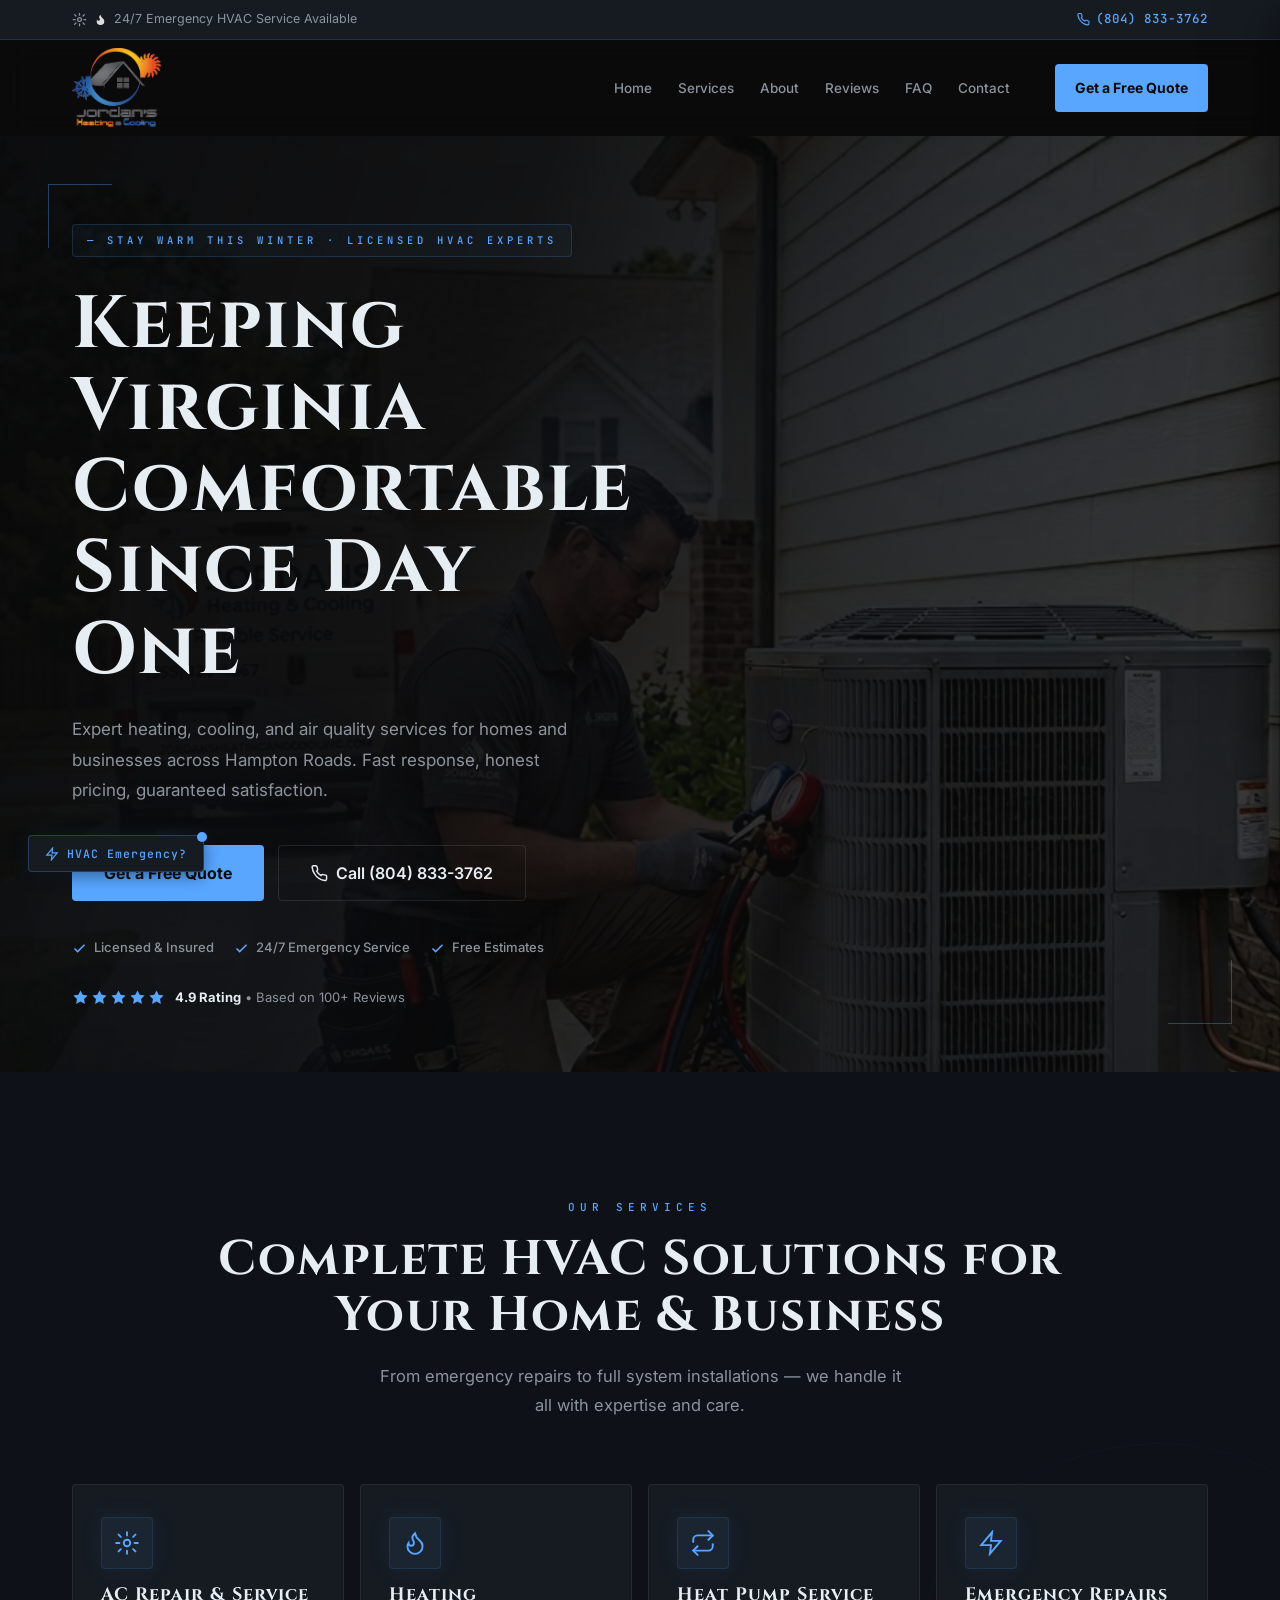
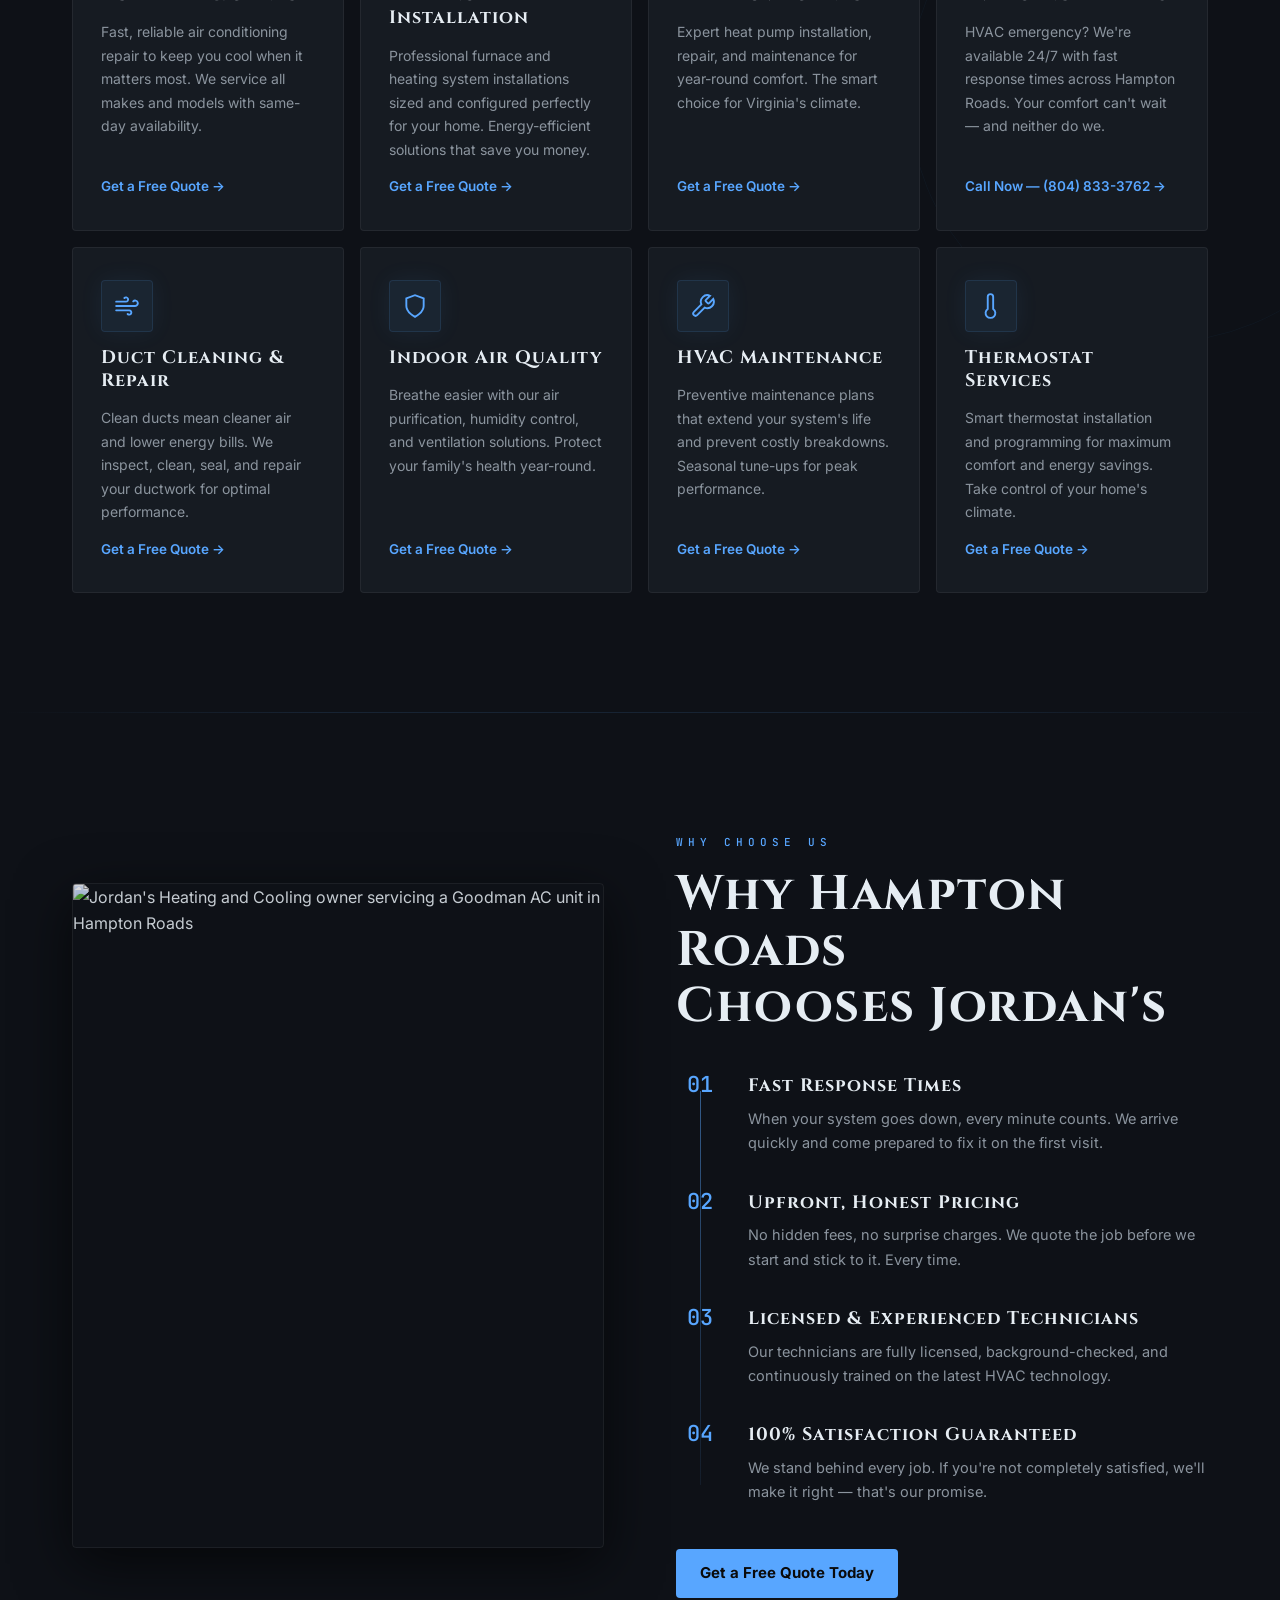
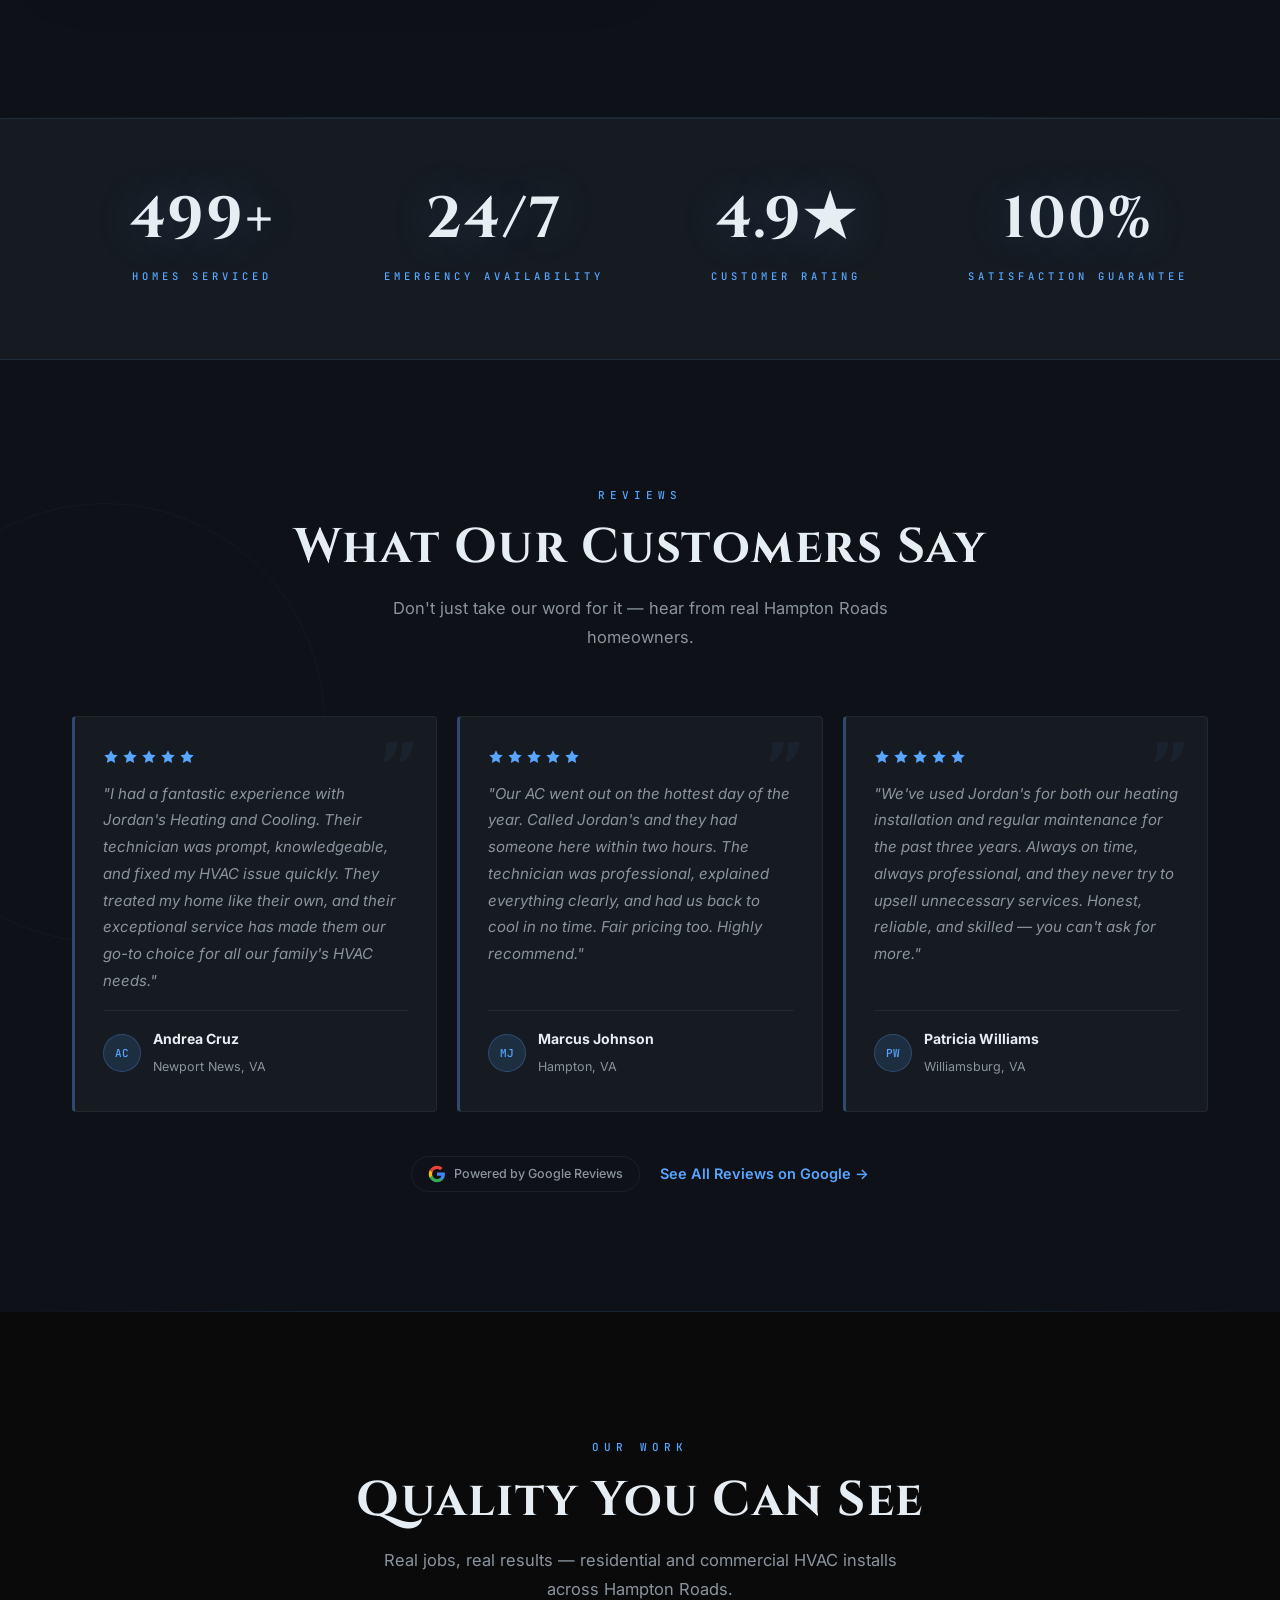
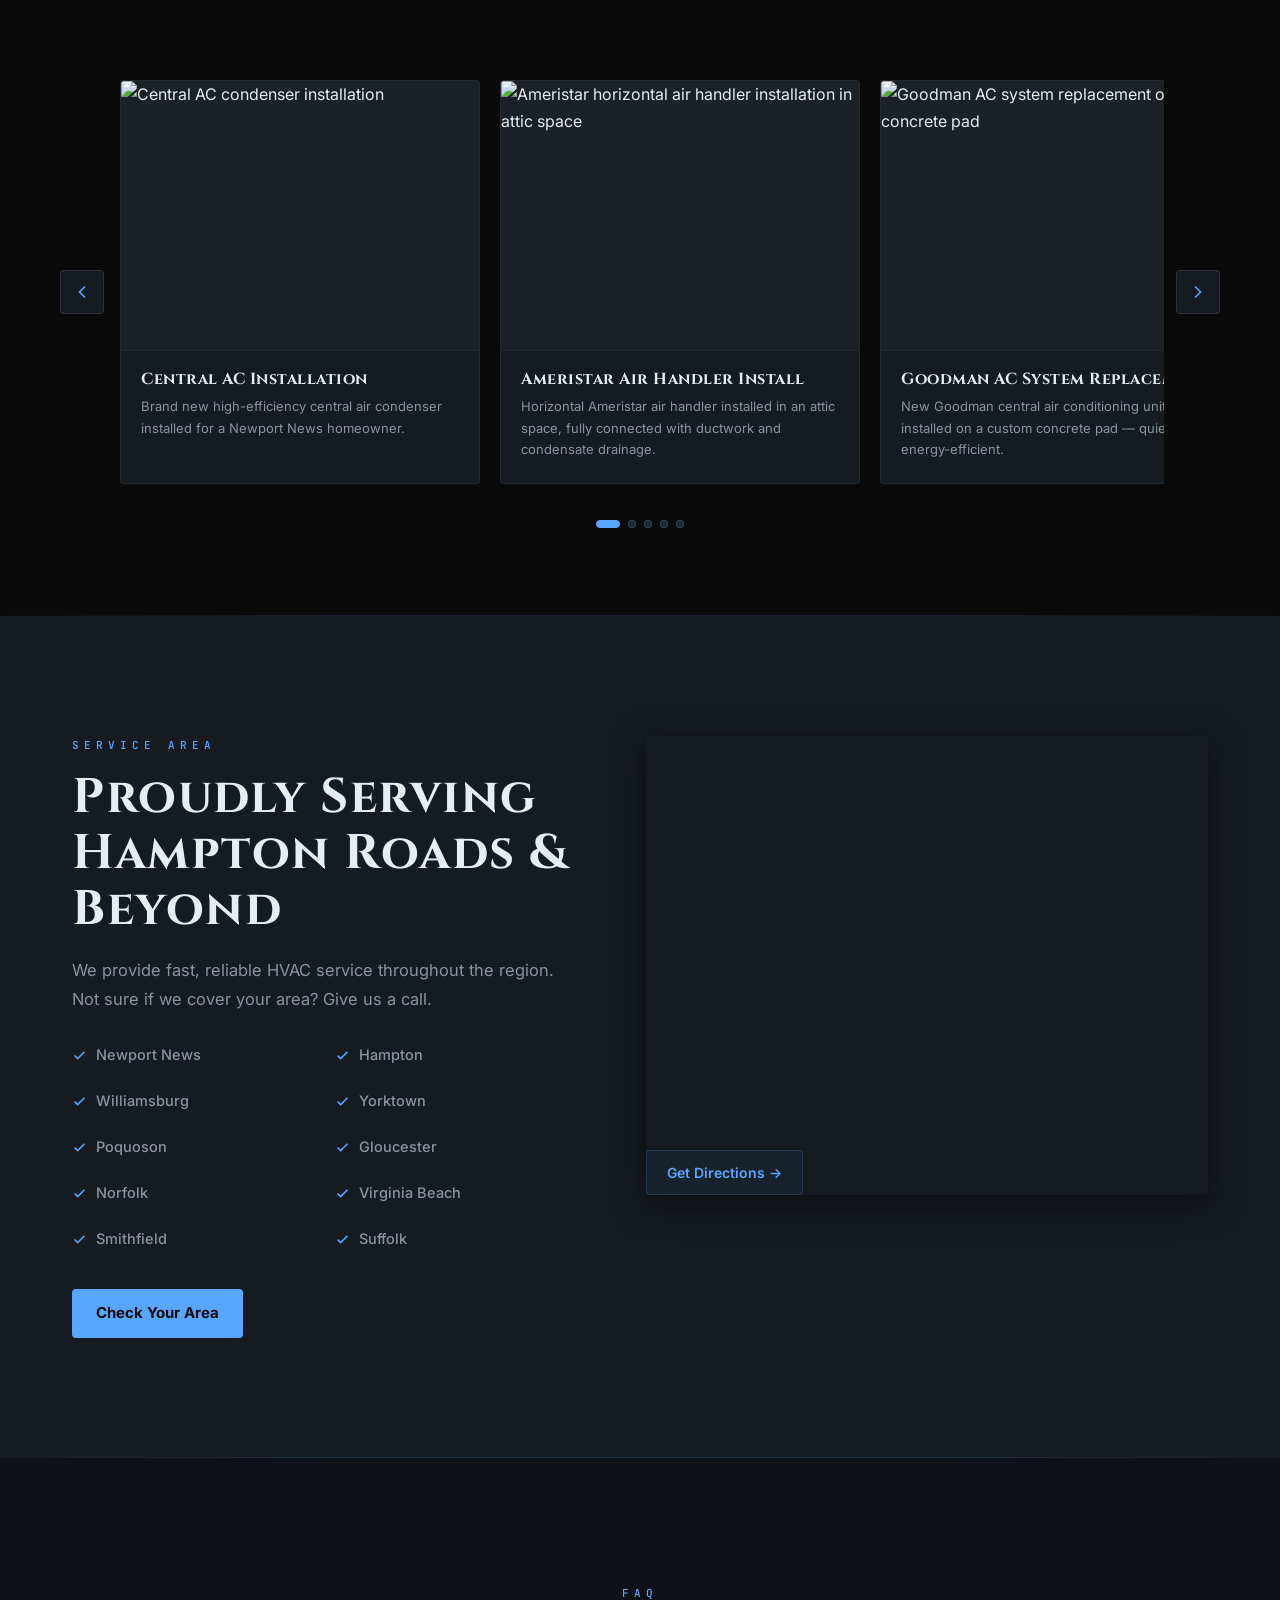
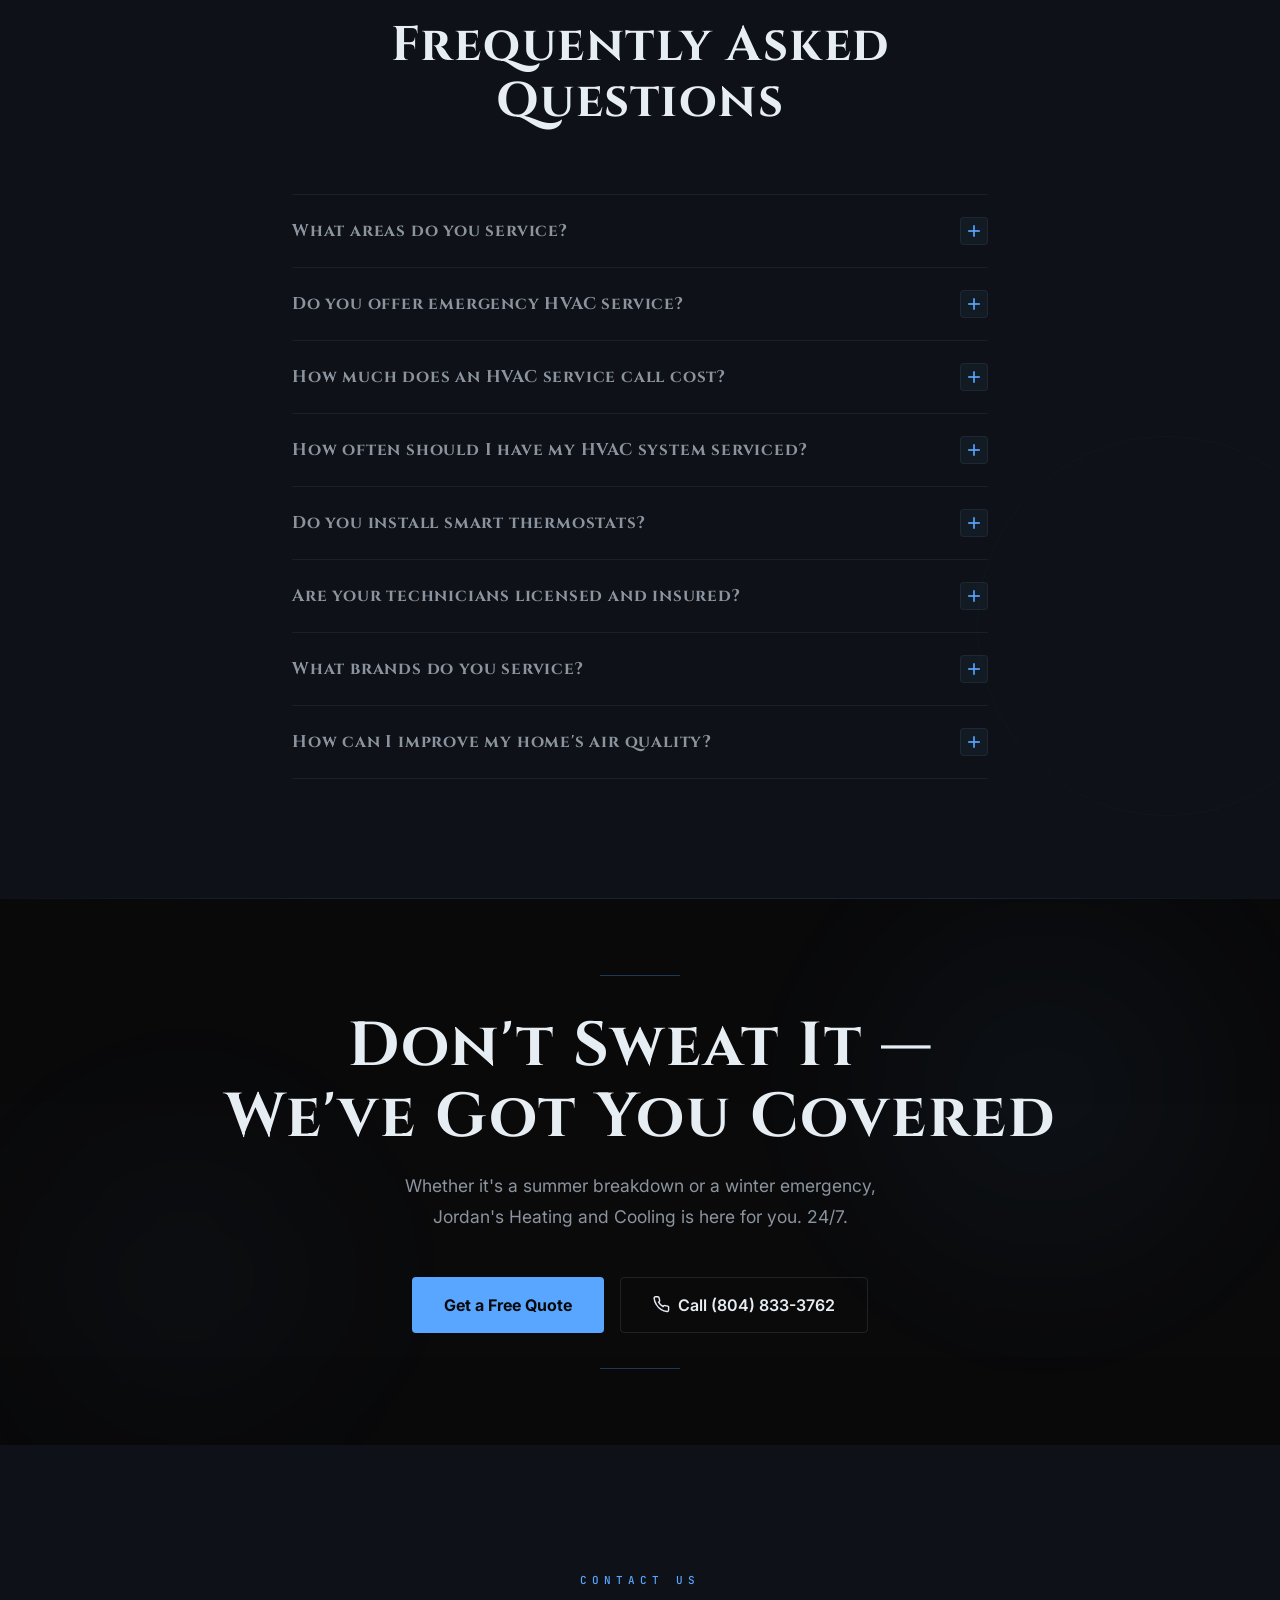
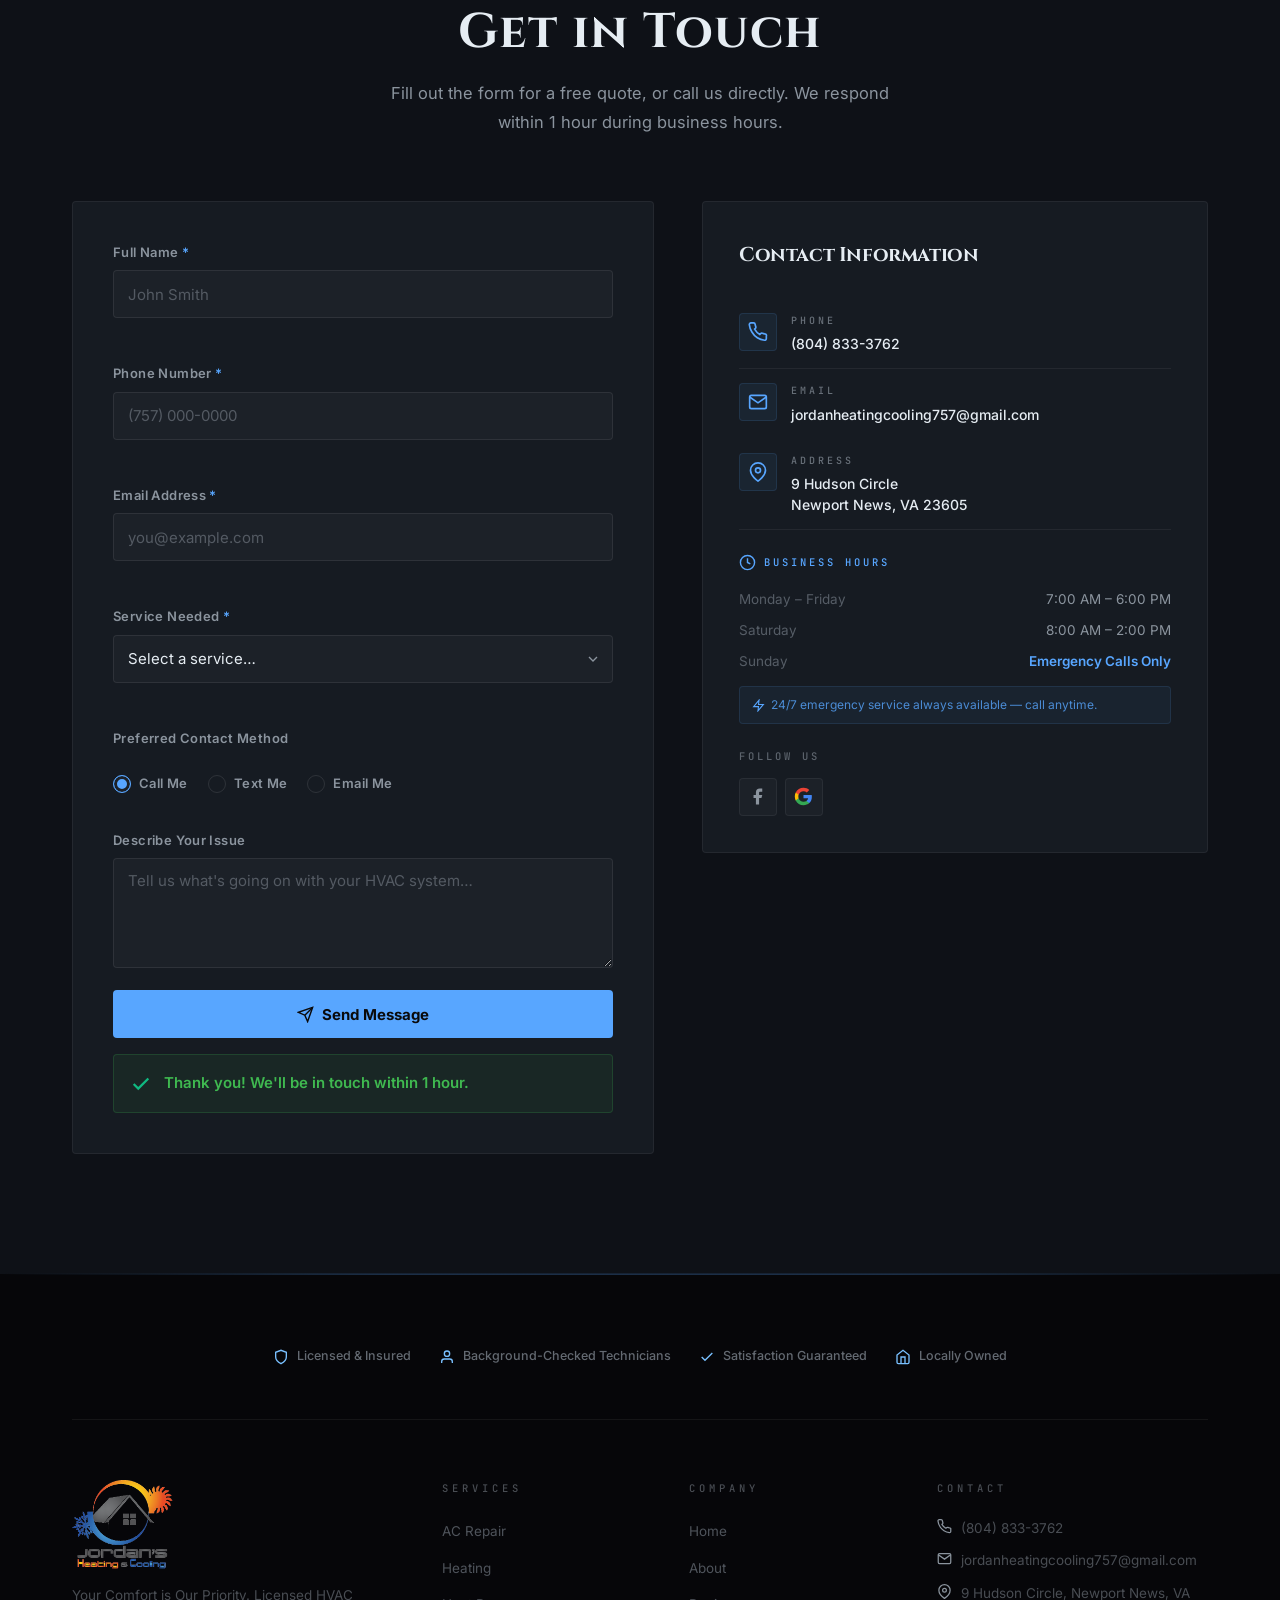
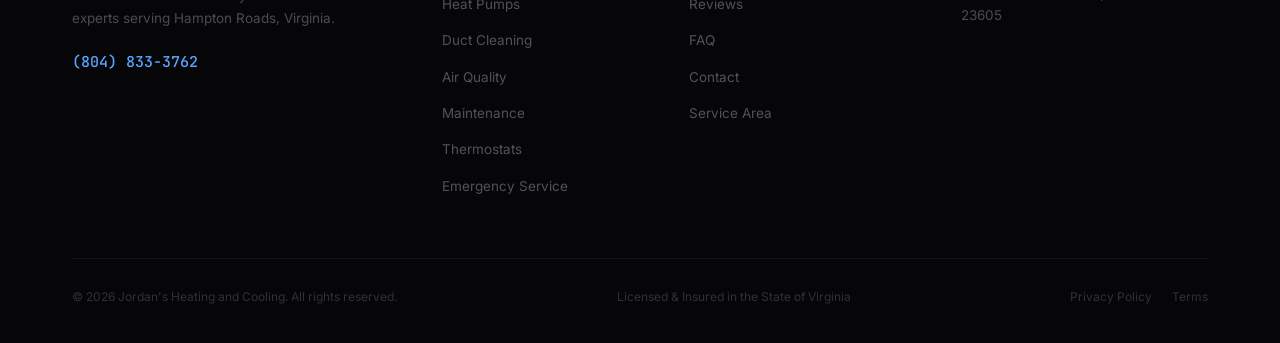
==== commit 511e226a: "Add Google Search Console meta verification tag" ====
--- a/index.html
+++ b/index.html
@@ -5,6 +5,7 @@
   <meta name="viewport" content="width=device-width, initial-scale=1.0">
   <title>Jordan's Heating and Cooling | HVAC Services in Newport News & Hampton Roads, VA</title>
   <meta name="description" content="Expert heating, cooling, and air quality services in Hampton Roads, Virginia. 24/7 emergency HVAC repair. Free estimates. Call (804) 833-3762.">
+  <meta name="google-site-verification" content="I7oLCiQebwbrIFGvnWD7bOxzTvOESD9s-AqtNgARBJk">
 
   <!-- Favicons -->
   <link rel="icon" type="image/x-icon" href="./favicon.ico">
